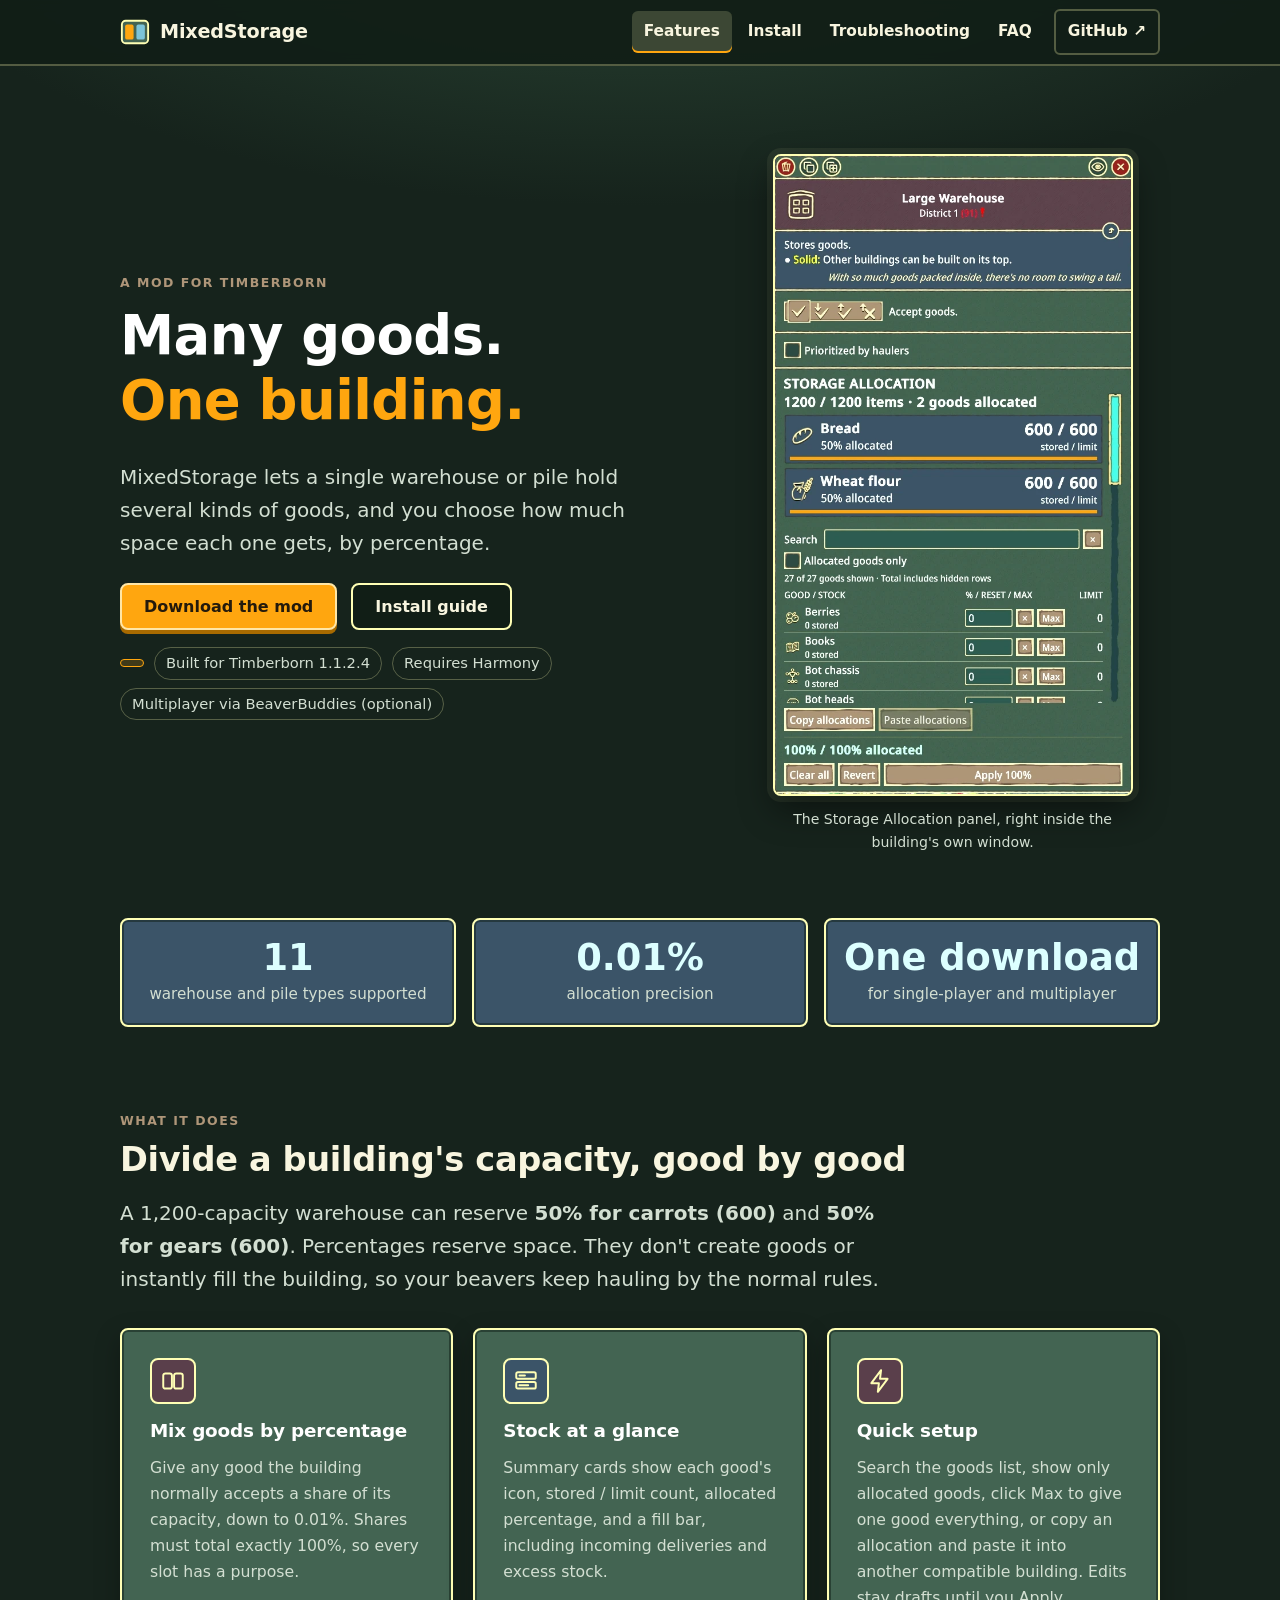
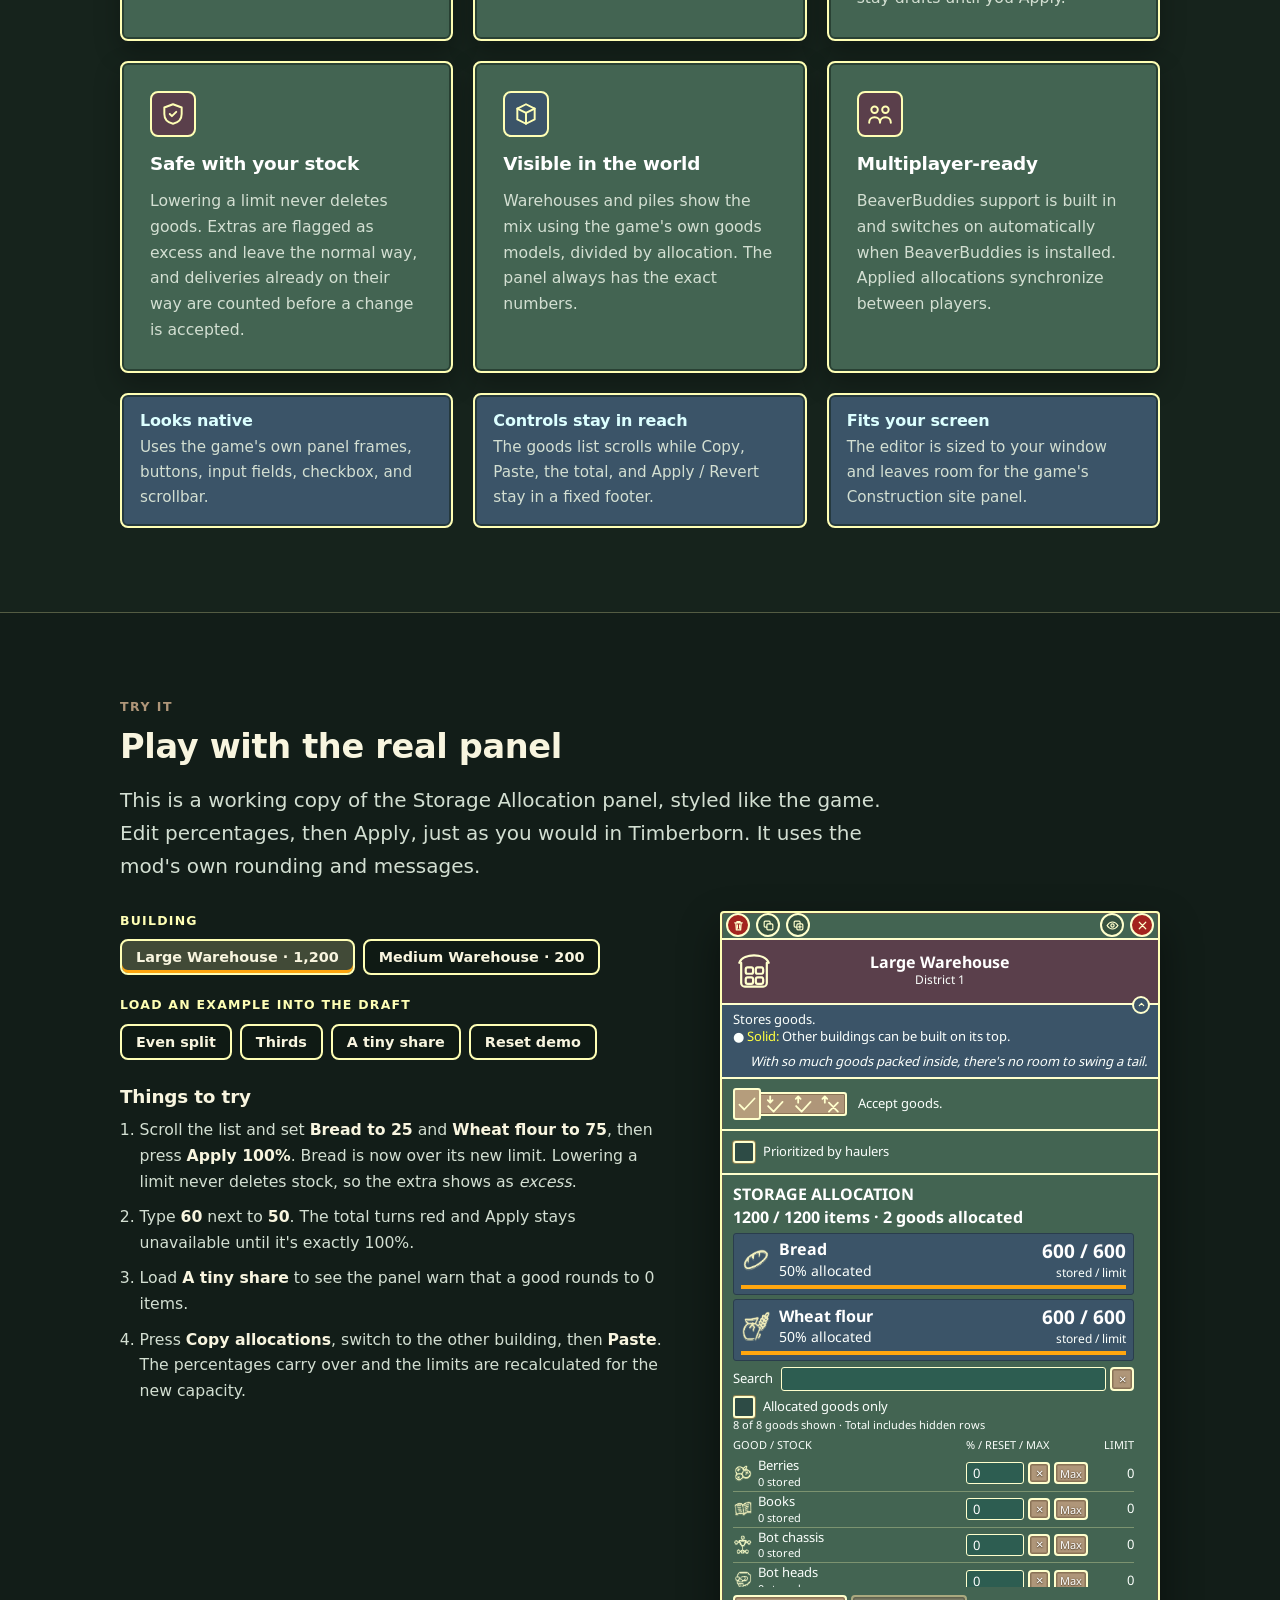
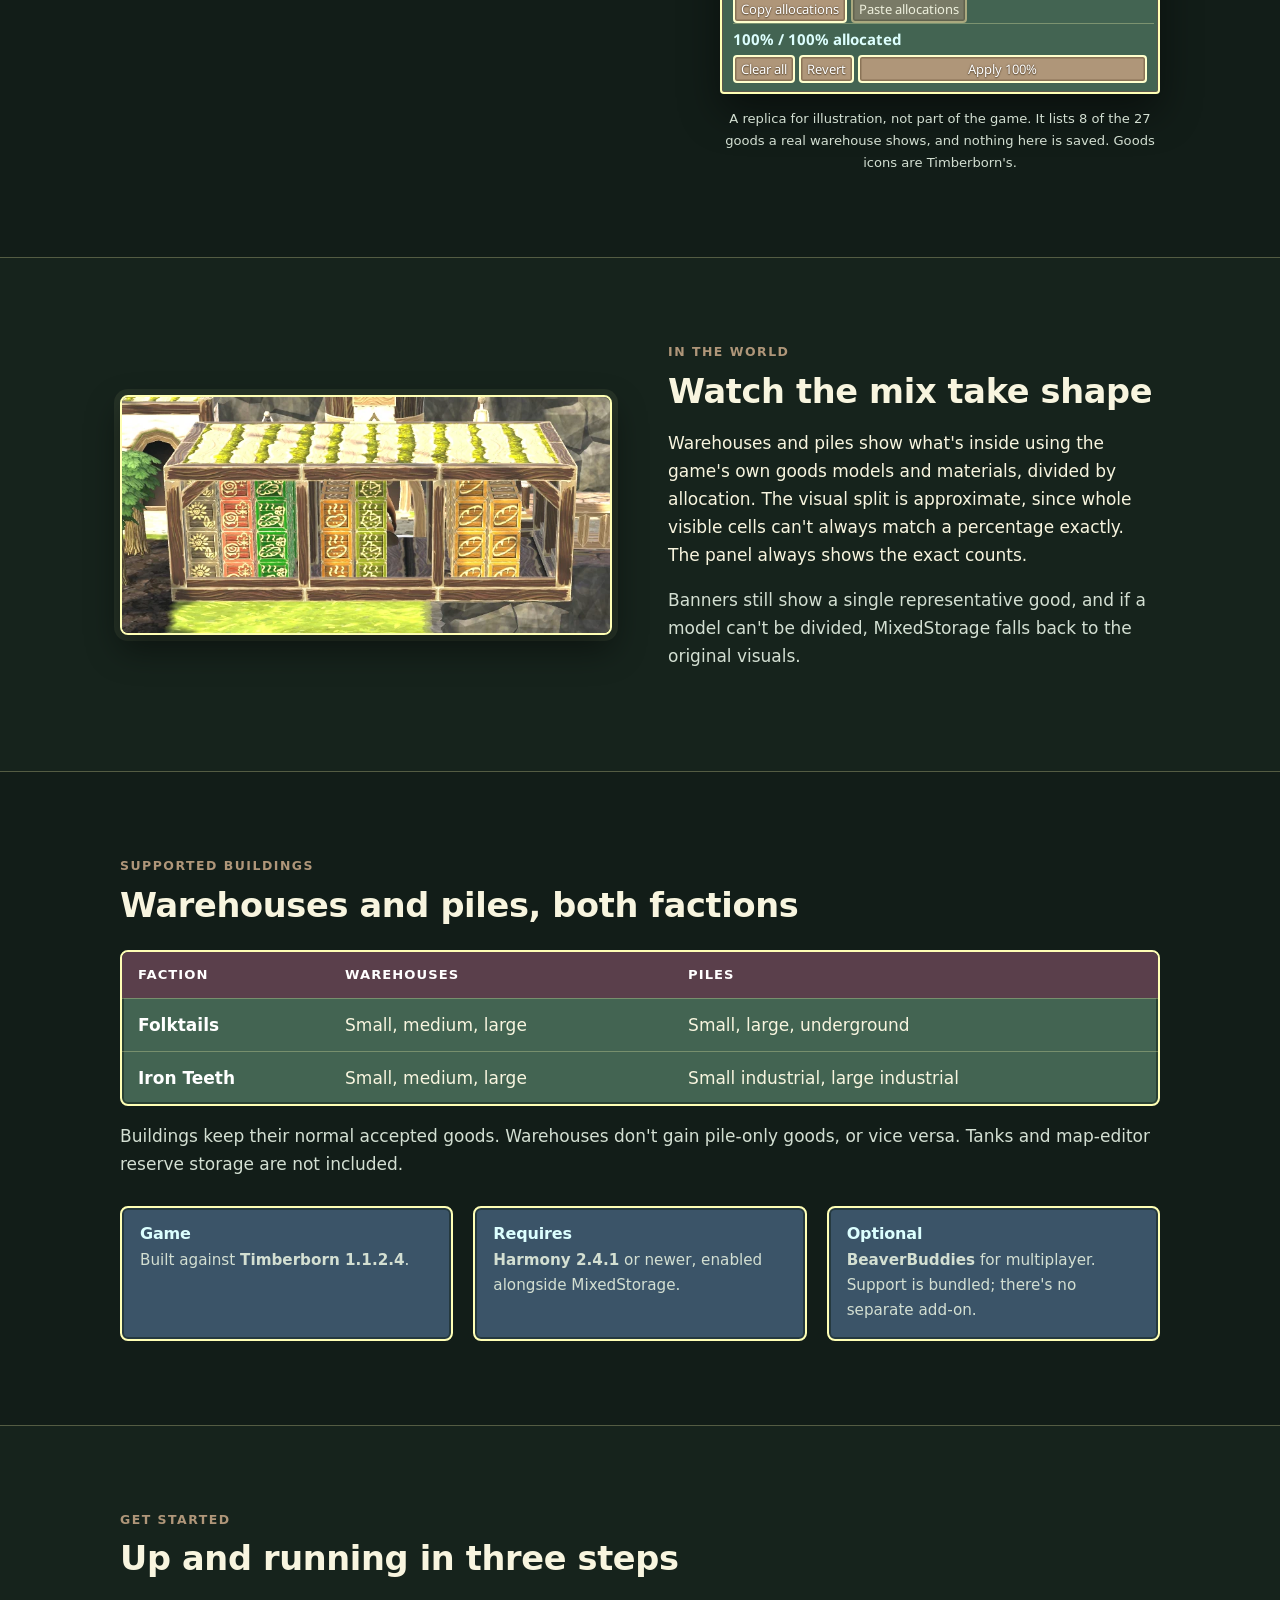
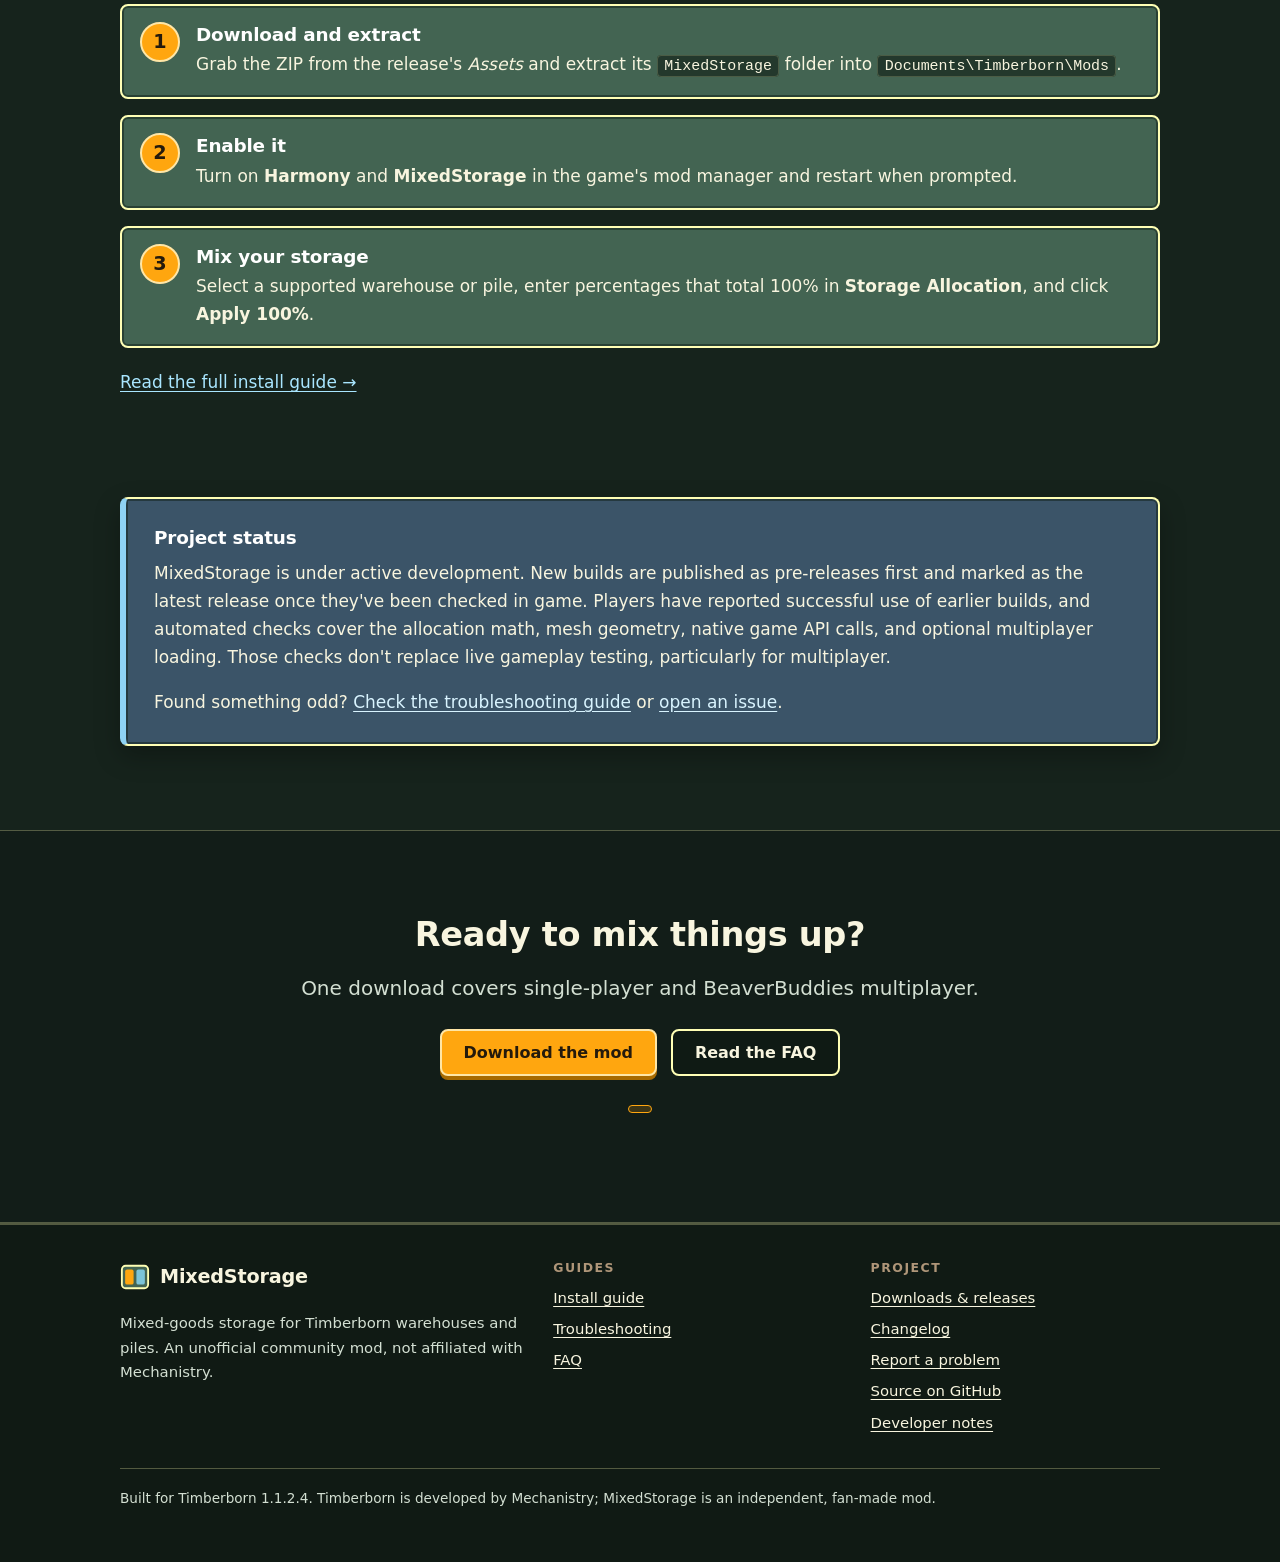
==== index.html @ 8c2f44da "Deploy website from main@26883a1" ====
<!doctype html>
<html lang="en">
<head>
<meta charset="utf-8">
<meta name="viewport" content="width=device-width, initial-scale=1">
<title>MixedStorage: mixed-goods storage for Timberborn</title>
<meta name="description" content="Store several kinds of goods in one Timberborn warehouse or pile and choose how much space each gets, by percentage. Install guide, troubleshooting, and FAQ.">
<link rel="canonical" href="https://timbermods.github.io/MixedStorage/">
<meta name="theme-color" content="#16231c">
<meta property="og:type" content="website">
<meta property="og:site_name" content="MixedStorage">
<meta property="og:title" content="MixedStorage: mixed-goods storage for Timberborn">
<meta property="og:description" content="Store several kinds of goods in one Timberborn warehouse or pile and choose how much space each gets, by percentage. Install guide, troubleshooting, and FAQ.">
<meta property="og:url" content="https://timbermods.github.io/MixedStorage/">
<meta property="og:image" content="https://timbermods.github.io/MixedStorage/assets/og.png">
<meta name="twitter:card" content="summary_large_image">
<link rel="icon" href="assets/favicon.svg" type="image/svg+xml">
<link rel="stylesheet" href="assets/style.css">
<link rel="stylesheet" href="assets/game-panel.css">
</head>
<body>
<a class="skip" href="#main">Skip to content</a>
<header class="site-header">
  <div class="wrap bar">
    <a class="brand" href="./"><svg viewBox="0 0 32 32" aria-hidden="true"><rect x="2" y="4" width="28" height="24" rx="4" fill="#436452" stroke="#ffffb5" stroke-width="2"/><rect x="5.5" y="8" width="9" height="16" rx="2" fill="#ffa60f"/><rect x="17.5" y="8" width="9" height="16" rx="2" fill="#7cc4d9"/></svg><span>MixedStorage</span></a>
    <button class="nav-toggle" type="button" aria-expanded="false" aria-controls="site-nav">Menu</button>
    <nav id="site-nav" class="nav" aria-label="Main">
        <a href="./" aria-current="page">Features</a>
        <a href="install.html">Install</a>
        <a href="troubleshooting.html">Troubleshooting</a>
        <a href="faq.html">FAQ</a>
        <a class="nav__gh" href="https://github.com/timbermods/MixedStorage" rel="noopener">GitHub &#8599;</a>
    </nav>
  </div>
</header>
<main id="main">

<svg width="0" height="0" style="position:absolute" aria-hidden="true" focusable="false">
  <symbol id="i-split" viewBox="0 0 24 24"><rect x="3" y="5" width="8" height="14" rx="2"/><rect x="13" y="5" width="8" height="14" rx="2"/></symbol>
  <symbol id="i-stack" viewBox="0 0 24 24"><rect x="3" y="4" width="18" height="6" rx="1.5"/><rect x="3" y="13" width="18" height="6" rx="1.5"/><path d="M6 7h5M6 16h8"/></symbol>
  <symbol id="i-bolt" viewBox="0 0 24 24"><path d="M13 2 4 14h7l-1 8 9-12h-7z"/></symbol>
  <symbol id="i-shield" viewBox="0 0 24 24"><path d="M12 3 4 6v6c0 5 3.5 8 8 9 4.5-1 8-4 8-9V6z"/><path d="m9 12 2 2 4-4"/></symbol>
  <symbol id="i-cube" viewBox="0 0 24 24"><path d="M12 3 4 7v10l8 4 8-4V7z"/><path d="m4 7 8 4 8-4M12 11v10"/></symbol>
  <symbol id="i-people" viewBox="0 0 24 24"><circle cx="7" cy="8" r="3"/><circle cx="17" cy="8" r="3"/><path d="M2 20c0-3 2-5 5-5s5 2 5 5M12 20c0-3 2-5 5-5s5 2 5 5"/></symbol>
  <symbol id="ig-trash" viewBox="0 0 24 24"><path d="M5 7h14M9 7V5h6v2M7 7l1 13h8l1-13M10 11v6M14 11v6"/></symbol>
  <symbol id="ig-copy" viewBox="0 0 24 24"><rect x="9" y="9" width="11" height="11" rx="2"/><path d="M15 9V6a2 2 0 0 0-2-2H6a2 2 0 0 0-2 2v7a2 2 0 0 0 2 2h3"/></symbol>
  <symbol id="ig-copyplus" viewBox="0 0 24 24"><rect x="9" y="9" width="11" height="11" rx="2"/><path d="M15 9V6a2 2 0 0 0-2-2H6a2 2 0 0 0-2 2v7a2 2 0 0 0 2 2h3M14.5 12v5M12 14.5h5"/></symbol>
  <symbol id="ig-eye" viewBox="0 0 24 24"><path d="M2 12s4-6.5 10-6.5S22 12 22 12s-4 6.5-10 6.5S2 12 2 12z"/><circle cx="12" cy="12" r="3"/></symbol>
  <symbol id="ig-x" viewBox="0 0 24 24"><path d="M6 6l12 12M18 6 6 18"/></symbol>
  <symbol id="ig-up" viewBox="0 0 24 24"><path d="M6 15l6-6 6 6"/></symbol>
  <symbol id="ig-building" viewBox="0 0 48 48"><path d="M10 15v22a4 4 0 0 0 4 4h20a4 4 0 0 0 4-4V15"/><path d="M8 15c2-6 10-8 16-8s14 2 16 8"/><rect x="15" y="20" width="8" height="7" rx="2"/><rect x="26" y="20" width="8" height="7" rx="2"/><rect x="15" y="31" width="8" height="7" rx="2"/><rect x="26" y="31" width="8" height="7" rx="2"/></symbol>
  <symbol id="ig-acc1" viewBox="0 0 32 28"><path d="M5 15l7 7L27 6"/></symbol>
  <symbol id="ig-acc2" viewBox="0 0 32 28"><path d="M9 3v9M5.5 8.5 9 12l3.5-3.5M6 17l8 8 13-14"/></symbol>
  <symbol id="ig-acc3" viewBox="0 0 32 28"><path d="M9 12V3M5.5 6.5 9 3l3.5 3.5M6 17l8 8 13-14"/></symbol>
  <symbol id="ig-acc4" viewBox="0 0 32 28"><path d="M7 12V3M3.5 6.5 7 3l3.5 3.5M13 12l13 13M26 12 13 25"/></symbol>
</svg>
<section class="hero">
  <div class="wrap hero__grid">
    <div>
      <p class="eyebrow">A mod for Timberborn</p>
      <h1>Many goods. <em>One building.</em></h1>
      <p class="lead">MixedStorage lets a single warehouse or pile hold several kinds of goods, and you choose how much space each one gets, by percentage.</p>
      <div class="btn-row">
        <a class="btn btn--primary" data-download href="https://github.com/timbermods/MixedStorage/releases"><span data-download-label>Download the mod</span></a>
        <a class="btn" href="install.html">Install guide</a>
      </div>
      <p class="hero__meta"><span class="pill" data-release-kind hidden></span><span>Built for Timberborn 1.1.2.4</span><span class="dot">Requires Harmony</span><span class="dot">Multiplayer via BeaverBuddies (optional)</span></p>
    </div>
    <figure class="frame">
      <img src="assets/panel.webp" width="622" height="1114" fetchpriority="high"
           alt="The Storage Allocation panel on a large warehouse: summary cards for Bread and Wheat flour at 50 percent each, a search box right beside its label, per-good percentage boxes with Max buttons, and Copy, Paste, Clear, Revert and Apply controls.">
      <figcaption>The Storage Allocation panel, right inside the building's own window.</figcaption>
    </figure>
  </div>
</section>

<section class="wrap" aria-label="At a glance">
  <div class="stats">
    <div class="panel panel--blue panel--flat stat"><b>11</b><span>warehouse and pile types supported</span></div>
    <div class="panel panel--blue panel--flat stat"><b>0.01%</b><span>allocation precision</span></div>
    <div class="panel panel--blue panel--flat stat"><b>One download</b><span>for single-player and multiplayer</span></div>
  </div>
</section>

<section class="section" id="features">
  <div class="wrap">
    <p class="eyebrow">What it does</p>
    <h2>Divide a building's capacity, good by good</h2>
    <p class="lead">A 1,200-capacity warehouse can reserve <strong>50% for carrots (600)</strong> and <strong>50% for gears (600)</strong>. Percentages reserve space. They don't create goods or instantly fill the building, so your beavers keep hauling by the normal rules.</p>
    <div class="grid-3" style="margin-top:32px">
      <article class="panel card"><div class="icon"><svg aria-hidden="true"><use href="#i-split"/></svg></div><h3>Mix goods by percentage</h3><p>Give any good the building normally accepts a share of its capacity, down to 0.01%. Shares must total exactly 100%, so every slot has a purpose.</p></article>
      <article class="panel card"><div class="icon"><svg aria-hidden="true"><use href="#i-stack"/></svg></div><h3>Stock at a glance</h3><p>Summary cards show each good's icon, stored / limit count, allocated percentage, and a fill bar, including incoming deliveries and excess stock.</p></article>
      <article class="panel card"><div class="icon"><svg aria-hidden="true"><use href="#i-bolt"/></svg></div><h3>Quick setup</h3><p>Search the goods list, show only allocated goods, click Max to give one good everything, or copy an allocation and paste it into another compatible building. Edits stay drafts until you Apply.</p></article>
      <article class="panel card"><div class="icon"><svg aria-hidden="true"><use href="#i-shield"/></svg></div><h3>Safe with your stock</h3><p>Lowering a limit never deletes goods. Extras are flagged as excess and leave the normal way, and deliveries already on their way are counted before a change is accepted.</p></article>
      <article class="panel card"><div class="icon"><svg aria-hidden="true"><use href="#i-cube"/></svg></div><h3>Visible in the world</h3><p>Warehouses and piles show the mix using the game's own goods models, divided by allocation. The panel always has the exact numbers.</p></article>
      <article class="panel card"><div class="icon"><svg aria-hidden="true"><use href="#i-people"/></svg></div><h3>Multiplayer-ready</h3><p>BeaverBuddies support is built in and switches on automatically when BeaverBuddies is installed. Applied allocations synchronize between players.</p></article>
    </div>
    <div class="grid-3" style="margin-top:20px">
      <div class="panel panel--blue panel--flat mini"><h3>Looks native</h3><p>Uses the game's own panel frames, buttons, input fields, checkbox, and scrollbar.</p></div>
      <div class="panel panel--blue panel--flat mini"><h3>Controls stay in reach</h3><p>The goods list scrolls while Copy, Paste, the total, and Apply / Revert stay in a fixed footer.</p></div>
      <div class="panel panel--blue panel--flat mini"><h3>Fits your screen</h3><p>The editor is sized to your window and leaves room for the game's Construction site panel.</p></div>
    </div>
  </div>
</section>

<section class="section section--tint" id="try-it">
  <div class="wrap">
    <p class="eyebrow">Try it</p>
    <h2>Play with the real panel</h2>
    <p class="lead">This is a working copy of the Storage Allocation panel, styled like the game. Edit percentages, then Apply, just as you would in Timberborn. It uses the mod's own rounding and messages.</p>
    <noscript><p class="muted">The interactive panel needs JavaScript. The screenshot at the top of this page shows what it looks like.</p></noscript>
    <div class="ig-stage" data-demo-stage>
      <div class="ig-side">
        <div class="ig-controls">
          <div>
            <span class="ctl-label" id="bld-label">Building</span>
            <div class="ctl-group" role="group" aria-labelledby="bld-label">
              <button class="btn btn--small" type="button" data-building="large" aria-pressed="true">Large Warehouse &middot; 1,200</button>
              <button class="btn btn--small" type="button" data-building="medium" aria-pressed="false">Medium Warehouse &middot; 200</button>
            </div>
          </div>
          <div>
            <span class="ctl-label" id="ex-label">Load an example into the draft</span>
            <div class="ctl-group" role="group" aria-labelledby="ex-label">
              <button class="btn btn--small" type="button" data-preset="even">Even split</button>
              <button class="btn btn--small" type="button" data-preset="thirds">Thirds</button>
              <button class="btn btn--small" type="button" data-preset="tiny">A tiny share</button>
              <button class="btn btn--small" type="button" data-reset>Reset demo</button>
            </div>
          </div>
        </div>
        <h3>Things to try</h3>
        <ol class="ig-tips">
          <li>Scroll the list and set <strong>Bread to 25</strong> and <strong>Wheat flour to 75</strong>, then press <strong>Apply 100%</strong>. Bread is now over its new limit. Lowering a limit never deletes stock, so the extra shows as <em>excess</em>.</li>
          <li>Type <strong>60</strong> next to <strong>50</strong>. The total turns red and Apply stays unavailable until it's exactly 100%.</li>
          <li>Load <strong>A tiny share</strong> to see the panel warn that a good rounds to 0 items.</li>
          <li>Press <strong>Copy allocations</strong>, switch to the other building, then <strong>Paste</strong>. The percentages carry over and the limits are recalculated for the new capacity.</li>
        </ol>
      </div>

      <div class="ig-col">
        <div class="ig" data-demo role="group" aria-label="Interactive Storage Allocation panel">
          <div class="ig-deco" aria-hidden="true">
            <div class="ig-bar">
              <div><span class="ig-circle ig-circle--red"><svg><use href="#ig-trash"/></svg></span><span class="ig-circle"><svg><use href="#ig-copy"/></svg></span><span class="ig-circle"><svg><use href="#ig-copyplus"/></svg></span></div>
              <div><span class="ig-circle"><svg><use href="#ig-eye"/></svg></span><span class="ig-circle ig-circle--red"><svg><use href="#ig-x"/></svg></span></div>
            </div>
            <div class="ig-sec ig-header">
              <svg><use href="#ig-building"/></svg>
              <div><h3 data-title>Large Warehouse</h3><p>District 1</p></div>
              <span></span>
            </div>
            <div class="ig-sec ig-desc">
              <span class="ig-collapse"><svg><use href="#ig-up"/></svg></span>
              <p>Stores goods.</p>
              <p>&#9679; <span class="solid">Solid:</span> Other buildings can be built on its top.</p>
              <em data-quote>With so much goods packed inside, there's no room to swing a tail.</em>
            </div>
            <div class="ig-sec ig-accept">
              <span class="ig-seg"><span class="on"><svg><use href="#ig-acc1"/></svg></span><span><svg><use href="#ig-acc2"/></svg></span><span><svg><use href="#ig-acc3"/></svg></span><span><svg><use href="#ig-acc4"/></svg></span></span>
              <span>Accept goods.</span>
            </div>
            <div class="ig-sec ig-prio"><span class="ig-check"><span class="box"></span>Prioritized by haulers</span></div>
          </div>

          <section class="ig-sec ig-alloc" aria-label="Storage Allocation">
            <h3 class="ig-title">Storage Allocation</h3>
            <div class="ig-scroll" data-scroll tabindex="0" role="region" aria-label="Storage allocation settings, scrollable">
              <p class="ig-summary" data-summary></p>
              <div class="ig-cards" data-cards></div>
              <div class="ig-search">
                <label for="ig-search">Search</label>
                <input id="ig-search" class="ig-input" type="text" autocomplete="off" spellcheck="false" data-search title="Search the goods allowed in this storage building.">
                <button class="ig-btn" type="button" data-clear-search title="Clear search" aria-label="Clear search">&times;</button>
              </div>
              <label class="ig-check ig-only"><input type="checkbox" data-only><span class="box"></span>Allocated goods only</label>
              <p class="ig-count" data-count></p>
              <div class="ig-head" data-head><span>Good / stock</span><span>% / reset / max</span><span>Limit</span></div>
              <div class="ig-rows" data-rows></div>
              <p class="ig-round" data-round></p>
              <p class="ig-msg" data-msg aria-live="polite"></p>
            </div>
            <div class="ig-foot">
              <div class="ig-clip">
                <button class="ig-btn" type="button" data-copy title="Copy this valid 100% draft. Stock, hauling mode and hauler priority are not copied.">Copy allocations</button>
                <button class="ig-btn" type="button" data-paste title="Paste copied percentages into this draft, then Apply. All allocated goods must be accepted here.">Paste allocations</button>
              </div>
              <p class="ig-total" data-total aria-live="polite"></p>
              <div class="ig-actions">
                <button class="ig-btn" type="button" data-clear>Clear all</button>
                <button class="ig-btn" type="button" data-revert>Revert</button>
                <button class="ig-btn ig-apply" type="button" data-apply>Apply 100%</button>
              </div>
            </div>
          </section>
        </div>
        <p class="ig-fine">A replica for illustration, not part of the game. It lists 8 of the 27 goods a real warehouse shows, and nothing here is saved. Goods icons are Timberborn's.</p>
      </div>
    </div>
  </div>
</section>

<section class="section" id="in-the-world">
  <div class="wrap grid-2" style="align-items:center;gap:clamp(24px,5vw,56px)">
    <figure class="frame">
      <img src="assets/world.webp" width="752" height="364" loading="lazy"
           alt="A warehouse whose bays show stacked crates of several different goods side by side.">
    </figure>
    <div>
      <p class="eyebrow">In the world</p>
      <h2>Watch the mix take shape</h2>
      <p>Warehouses and piles show what's inside using the game's own goods models and materials, divided by allocation. The visual split is approximate, since whole visible cells can't always match a percentage exactly. The panel always shows the exact counts.</p>
      <p class="muted">Banners still show a single representative good, and if a model can't be divided, MixedStorage falls back to the original visuals.</p>
    </div>
  </div>
</section>

<section class="section section--tint" id="buildings">
  <div class="wrap">
    <p class="eyebrow">Supported buildings</p>
    <h2>Warehouses and piles, both factions</h2>
    <div class="table-wrap" style="margin-top:24px">
      <table class="data">
        <thead><tr><th scope="col">Faction</th><th scope="col">Warehouses</th><th scope="col">Piles</th></tr></thead>
        <tbody>
          <tr><td>Folktails</td><td>Small, medium, large</td><td>Small, large, underground</td></tr>
          <tr><td>Iron Teeth</td><td>Small, medium, large</td><td>Small industrial, large industrial</td></tr>
        </tbody>
      </table>
    </div>
    <p class="muted" style="margin-top:16px">Buildings keep their normal accepted goods. Warehouses don't gain pile-only goods, or vice versa. Tanks and map-editor reserve storage are not included.</p>
    <div class="grid-3" style="margin-top:28px">
      <div class="panel panel--blue panel--flat mini"><h3>Game</h3><p>Built against <strong>Timberborn 1.1.2.4</strong>.</p></div>
      <div class="panel panel--blue panel--flat mini"><h3>Requires</h3><p><strong>Harmony 2.4.1</strong> or newer, enabled alongside MixedStorage.</p></div>
      <div class="panel panel--blue panel--flat mini"><h3>Optional</h3><p><strong>BeaverBuddies</strong> for multiplayer. Support is bundled; there's no separate add-on.</p></div>
    </div>
  </div>
</section>

<section class="section" id="get-started">
  <div class="wrap">
    <p class="eyebrow">Get started</p>
    <h2>Up and running in three steps</h2>
    <ol class="steps" style="margin-top:24px">
      <li><h3>Download and extract</h3><p>Grab the ZIP from the release's <em>Assets</em> and extract its <code>MixedStorage</code> folder into <code>Documents\Timberborn\Mods</code>.</p></li>
      <li><h3>Enable it</h3><p>Turn on <strong>Harmony</strong> and <strong>MixedStorage</strong> in the game's mod manager and restart when prompted.</p></li>
      <li><h3>Mix your storage</h3><p>Select a supported warehouse or pile, enter percentages that total 100% in <strong>Storage Allocation</strong>, and click <strong>Apply 100%</strong>.</p></li>
    </ol>
    <p style="margin-top:20px"><a href="install.html">Read the full install guide &rarr;</a></p>
  </div>
</section>

<section class="section" style="padding-top:0">
  <div class="wrap">
    <div class="panel panel--blue note note--info">
      <h3>Project status</h3>
      <p>MixedStorage is under active development. New builds are published as pre-releases first and marked as the latest release once they've been checked in game. Players have reported successful use of earlier builds, and automated checks cover the allocation math, mesh geometry, native game API calls, and optional multiplayer loading. Those checks don't replace live gameplay testing, particularly for multiplayer.</p>
      <p>Found something odd? <a href="troubleshooting.html">Check the troubleshooting guide</a> or <a href="https://github.com/timbermods/MixedStorage/issues" rel="noopener">open an issue</a>.</p>
    </div>
  </div>
</section>

<section class="section section--tint cta">
  <div class="wrap">
    <h2>Ready to mix things up?</h2>
    <p class="lead">One download covers single-player and BeaverBuddies multiplayer.</p>
    <div class="btn-row">
      <a class="btn btn--primary" data-download href="https://github.com/timbermods/MixedStorage/releases"><span data-download-label>Download the mod</span></a>
      <a class="btn" href="faq.html">Read the FAQ</a>
    </div>
    <p class="muted"><span class="pill" data-release-kind hidden></span></p>
  </div>
</section>

</main>
<footer class="site-footer">
  <div class="wrap">
    <div class="footer__grid">
      <div>
        <a class="brand" href="./"><svg viewBox="0 0 32 32" aria-hidden="true"><rect x="2" y="4" width="28" height="24" rx="4" fill="#436452" stroke="#ffffb5" stroke-width="2"/><rect x="5.5" y="8" width="9" height="16" rx="2" fill="#ffa60f"/><rect x="17.5" y="8" width="9" height="16" rx="2" fill="#7cc4d9"/></svg><span>MixedStorage</span></a>
        <p style="margin-top:12px;max-width:44ch">Mixed-goods storage for Timberborn warehouses and piles. An unofficial community mod, not affiliated with Mechanistry.</p>
      </div>
      <div>
        <h2>Guides</h2>
        <ul>
          <li><a href="install.html">Install guide</a></li>
          <li><a href="troubleshooting.html">Troubleshooting</a></li>
          <li><a href="faq.html">FAQ</a></li>
        </ul>
      </div>
      <div>
        <h2>Project</h2>
        <ul>
          <li><a href="https://github.com/timbermods/MixedStorage/releases" data-release-link rel="noopener">Downloads &amp; releases</a></li>
          <li><a href="https://github.com/timbermods/MixedStorage/blob/main/CHANGELOG.md" rel="noopener">Changelog</a></li>
          <li><a href="https://github.com/timbermods/MixedStorage/issues" rel="noopener">Report a problem</a></li>
          <li><a href="https://github.com/timbermods/MixedStorage" rel="noopener">Source on GitHub</a></li>
          <li><a href="https://github.com/timbermods/MixedStorage/blob/main/docs/DEVELOPMENT.md" rel="noopener">Developer notes</a></li>
        </ul>
      </div>
    </div>
    <p class="footer__fine">Built for Timberborn 1.1.2.4. Timberborn is developed by Mechanistry; MixedStorage is an independent, fan-made mod.</p>
  </div>
</footer>
<script src="assets/site.js" defer></script>
<script src="assets/split.js" defer></script>
<script src="assets/demo.js" defer></script>
</body>
</html>
---- assets/style.css ----
/* MixedStorage site. Palette sampled from Timberborn's in-game panels. */
:root {
  color-scheme: dark;
  --bg: #16231c;
  --bg-2: #1d2f24;
  --panel: #436452;
  --panel-d: #34503f;
  --blue: #3b5468;
  --maroon: #5a3f4b;
  --tan: #af9679;
  --edge: #ffffb5;
  --ink: #f8f5df;
  --muted: #d3dfd2;
  --link: #a9e6ff;
  --orange: #ffa60f;
  --orange-hover: #ffbb3d;
  --ink-dark: #241a0c;
  --aqua: #dcffff;
  --warn: #ffd0c2;
  --line: rgba(255, 255, 181, .28);
  --radius: 8px;
  --wrap: 1080px;
  --font: "Segoe UI Variable Text", "Segoe UI", system-ui, -apple-system, "Helvetica Neue", Roboto, Arial, sans-serif;
  --mono: ui-monospace, "Cascadia Mono", Consolas, Menlo, monospace;
}

*, *::before, *::after { box-sizing: border-box; }
html { scroll-behavior: smooth; scroll-padding-top: 88px; -webkit-text-size-adjust: 100%; }
body {
  margin: 0;
  background: var(--bg) radial-gradient(1100px 480px at 50% -140px, #2d4a38 0, transparent 72%) no-repeat;
  color: var(--ink);
  font: 400 17px/1.65 var(--font);
  min-height: 100vh;
  display: flex;
  flex-direction: column;
}
main { flex: 1 0 auto; }
img { max-width: 100%; height: auto; display: block; }
a { color: var(--link); text-underline-offset: 3px; }
a:hover { color: #fff; }
:focus-visible { outline: 3px solid var(--orange); outline-offset: 3px; border-radius: 4px; }
h1, h2, h3 { line-height: 1.2; margin: 0 0 .5em; font-weight: 800; letter-spacing: -.01em; }
h1 { font-size: clamp(2.1rem, 5.2vw, 3.4rem); }
h2 { font-size: clamp(1.55rem, 3.4vw, 2.1rem); }
h3 { font-size: 1.15rem; }
p { margin: 0 0 1em; }
code, kbd { font-family: var(--mono); font-size: .88em; background: rgba(10, 20, 14, .55); padding: .12em .42em; border-radius: 4px; border: 1px solid rgba(255, 255, 181, .18); overflow-wrap: anywhere; }
ul, ol { padding-left: 1.3em; margin: 0 0 1em; }
li { margin-bottom: .35em; }
strong { font-weight: 700; }
.sr-only { position: absolute; width: 1px; height: 1px; overflow: hidden; clip: rect(0 0 0 0); white-space: nowrap; }
.skip { position: absolute; left: 12px; top: -60px; background: var(--orange); color: var(--ink-dark); padding: 10px 16px; border-radius: 6px; font-weight: 700; z-index: 100; }
.skip:focus { top: 12px; }

.wrap { width: 100%; max-width: var(--wrap); margin-inline: auto; padding-inline: 20px; }
.section { padding-block: clamp(44px, 7vw, 84px); }
.section--tint { background: rgba(0, 0, 0, .16); border-block: 1px solid var(--line); }
.eyebrow { text-transform: uppercase; letter-spacing: .12em; font-size: .78rem; font-weight: 800; color: var(--tan); margin: 0 0 .7em; }
.lead { font-size: clamp(1.05rem, 2vw, 1.25rem); color: var(--muted); max-width: 62ch; }
.muted { color: var(--muted); }
.center { text-align: center; }
.center .lead { margin-inline: auto; }

/* Header */
.site-header { position: sticky; top: 0; z-index: 50; background: rgba(18, 30, 23, .94); backdrop-filter: blur(6px); border-bottom: 2px solid var(--line); }
.bar { display: flex; align-items: center; justify-content: space-between; gap: 16px; min-height: 64px; }
.brand { display: inline-flex; align-items: center; gap: 10px; color: var(--ink); font-weight: 800; font-size: 1.2rem; text-decoration: none; letter-spacing: -.01em; }
.brand:hover { color: #fff; }
.brand svg { width: 30px; height: 30px; flex: none; }
.nav { display: flex; align-items: center; gap: 4px; }
.nav a { color: var(--ink); text-decoration: none; padding: 8px 12px; border-radius: 6px; font-weight: 600; font-size: .96rem; }
.nav a:hover { background: rgba(255, 255, 181, .12); color: #fff; }
.nav a[aria-current="page"] { background: rgba(255, 255, 181, .18); box-shadow: inset 0 -2px 0 var(--orange); }
.nav .nav__gh { border: 2px solid var(--line); margin-left: 6px; }
.nav-toggle { display: none; background: transparent; color: var(--ink); border: 2px solid var(--line); border-radius: 6px; padding: 7px 14px; font: 700 .95rem var(--font); cursor: pointer; }

/* Buttons */
.btn { display: inline-flex; align-items: center; justify-content: center; gap: 8px; padding: 12px 22px; border-radius: 8px; border: 2px solid var(--edge); background: rgba(10, 20, 14, .35); color: var(--ink); font: 700 1rem var(--font); text-decoration: none; cursor: pointer; transition: background .15s, transform .15s; }
.btn:hover { background: rgba(255, 255, 181, .16); color: #fff; }
.btn:active { transform: translateY(1px); }
.btn--primary { background: var(--orange); border-color: #ffe6a6; color: var(--ink-dark); box-shadow: 0 4px 0 #a86a00; }
.btn--primary:hover { background: var(--orange-hover); color: var(--ink-dark); }
.btn--primary:active { box-shadow: 0 2px 0 #a86a00; transform: translateY(2px); }
.btn--small { padding: 8px 14px; font-size: .9rem; }
.btn-row { display: flex; flex-wrap: wrap; gap: 14px; margin: 1.4em 0 1em; }
.pill { display: inline-block; padding: 3px 11px; border-radius: 999px; background: rgba(255, 166, 15, .18); border: 1px solid var(--orange); color: #ffd58a; font-size: .8rem; font-weight: 700; letter-spacing: .02em; }

/* Panels (echoing the game's framed panels) */
.panel { background: var(--panel); border: 2px solid var(--edge); border-radius: var(--radius); box-shadow: inset 0 0 0 2px rgba(16, 30, 22, .5), 0 10px 26px rgba(0, 0, 0, .28); padding: clamp(18px, 3vw, 28px); }
.panel--blue { background: var(--blue); }
.panel--maroon { background: var(--maroon); }
.panel--flat { box-shadow: inset 0 0 0 2px rgba(16, 30, 22, .5); }
.panel > :last-child { margin-bottom: 0; }
.panel h2, .panel h3 { color: #fff; }
.panel a { color: #d9f4ff; }
.panel a:hover { color: #fff; }
.note { border-left: 6px solid var(--orange); }
.note--info { border-left-color: #8fd3f5; }
.note--warn { border-left-color: #ff9c7a; }

/* Hero */
.hero { padding-block: clamp(40px, 7vw, 88px) clamp(36px, 5vw, 64px); }
.hero__grid { display: grid; grid-template-columns: 1.15fr .85fr; gap: clamp(28px, 5vw, 64px); align-items: center; }
.hero h1 { color: #fff; }
.hero h1 em { font-style: normal; color: var(--orange); display: block; }
.hero__meta { color: var(--muted); font-size: .92rem; display: flex; flex-wrap: wrap; gap: 8px 10px; align-items: center; }
.hero__meta > span:not(.pill) { padding: 3px 11px; border: 1px solid var(--line); border-radius: 999px; }
.frame { margin: 0; }
.frame img { border: 2px solid var(--edge); border-radius: var(--radius); box-shadow: 0 14px 34px rgba(0, 0, 0, .45), 0 0 0 6px rgba(255, 255, 181, .07); background: var(--panel); }
.frame figcaption { color: var(--muted); font-size: .88rem; text-align: center; margin-top: 12px; }
.hero .frame { max-width: 360px; justify-self: center; }

/* Highlights strip */
.stats { display: grid; grid-template-columns: repeat(3, 1fr); gap: 16px; }
.stat { text-align: center; padding: 18px 14px; }
.stat b { display: block; font-size: clamp(1.7rem, 3.4vw, 2.3rem); color: var(--aqua); line-height: 1.1; font-weight: 800; }
.stat span { color: var(--muted); font-size: .95rem; }

/* Feature cards */
.grid-3 { display: grid; grid-template-columns: repeat(3, 1fr); gap: 20px; }
.grid-2 { display: grid; grid-template-columns: repeat(2, 1fr); gap: 20px; }
.card { display: flex; flex-direction: column; gap: 4px; }
.card h3 { margin-top: 12px; }
.card p { color: var(--muted); font-size: .98rem; }
.icon { width: 46px; height: 46px; border-radius: 8px; background: var(--maroon); border: 2px solid var(--edge); display: grid; place-items: center; }
.icon svg { width: 26px; height: 26px; fill: none; stroke: var(--edge); stroke-width: 1.8; stroke-linecap: round; stroke-linejoin: round; }
.card:nth-child(3n+2) .icon { background: var(--blue); }
.mini { padding: 16px 18px; }
.mini h3 { font-size: 1rem; margin-bottom: .3em; color: var(--aqua); }
.mini p { margin: 0; color: var(--muted); font-size: .95rem; }

/* Steps */
.steps { list-style: none; padding: 0; margin: 0; counter-reset: step; display: grid; gap: 16px; }
.steps > li { counter-increment: step; position: relative; padding: 18px 20px 18px 74px; margin: 0; background: var(--panel); border: 2px solid var(--edge); border-radius: var(--radius); box-shadow: inset 0 0 0 2px rgba(16, 30, 22, .5); }
.steps > li::before { content: counter(step); position: absolute; left: 18px; top: 16px; width: 40px; height: 40px; border-radius: 50%; background: var(--orange); color: var(--ink-dark); font-weight: 800; font-size: 1.2rem; display: grid; place-items: center; border: 2px solid #ffe6a6; }
.steps h3 { margin: 0 0 .25em; color: #fff; }
.steps p:last-child, .steps ul:last-child { margin-bottom: 0; }
.steps a { color: #d9f4ff; }

/* Tables */
.table-wrap { overflow-x: auto; border: 2px solid var(--edge); border-radius: var(--radius); box-shadow: inset 0 0 0 2px rgba(16, 30, 22, .5); background: var(--panel); }
table.data { width: 100%; border-collapse: collapse; min-width: 480px; }
table.data th, table.data td { padding: 12px 16px; text-align: left; vertical-align: top; border-bottom: 1px solid var(--line); }
table.data thead th { background: var(--maroon); color: #fff; font-size: .82rem; letter-spacing: .08em; text-transform: uppercase; }
table.data tbody tr:last-child td { border-bottom: 0; }
table.data td:first-child { font-weight: 700; color: #fff; white-space: nowrap; }
table.data.wrapfirst td:first-child { white-space: normal; }

/* Code / folder tree */
pre { margin: 0 0 1em; padding: 16px 18px; background: rgba(9, 17, 12, .75); border: 1px solid rgba(255, 255, 181, .3); border-radius: 8px; overflow-x: auto; font: 400 .9rem/1.6 var(--mono); color: #eaf3e6; }
pre.pre-wrap { white-space: pre-wrap; overflow-wrap: anywhere; }
pre code { background: none; border: 0; padding: 0; font-size: inherit; }
.path { display: inline-block; }

/* Doc pages */
.page-head { padding-block: clamp(36px, 6vw, 68px) 8px; }
.page-head h1 { color: #fff; font-size: clamp(2rem, 4.6vw, 3rem); }
.toc { display: flex; flex-wrap: wrap; gap: 10px; list-style: none; padding: 0; margin: 22px 0 0; }
.toc a { display: inline-block; padding: 6px 14px; border-radius: 999px; border: 2px solid var(--line); text-decoration: none; color: var(--ink); font-weight: 600; font-size: .92rem; }
.toc a:hover { border-color: var(--edge); background: rgba(255, 255, 181, .1); color: #fff; }
.doc { padding-block: 28px 72px; }
.doc section { margin-top: clamp(36px, 6vw, 60px); }
.doc section > h2 { display: flex; align-items: center; gap: 12px; }
.doc section > h2::before { content: ""; width: 10px; height: 28px; border-radius: 3px; background: var(--orange); flex: none; }
.doc .prose { max-width: 74ch; }
.doc .prose > .panel, .doc section > .panel + .panel { margin-top: 18px; }

/* Accordions */
.qa { background: var(--panel); border: 2px solid var(--edge); border-radius: var(--radius); box-shadow: inset 0 0 0 2px rgba(16, 30, 22, .5); margin-bottom: 12px; }
.qa > summary { cursor: pointer; padding: 15px 52px 15px 18px; font-weight: 700; font-size: 1.05rem; color: #fff; list-style: none; position: relative; }
.qa > summary::-webkit-details-marker { display: none; }
.qa > summary::after { content: ""; position: absolute; right: 20px; top: 50%; width: 10px; height: 10px; border-right: 3px solid var(--edge); border-bottom: 3px solid var(--edge); transform: translateY(-70%) rotate(45deg); transition: transform .2s; }
.qa[open] > summary::after { transform: translateY(-30%) rotate(-135deg); }
.qa > summary:hover { background: rgba(255, 255, 181, .08); }
.qa__body { padding: 4px 20px 18px; border-top: 1px solid var(--line); }
.qa__body > :first-child { margin-top: 14px; }
.qa__body > :last-child { margin-bottom: 0; }
.qa__body h4 { margin: 1em 0 .3em; font-size: .78rem; letter-spacing: .1em; text-transform: uppercase; color: var(--edge); }
.qa__body a { color: #d9f4ff; }
.group-title { margin: 44px 0 14px; font-size: 1.35rem; color: #fff; }
.group-title:first-child { margin-top: 0; }
.tools { display: flex; gap: 10px; margin-bottom: 18px; flex-wrap: wrap; }

/* CTA + footer */
.cta { text-align: center; }
.cta .lead { margin-inline: auto; }
.cta .btn-row { justify-content: center; }
.site-footer { flex: none; background: #101a14; border-top: 2px solid var(--line); padding-block: 36px 40px; color: var(--muted); font-size: .93rem; }
.footer__grid { display: grid; grid-template-columns: 1.4fr 1fr 1fr; gap: 28px; }
.site-footer h2 { font-size: .78rem; letter-spacing: .12em; text-transform: uppercase; color: var(--tan); margin-bottom: .8em; }
.site-footer ul { list-style: none; padding: 0; margin: 0; }
.site-footer li { margin-bottom: .45em; }
.site-footer a { color: var(--ink); }
.site-footer a:hover { color: #fff; }
.footer__fine { margin-top: 26px; padding-top: 18px; border-top: 1px solid var(--line); font-size: .85rem; }

/* Responsive */
@media (max-width: 860px) {
  .hero__grid { grid-template-columns: 1fr; }
  .hero .frame { max-width: 320px; order: 2; }
  .grid-3 { grid-template-columns: 1fr 1fr; }
  .footer__grid { grid-template-columns: 1fr 1fr; }
  .footer__grid > :first-child { grid-column: 1 / -1; }
}
@media (max-width: 720px) {
  .nav-toggle { display: inline-block; }
  .nav { display: none; position: absolute; left: 0; right: 0; top: 100%; flex-direction: column; align-items: stretch; background: #121e17; border-bottom: 2px solid var(--line); padding: 10px 16px 16px; gap: 2px; }
  .nav.is-open { display: flex; }
  .nav a { padding: 12px 14px; }
  .nav .nav__gh { margin-left: 0; margin-top: 6px; text-align: center; }
  .site-header { position: sticky; }
}
@media (max-width: 600px) {
  body { font-size: 16px; }
  .wrap { padding-inline: 16px; }
  .grid-3, .grid-2, .stats { grid-template-columns: 1fr; }
  .footer__grid { grid-template-columns: 1fr; }
  .steps > li { padding: 16px 16px 16px 66px; }
  .steps > li::before { left: 14px; }
  .btn-row .btn { flex: 1 1 100%; }
  .qa > summary { padding-right: 46px; }
}
@media (prefers-reduced-motion: reduce) {
  html { scroll-behavior: auto; }
  *, *::before, *::after { transition: none !important; }
}
---- assets/game-panel.css ----
/*
 * Replica of Timberborn's entity window with the MixedStorage "Storage Allocation" panel.
 * 1 CSS px = 1 UI unit (the game window is 440 units wide). Sizes follow the mod's StorageView;
 * colors were sampled from in-game screenshots. Noto Sans is licensed under the SIL OFL (see fonts/OFL.txt).
 */
@font-face { font-family: "Noto Sans"; font-style: normal; font-weight: 400; font-display: swap; src: url(fonts/noto-sans-latin-400.woff2) format("woff2"); }
@font-face { font-family: "Noto Sans"; font-style: normal; font-weight: 700; font-display: swap; src: url(fonts/noto-sans-latin-700.woff2) format("woff2"); }

.ig-stage { display: grid; grid-template-columns: minmax(0, 1fr) minmax(0, 440px); gap: clamp(24px, 4vw, 56px); align-items: start; margin-top: 28px; }
.ig-side h3 { margin-top: 0; }
.ig-controls { display: grid; gap: 20px; margin-bottom: 26px; }
.ctl-label { display: block; font-size: .78rem; font-weight: 800; letter-spacing: .1em; text-transform: uppercase; color: var(--edge); margin-bottom: 8px; }
.ctl-group { display: flex; flex-wrap: wrap; gap: 8px; }
.btn[aria-pressed="true"] { background: rgba(255, 255, 181, .2); box-shadow: inset 0 -3px 0 var(--orange); }
.ig-tips { margin: 0; padding-left: 1.25em; color: var(--muted); font-size: .98rem; }
.ig-tips li { margin-bottom: .6em; }
.ig-tips strong { color: var(--ink); }
.ig-fine { margin: 14px 0 0; text-align: center; font-size: .82rem; color: var(--muted); }

/* ---- the window ---- */
.ig {
  --ig-bg: #436452; --ig-cream: #ffffcd; --ig-frame: #ffffb5; --ig-dark: #5c574c;
  --ig-blue: #3b5468; --ig-maroon: #5a3f4b; --ig-input: #2d5d51; --ig-tan: #af9679; --ig-tan-line: #8a7357;
  --ig-orange: #ffa60f; --ig-aqua: #dcfefd; --ig-bad: #ffcbbb; --ig-text: #fbfffc;
  width: 100%; max-width: 440px; margin-inline: auto;
  background: var(--ig-bg); color: var(--ig-text);
  border: 2px solid var(--ig-frame); box-shadow: inset 0 0 0 1px var(--ig-dark), 0 18px 40px rgba(0, 0, 0, .45);
  border-radius: 4px;
  font: 400 13px/1.362 "Noto Sans", "Segoe UI", system-ui, sans-serif;
  -webkit-font-smoothing: antialiased;
  text-align: left;
}
.ig *, .ig *::before, .ig *::after { box-sizing: border-box; }
.ig [hidden] { display: none !important; }
.ig p { margin: 0; }
.ig-sec { border-top: 2px solid var(--ig-cream); }
.ig-deco { pointer-events: none; user-select: none; cursor: default; }

/* top button bar */
.ig-bar { display: flex; justify-content: space-between; padding: .5px 4px; }
.ig-bar div { display: flex; gap: 6px; }
.ig-circle { width: 24px; height: 24px; border-radius: 50%; border: 2px solid var(--ig-cream); background: #35513f; display: grid; place-items: center; }
.ig-circle svg { width: 13px; height: 13px; fill: none; stroke: var(--ig-cream); stroke-width: 2.2; stroke-linecap: round; stroke-linejoin: round; }
.ig-circle--red { background: #a3241f; }

/* header + description */
.ig-header { display: grid; grid-template-columns: 56px 1fr 56px; align-items: center; background: var(--ig-maroon); padding: 9px 10px 10px; }
.ig-header svg { width: 44px; height: 44px; fill: none; stroke: var(--ig-cream); stroke-width: 2.4; stroke-linecap: round; stroke-linejoin: round; }
.ig-header h3 { margin: 0; font-size: 16px; text-align: center; color: #fff; letter-spacing: 0; }
.ig-header p { text-align: center; font-size: 12px; }
.ig-desc { position: relative; background: var(--ig-blue); padding: 6px 11px; }
.ig-desc .solid { color: #ffff40; }
.ig-desc em { display: block; text-align: right; margin-top: 7px; }
.ig-collapse { position: absolute; right: 8px; top: -9px; width: 18px; height: 18px; border-radius: 50%; border: 2px solid var(--ig-cream); background: var(--ig-blue); display: grid; place-items: center; }
.ig-collapse svg { width: 9px; height: 9px; fill: none; stroke: var(--ig-cream); stroke-width: 3; stroke-linecap: round; stroke-linejoin: round; }

/* accept goods + prioritized */
.ig-accept { display: flex; align-items: center; gap: 11px; padding: 13px 11px; }
.ig-seg { display: flex; background: var(--ig-tan); border: 2px solid var(--ig-cream); border-radius: 3px; height: 24px; box-shadow: inset 0 0 0 1px var(--ig-tan-line); }
.ig-seg span { width: 28px; display: grid; place-items: center; }
.ig-seg span.on { position: relative; z-index: 1; height: 32px; margin: -6px 0 -6px -2px; background: #b59d7c; border: 2px solid var(--ig-cream); border-radius: 3px; }
.ig-seg svg { width: 22px; height: 20px; fill: none; stroke: var(--ig-cream); stroke-width: 2.6; stroke-linecap: round; stroke-linejoin: round; }
.ig-prio { padding: 10px 11px; }

/* checkbox (also used for "Allocated goods only") */
.ig-check { position: relative; display: flex; align-items: center; gap: 8px; cursor: pointer; font-size: 13px; }
.ig-check input { position: absolute; opacity: 0; width: 22px; height: 22px; margin: 0; cursor: pointer; }
.ig-check .box { flex: none; width: 22px; height: 22px; background: #2d4b45; border: 2px solid var(--ig-cream); border-radius: 3px; box-shadow: 0 0 0 1px #8a7f4f; position: relative; }
.ig-check input:checked + .box::after { content: ""; position: absolute; left: 5px; top: 0; width: 6px; height: 12px; border: solid var(--ig-cream); border-width: 0 3px 3px 0; transform: rotate(40deg); }
.ig-check input:focus-visible + .box { outline: 3px solid var(--ig-orange); outline-offset: 2px; }

/* the mod's panel */
.ig-alloc { padding: 10px 4px 9px 11px; }
.ig-title { margin: 0 0 3px; font-size: 16px; font-weight: 700; text-transform: uppercase; color: #fff; letter-spacing: 0; }
.ig-scroll { max-height: 380px; overflow-y: auto; overflow-x: hidden; padding-right: 4px; scrollbar-gutter: stable; }
.ig-scroll:focus-visible { outline: 3px solid var(--ig-orange); outline-offset: 2px; }
.ig-scroll::-webkit-scrollbar { width: 16px; }
.ig-scroll::-webkit-scrollbar-track { background: linear-gradient(90deg, transparent 4px, #214545 4px, #214545 12px, transparent 12px); border-radius: 6px; }
.ig-scroll::-webkit-scrollbar-thumb { background: #47f7e8; border: 2px solid #f5e8a0; border-radius: 4px; min-height: 44px; box-shadow: inset 0 0 0 1px #2b6a63; }
.ig-scroll::-webkit-scrollbar-thumb:hover { background: #7bfff2; }
@-moz-document url-prefix() { .ig-scroll { scrollbar-color: #47f7e8 #214545; scrollbar-width: auto; } }
.ig-summary { font-size: 16px; font-weight: 700; color: #fff; }

/* summary cards */
.ig-cards { margin: 4px 0 4px; }
.ig-empty { font-size: 15px; padding: 6px 0; }
.ig-card { background: var(--ig-blue); border: 1px solid #2a3d4d; border-radius: 3px; padding: 5px 7px; margin-bottom: 4px; }
.ig-card__line { display: flex; align-items: center; }
.ig-card__icon { flex: none; width: 30px; height: 30px; margin-right: 8px; display: grid; place-items: center; }
.ig-card__icon img { display: block; image-rendering: auto; }
.ig-card__main { flex: 1 1 0; min-width: 0; }
.ig-card__main b { display: block; font-size: 16px; font-weight: 700; color: #fff; overflow-wrap: anywhere; }
.ig-card__main span { display: block; font-size: 14px; }
.ig-card__count { flex: none; margin-left: 8px; text-align: right; }
.ig-card__count b { display: block; font-size: 19px; font-weight: 700; color: #fff; }
.ig-card__count span { display: block; font-size: 12px; }
.ig-card__note { font-size: 13px; }
.ig-card.is-excess .ig-card__count b, .ig-card.is-excess .ig-card__note { color: var(--ig-bad); }
.ig-bar-track { height: 4px; margin-top: 4px; background: #2b4658; }
.ig-bar-track i { display: block; height: 4px; background: var(--ig-orange); transition: width .25s ease; }
.ig-card.is-excess .ig-bar-track i { background: #ff5a2a; }

/* search row, filters and list */
.ig-search { display: flex; align-items: center; margin-top: 6px; }
.ig-search label { flex: none; margin-right: 8px; font-size: 13px; }
.ig-search .ig-input { flex: 1 1 0; min-width: 0; height: 24px; font-size: 13px; }
.ig-search .ig-btn { width: 24px; min-width: 24px; min-height: 24px; margin-left: 4px; padding: 0; }
.ig-only { margin-top: 5px; }
.ig-count { margin-top: 3px; font-size: 11px; }
.ig-head { display: flex; align-items: center; margin-top: 5px; font-size: 11px; text-transform: uppercase; }
.ig-head span:first-child { flex: 1 1 0; min-width: 0; }
.ig-head span:nth-child(2) { width: 122px; flex: none; }
.ig-head span:nth-child(3) { width: 40px; margin-left: 6px; flex: none; text-align: right; }
.ig-rows { margin-top: 3px; }
.ig-row { display: flex; align-items: center; padding: 1px 0; border-bottom: 1px solid rgba(255, 255, 181, .3); }
.ig-row__icon { flex: none; width: 20px; height: 20px; margin-right: 5px; display: grid; place-items: center; }
.ig-row__icon img { display: block; }
.ig-row__main { flex: 1 1 0; min-width: 0; margin-right: 0; }
.ig-row__main b { display: block; font-size: 13px; font-weight: 400; overflow-wrap: anywhere; }
.ig-row__main span { display: block; font-size: 11px; }
.ig-row__main span.is-excess { color: var(--ig-bad); }
.ig-row .ig-input { width: 58px; min-width: 58px; flex: none; margin-right: 4px; }
.ig-row .ig-btn { min-height: 22px; height: 22px; padding: 0; flex: none; }
.ig-row .ig-reset { width: 22px; min-width: 22px; margin-right: 4px; }
.ig-row .ig-max { width: 34px; min-width: 34px; font-size: 11px; }
.ig-row__limit { width: 40px; margin-left: 6px; flex: none; text-align: right; }
.ig-round { margin-top: 5px; font-size: 11px; }
.ig-round.is-bad { color: var(--ig-bad); }
.ig-msg { margin-top: 4px; min-height: 1.3em; font-size: 12px; }
.ig-msg.is-good { color: var(--ig-aqua); }
.ig-msg.is-bad { color: var(--ig-bad); }
.ig-nomatch { padding: 8px 0; font-size: 13px; }

/* inputs + buttons */
.ig-input { display: block; width: 100%; height: 22px; padding: 0 6px; background: var(--ig-input); color: #fff; border: 1.5px solid var(--ig-cream); border-radius: 3px; font: 400 13px/1 "Noto Sans", "Segoe UI", system-ui, sans-serif; }
.ig-input:focus-visible { outline: 3px solid var(--ig-orange); outline-offset: 1px; }
.ig-input[aria-invalid="true"] { background: #802419; }
.ig-btn { display: inline-flex; align-items: center; justify-content: center; min-height: 28px; padding: 0 6px; background: var(--ig-tan); color: #fff; border: 2px solid var(--ig-cream); border-radius: 4px; box-shadow: inset 0 0 0 1.5px var(--ig-tan-line); font: 400 13px/1 "Noto Sans", "Segoe UI", system-ui, sans-serif; text-shadow: 0 0 2px rgba(50, 35, 15, .65), 0 1px 1px rgba(50, 35, 15, .5); white-space: nowrap; cursor: pointer; }
.ig-btn:hover:not(:disabled) { background: #bea589; }
.ig-btn:active:not(:disabled) { background: #9c8467; }
.ig-btn:focus-visible { outline: 3px solid var(--ig-orange); outline-offset: 2px; }
.ig-btn:disabled { background: #797a66; border-color: #aaa97f; box-shadow: inset 0 0 0 1.5px #62634f; color: #eef0dd; text-shadow: none; cursor: default; }

/* fixed footer */
.ig-foot { margin-top: 8px; }
.ig-clip { display: flex; gap: 4px; margin-top: 2px; }
.ig-total { margin-top: 9px; padding-top: 5px; border-top: 1px solid rgba(255, 255, 181, .3); font-size: 15px; font-weight: 700; color: var(--ig-aqua); }
.ig-total.is-bad { color: var(--ig-bad); }
.ig-actions { display: flex; gap: 4px; margin-top: 6px; padding-right: 7px; }
.ig-actions .ig-apply { flex: 1 1 0; margin-right: 0; }
.ig-clip .ig-btn { margin-right: 0; }

@media (max-width: 900px) {
  .ig-stage { grid-template-columns: minmax(0, 1fr); }
}
@media (max-width: 420px) {
  .ig-head span:nth-child(2) { width: 100px; }
  .ig-card__main b { font-size: 15px; }
}
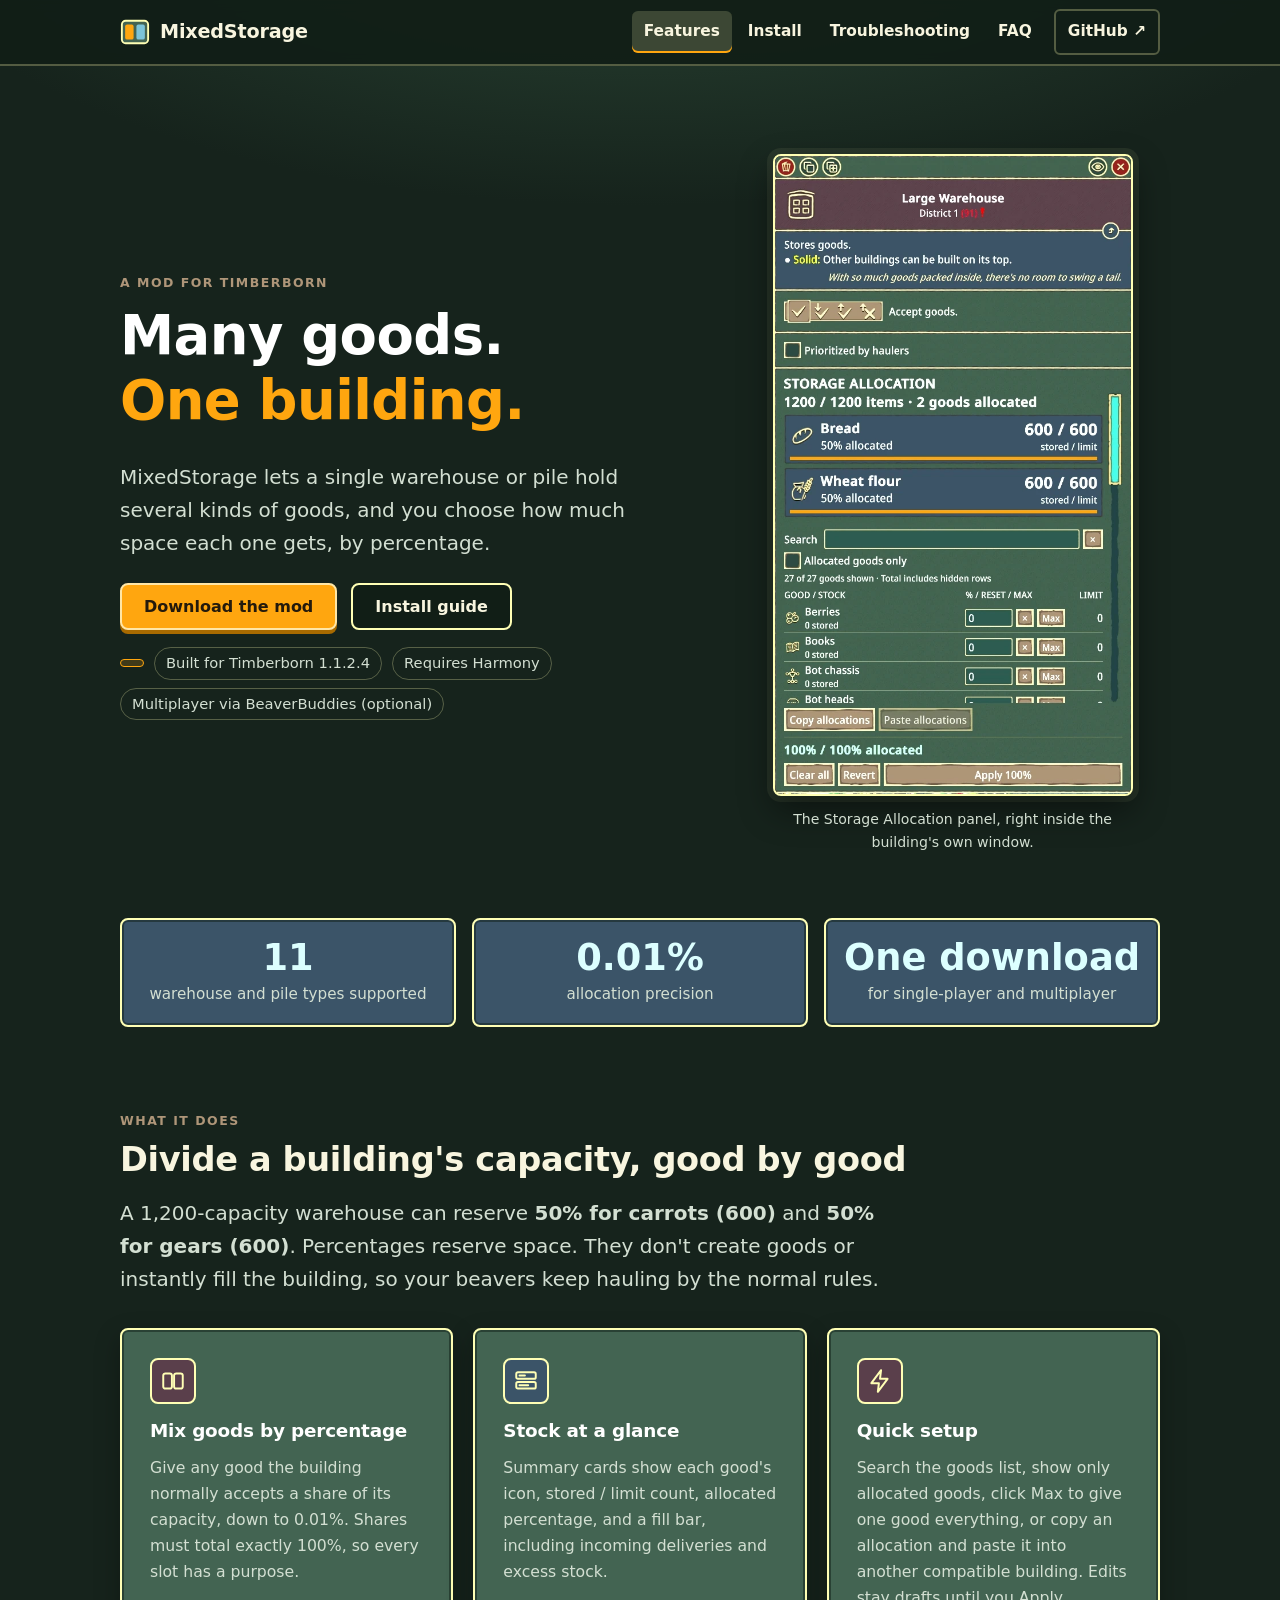
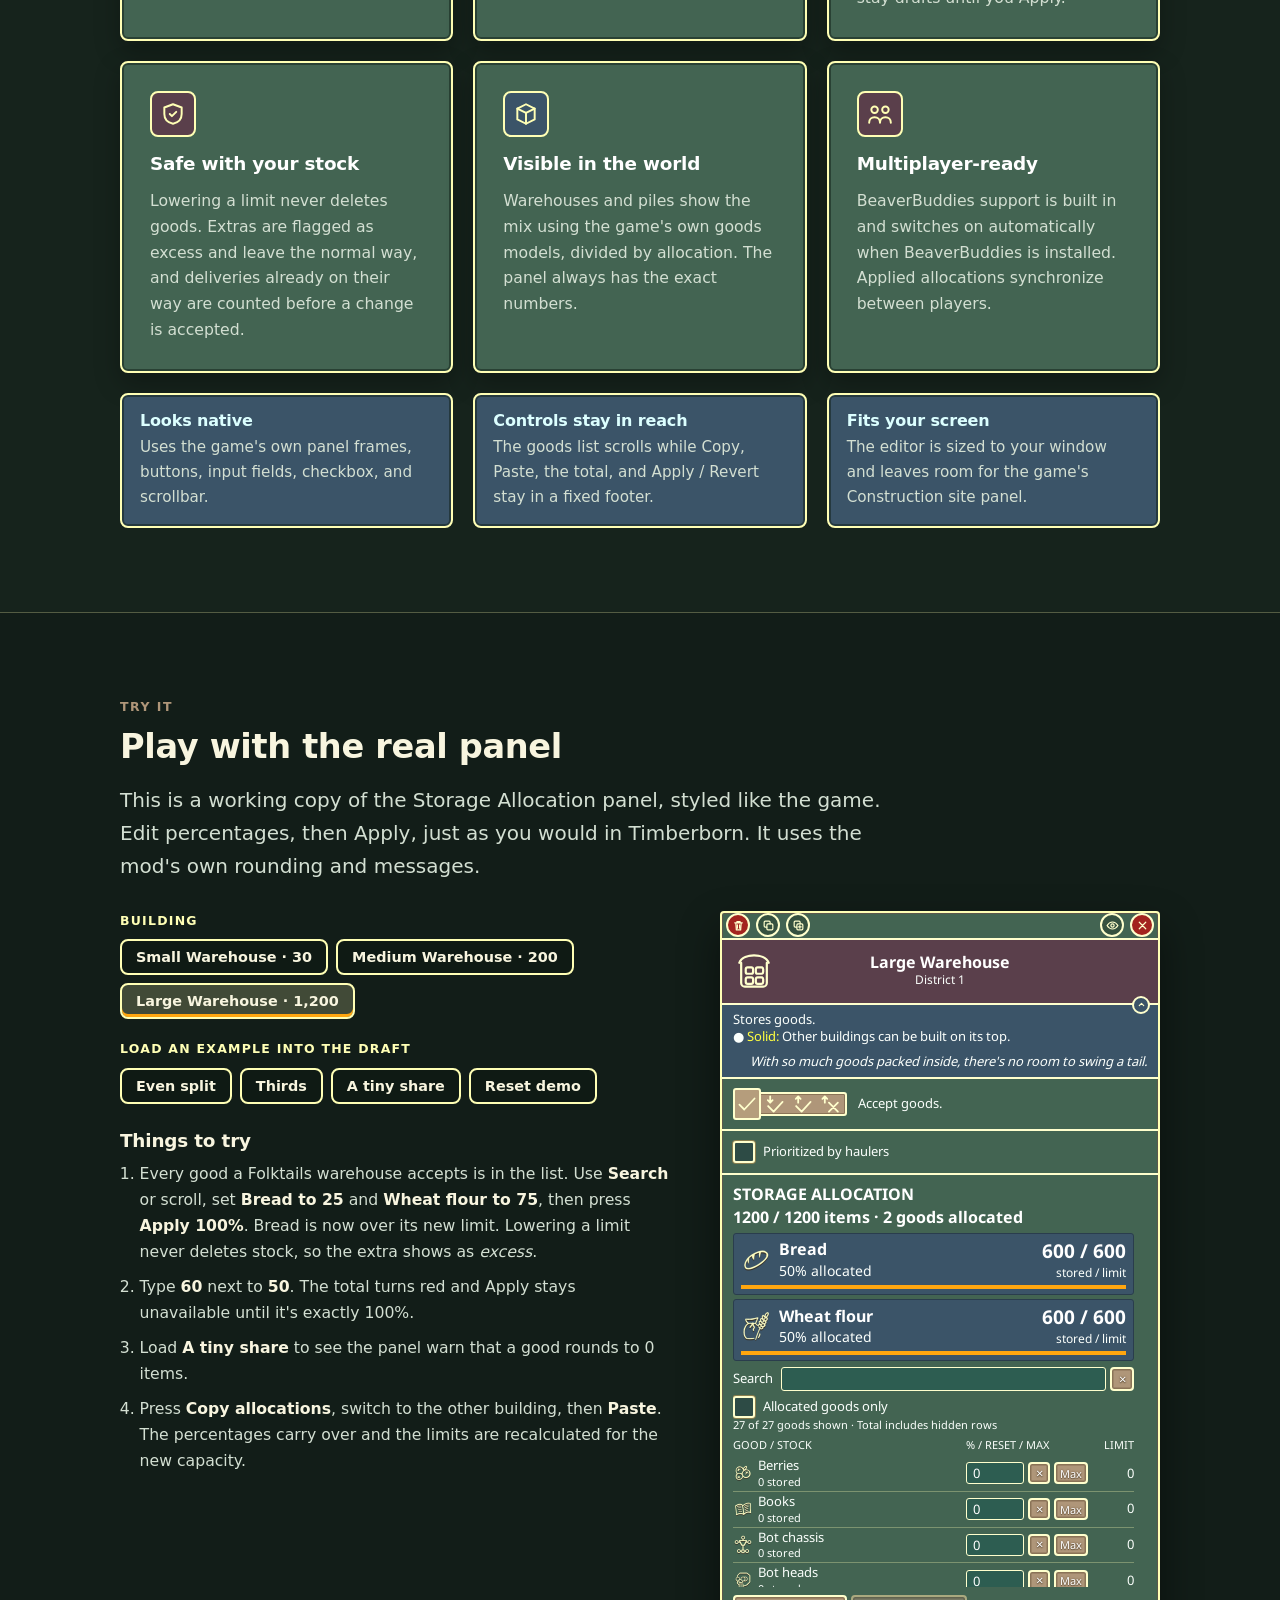
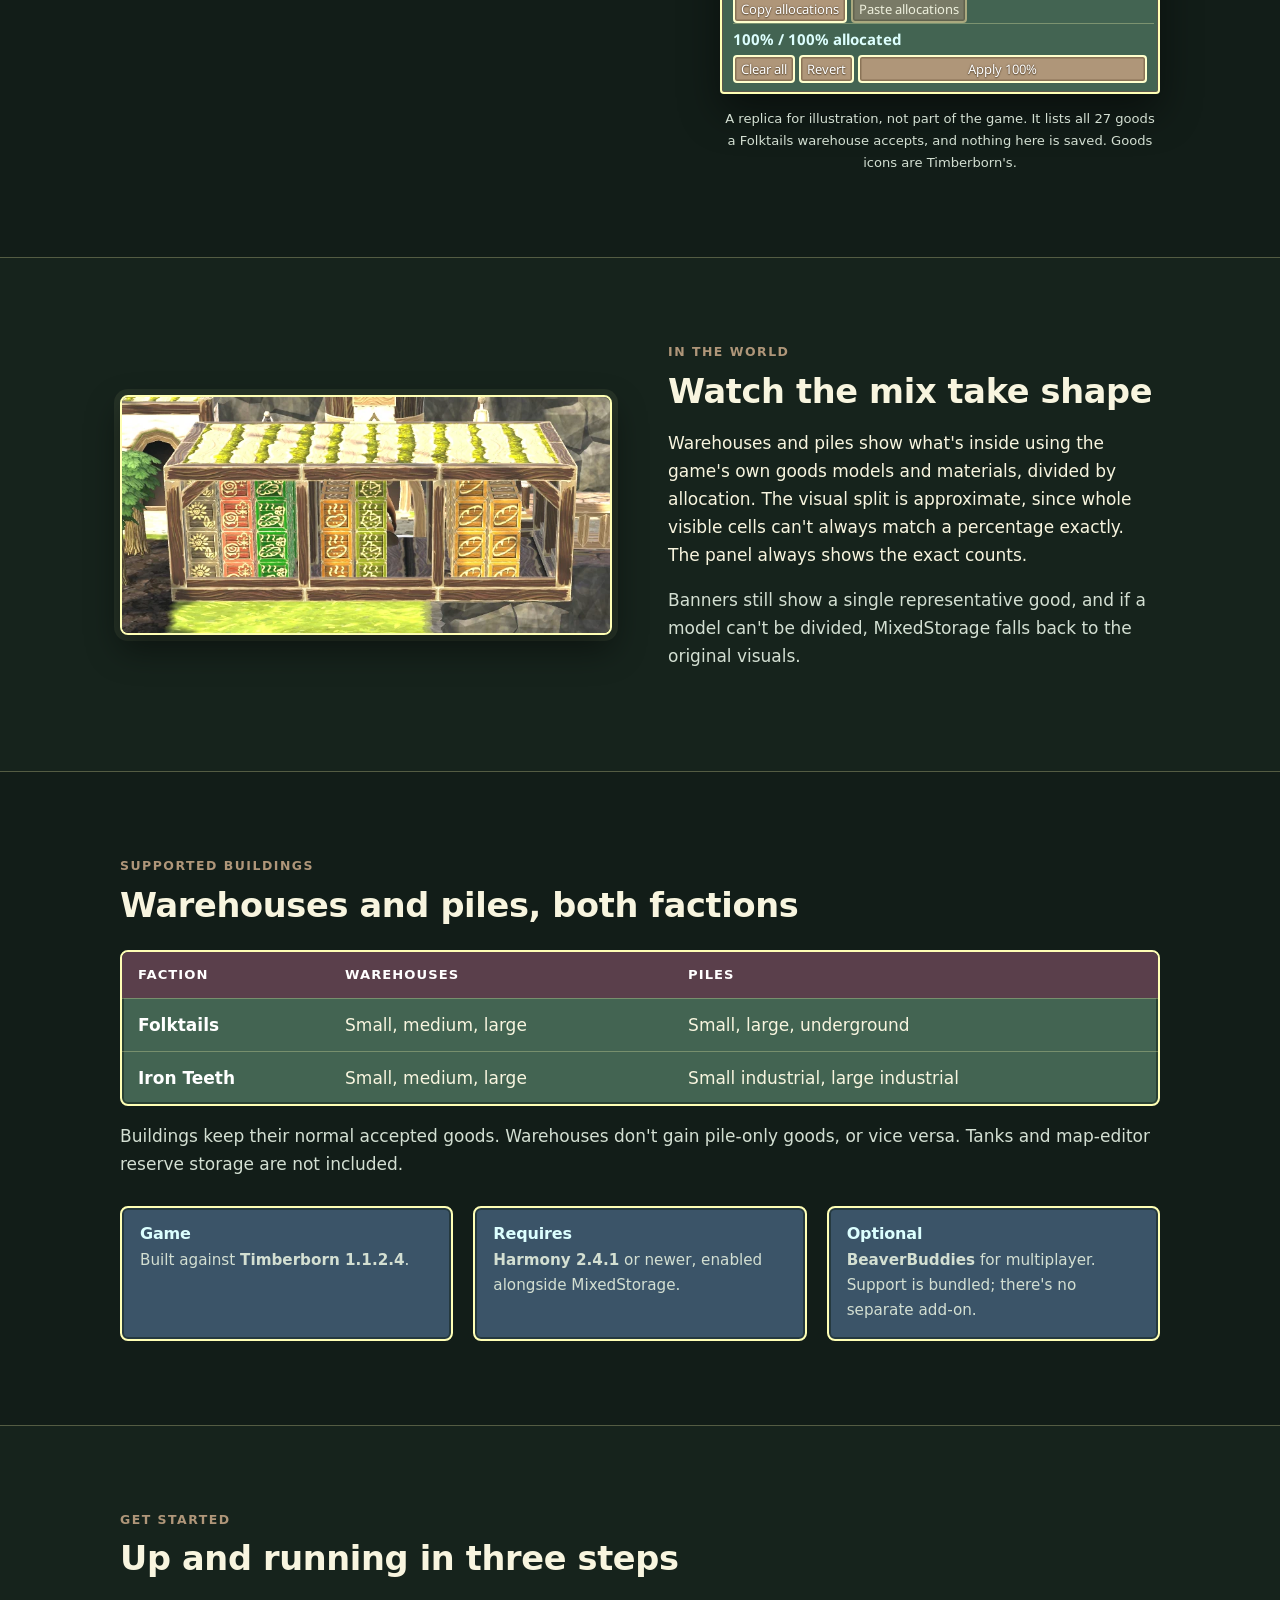
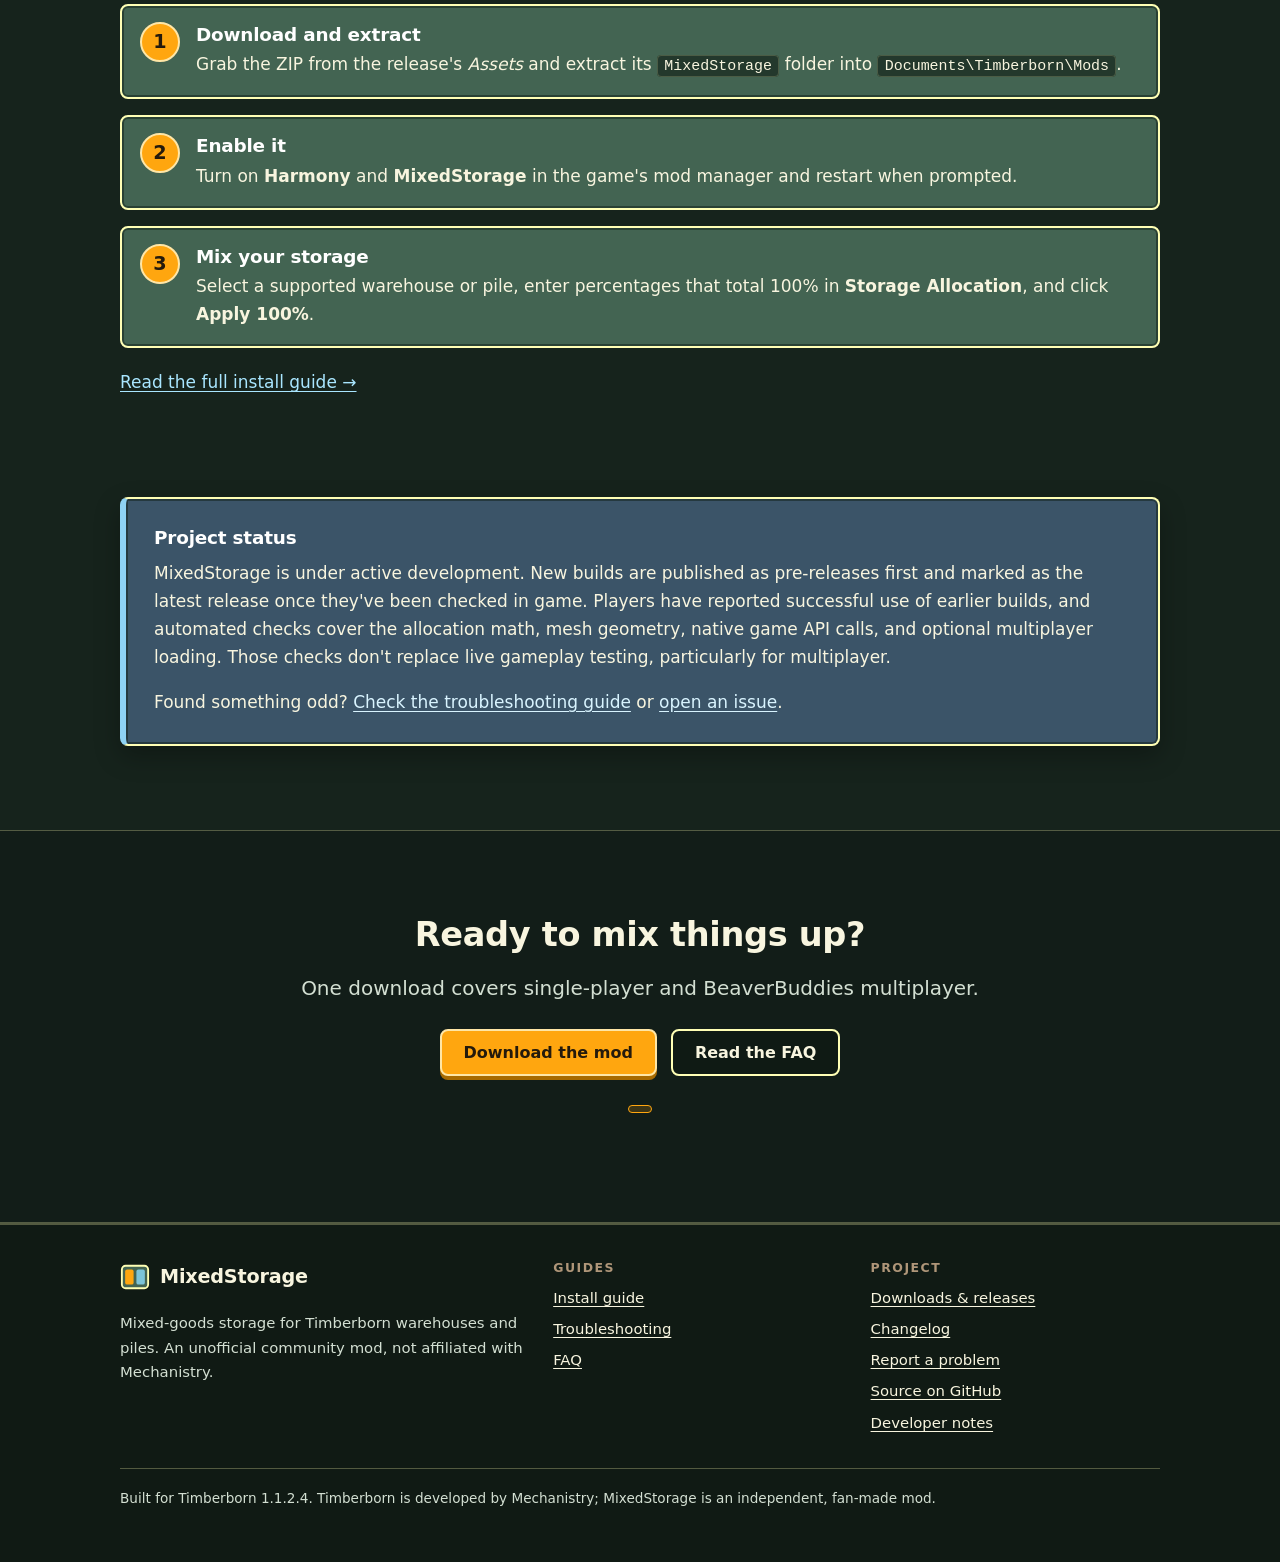
==== commit 4473ca24: "Deploy website from main@ed55760" ====
--- a/index.html
+++ b/index.html
@@ -115,8 +115,9 @@
           <div>
             <span class="ctl-label" id="bld-label">Building</span>
             <div class="ctl-group" role="group" aria-labelledby="bld-label">
+              <button class="btn btn--small" type="button" data-building="small" aria-pressed="false">Small Warehouse &middot; 30</button>
+              <button class="btn btn--small" type="button" data-building="medium" aria-pressed="false">Medium Warehouse &middot; 200</button>
               <button class="btn btn--small" type="button" data-building="large" aria-pressed="true">Large Warehouse &middot; 1,200</button>
-              <button class="btn btn--small" type="button" data-building="medium" aria-pressed="false">Medium Warehouse &middot; 200</button>
             </div>
           </div>
           <div>
@@ -131,7 +132,7 @@
         </div>
         <h3>Things to try</h3>
         <ol class="ig-tips">
-          <li>Scroll the list and set <strong>Bread to 25</strong> and <strong>Wheat flour to 75</strong>, then press <strong>Apply 100%</strong>. Bread is now over its new limit. Lowering a limit never deletes stock, so the extra shows as <em>excess</em>.</li>
+          <li>Every good a Folktails warehouse accepts is in the list. Use <strong>Search</strong> or scroll, set <strong>Bread to 25</strong> and <strong>Wheat flour to 75</strong>, then press <strong>Apply 100%</strong>. Bread is now over its new limit. Lowering a limit never deletes stock, so the extra shows as <em>excess</em>.</li>
           <li>Type <strong>60</strong> next to <strong>50</strong>. The total turns red and Apply stays unavailable until it's exactly 100%.</li>
           <li>Load <strong>A tiny share</strong> to see the panel warn that a good rounds to 0 items.</li>
           <li>Press <strong>Copy allocations</strong>, switch to the other building, then <strong>Paste</strong>. The percentages carry over and the limits are recalculated for the new capacity.</li>
@@ -194,7 +195,7 @@
             </div>
           </section>
         </div>
-        <p class="ig-fine">A replica for illustration, not part of the game. It lists 8 of the 27 goods a real warehouse shows, and nothing here is saved. Goods icons are Timberborn's.</p>
+        <p class="ig-fine">A replica for illustration, not part of the game. It lists all 27 goods a Folktails warehouse accepts, and nothing here is saved. Goods icons are Timberborn's.</p>
       </div>
     </div>
   </div>
@@ -304,6 +305,7 @@
 </footer>
 <script src="assets/site.js" defer></script>
 <script src="assets/split.js" defer></script>
+<script src="assets/goods.js" defer></script>
 <script src="assets/demo.js" defer></script>
 </body>
 </html>
--- a/assets/game-panel.css
+++ b/assets/game-panel.css
@@ -87,7 +87,7 @@
 .ig-card { background: var(--ig-blue); border: 1px solid #2a3d4d; border-radius: 3px; padding: 5px 7px; margin-bottom: 4px; }
 .ig-card__line { display: flex; align-items: center; }
 .ig-card__icon { flex: none; width: 30px; height: 30px; margin-right: 8px; display: grid; place-items: center; }
-.ig-card__icon img { display: block; image-rendering: auto; }
+.ig-card__icon img { display: block; width: 30px; height: 30px; }
 .ig-card__main { flex: 1 1 0; min-width: 0; }
 .ig-card__main b { display: block; font-size: 16px; font-weight: 700; color: #fff; overflow-wrap: anywhere; }
 .ig-card__main span { display: block; font-size: 14px; }
@@ -114,7 +114,7 @@
 .ig-rows { margin-top: 3px; }
 .ig-row { display: flex; align-items: center; padding: 1px 0; border-bottom: 1px solid rgba(255, 255, 181, .3); }
 .ig-row__icon { flex: none; width: 20px; height: 20px; margin-right: 5px; display: grid; place-items: center; }
-.ig-row__icon img { display: block; }
+.ig-row__icon img { display: block; width: 20px; height: 20px; }
 .ig-row__main { flex: 1 1 0; min-width: 0; margin-right: 0; }
 .ig-row__main b { display: block; font-size: 13px; font-weight: 400; overflow-wrap: anywhere; }
 .ig-row__main span { display: block; font-size: 11px; }
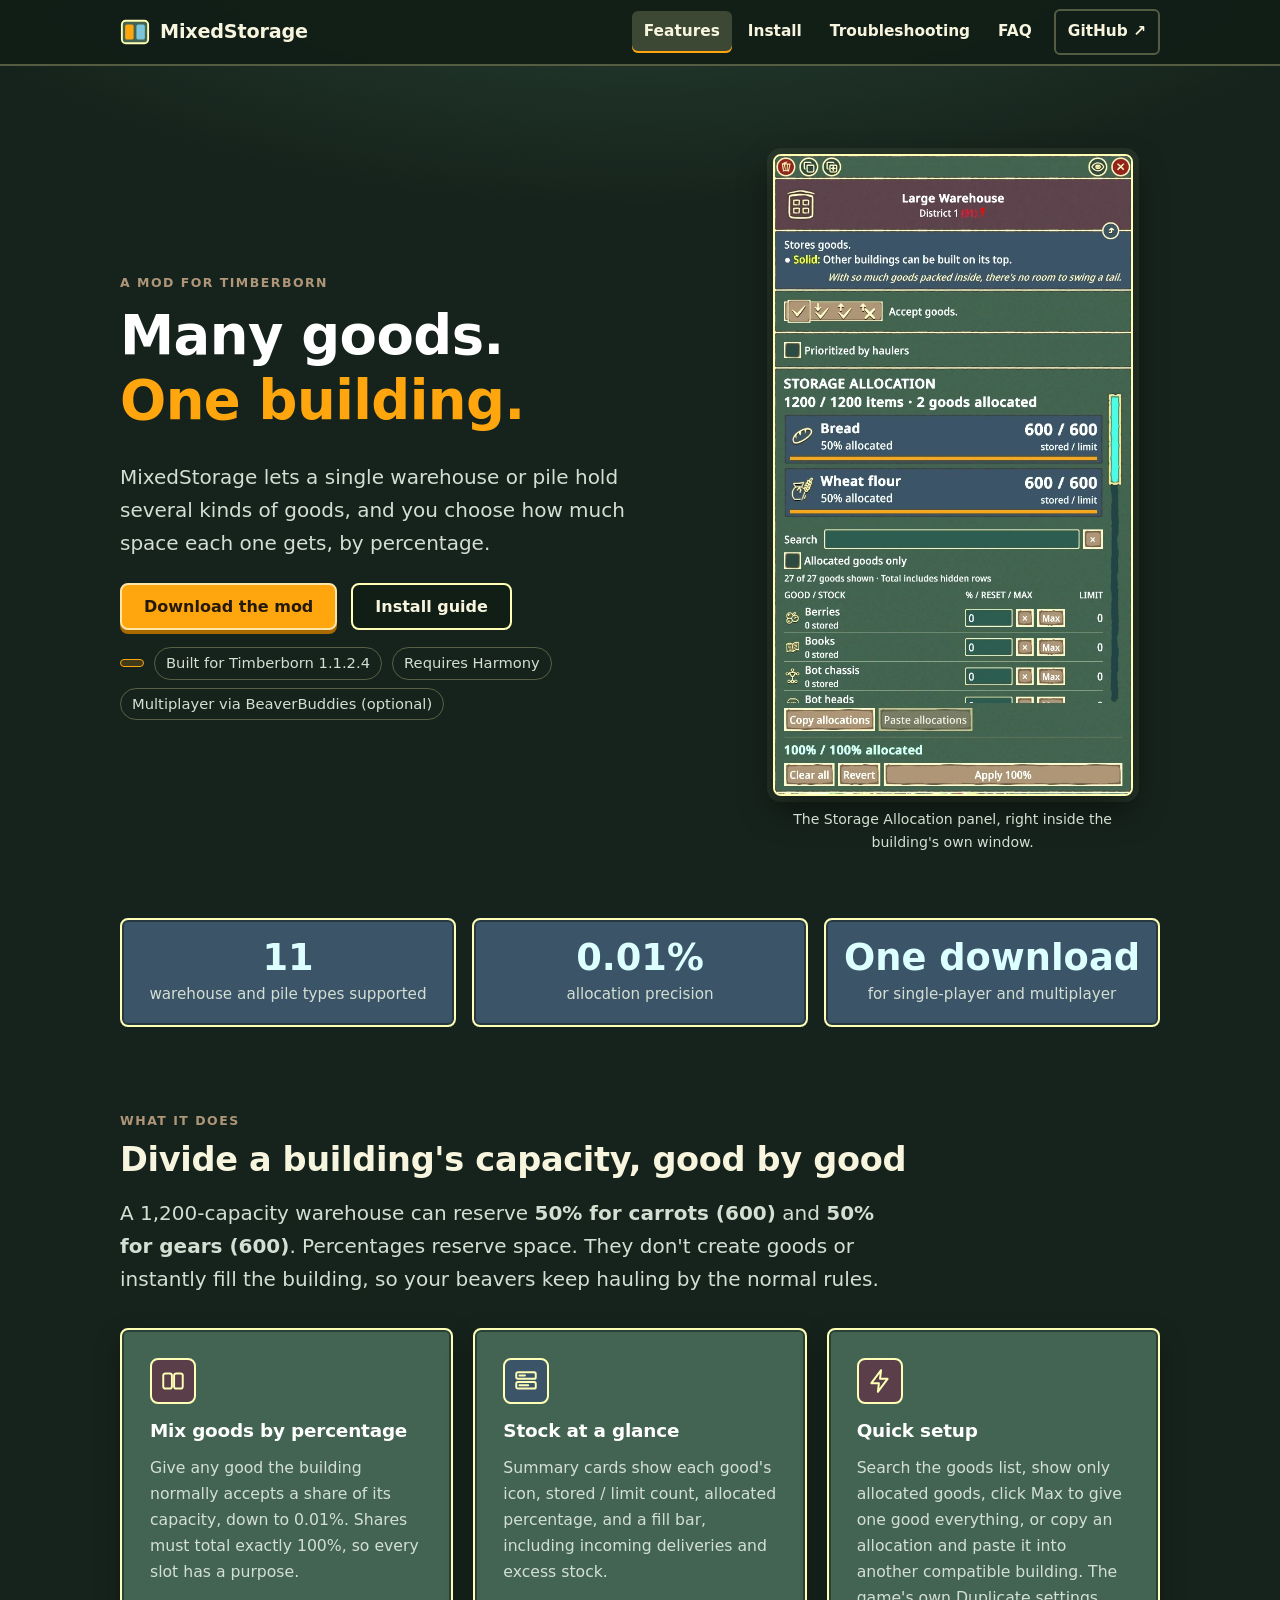
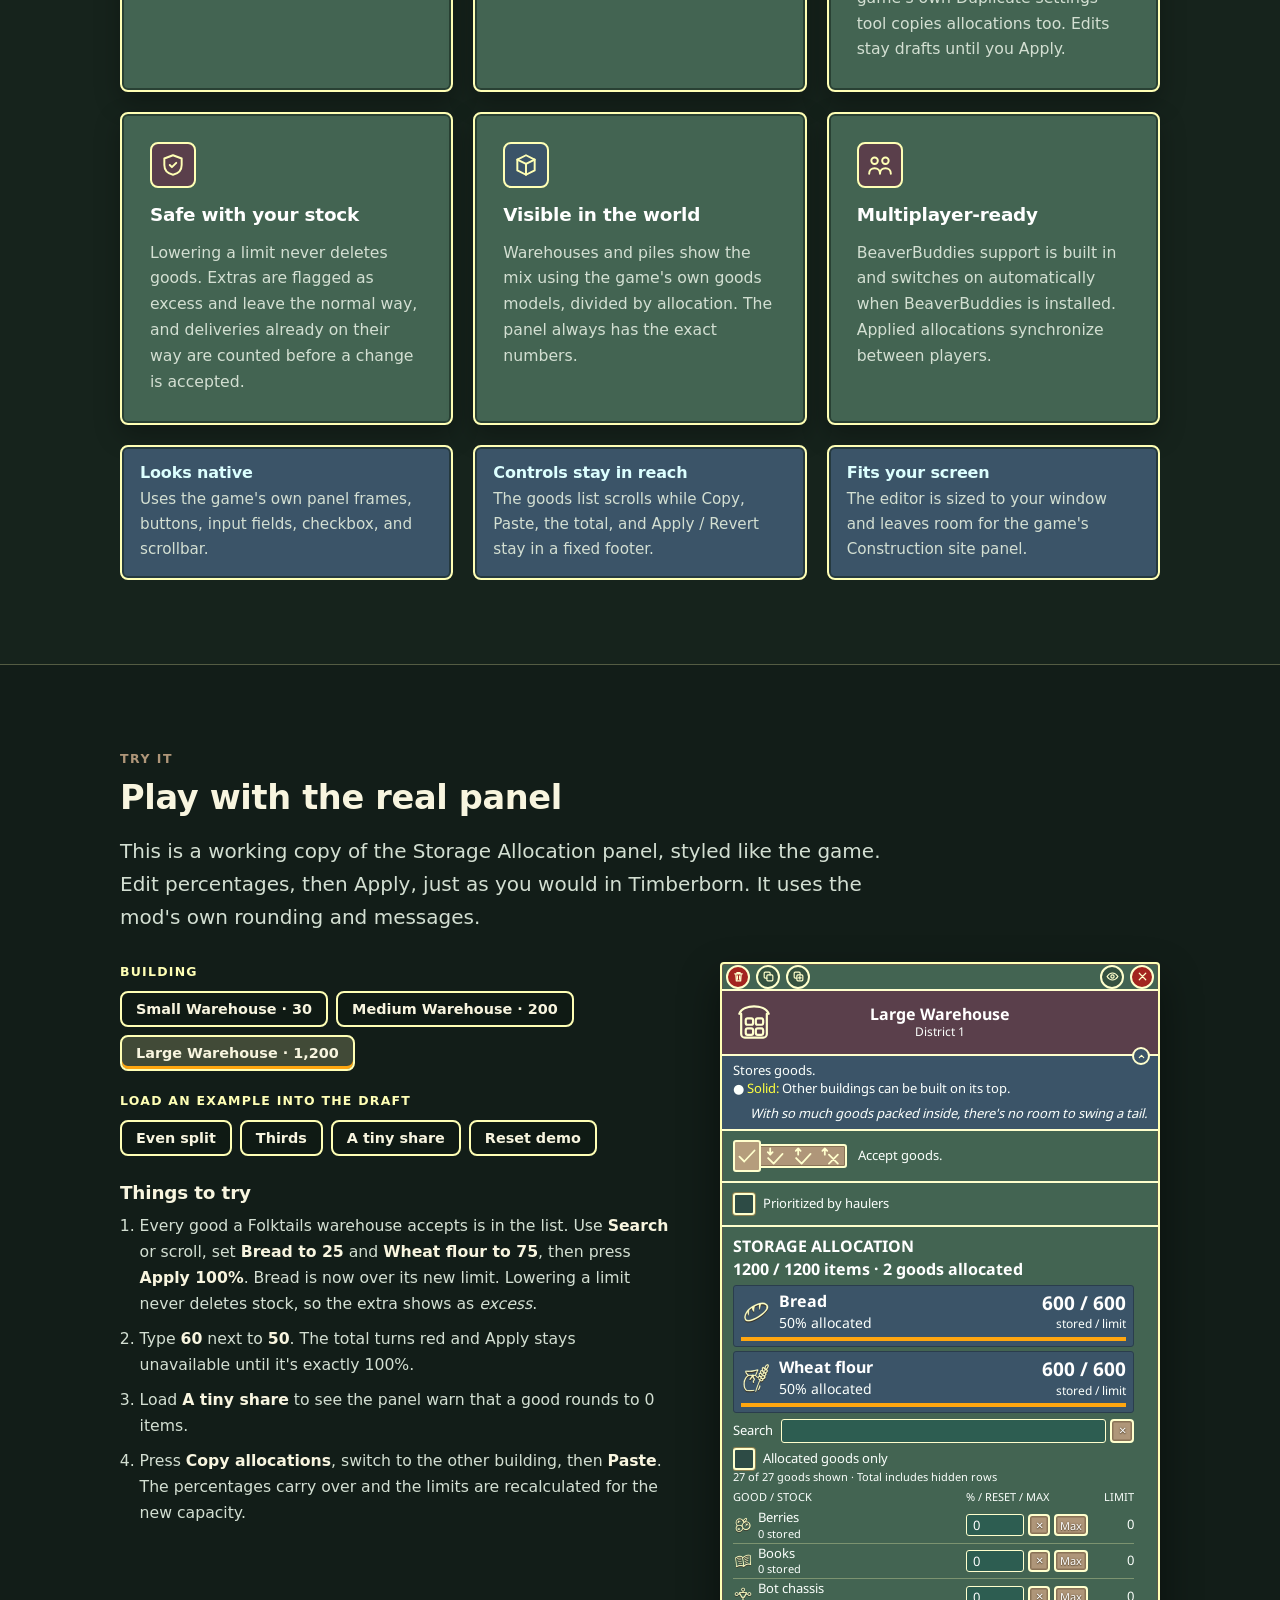
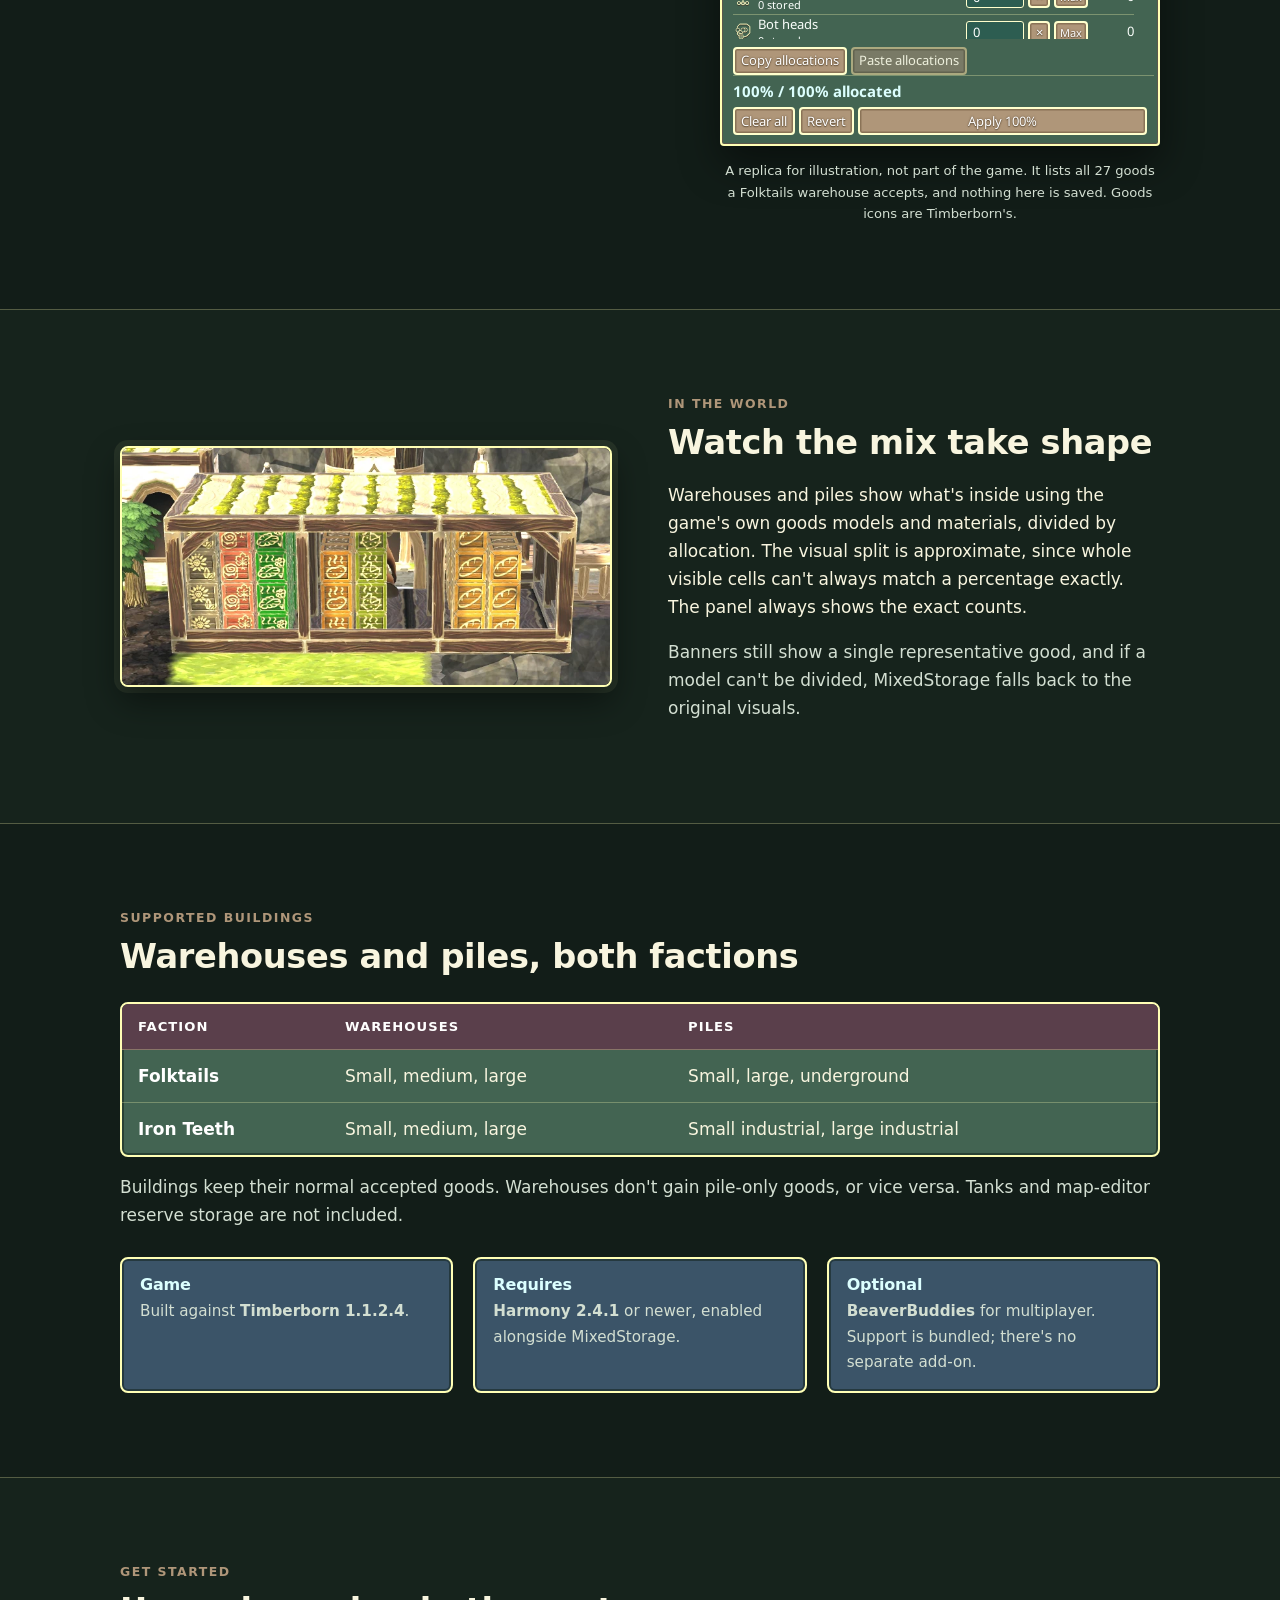
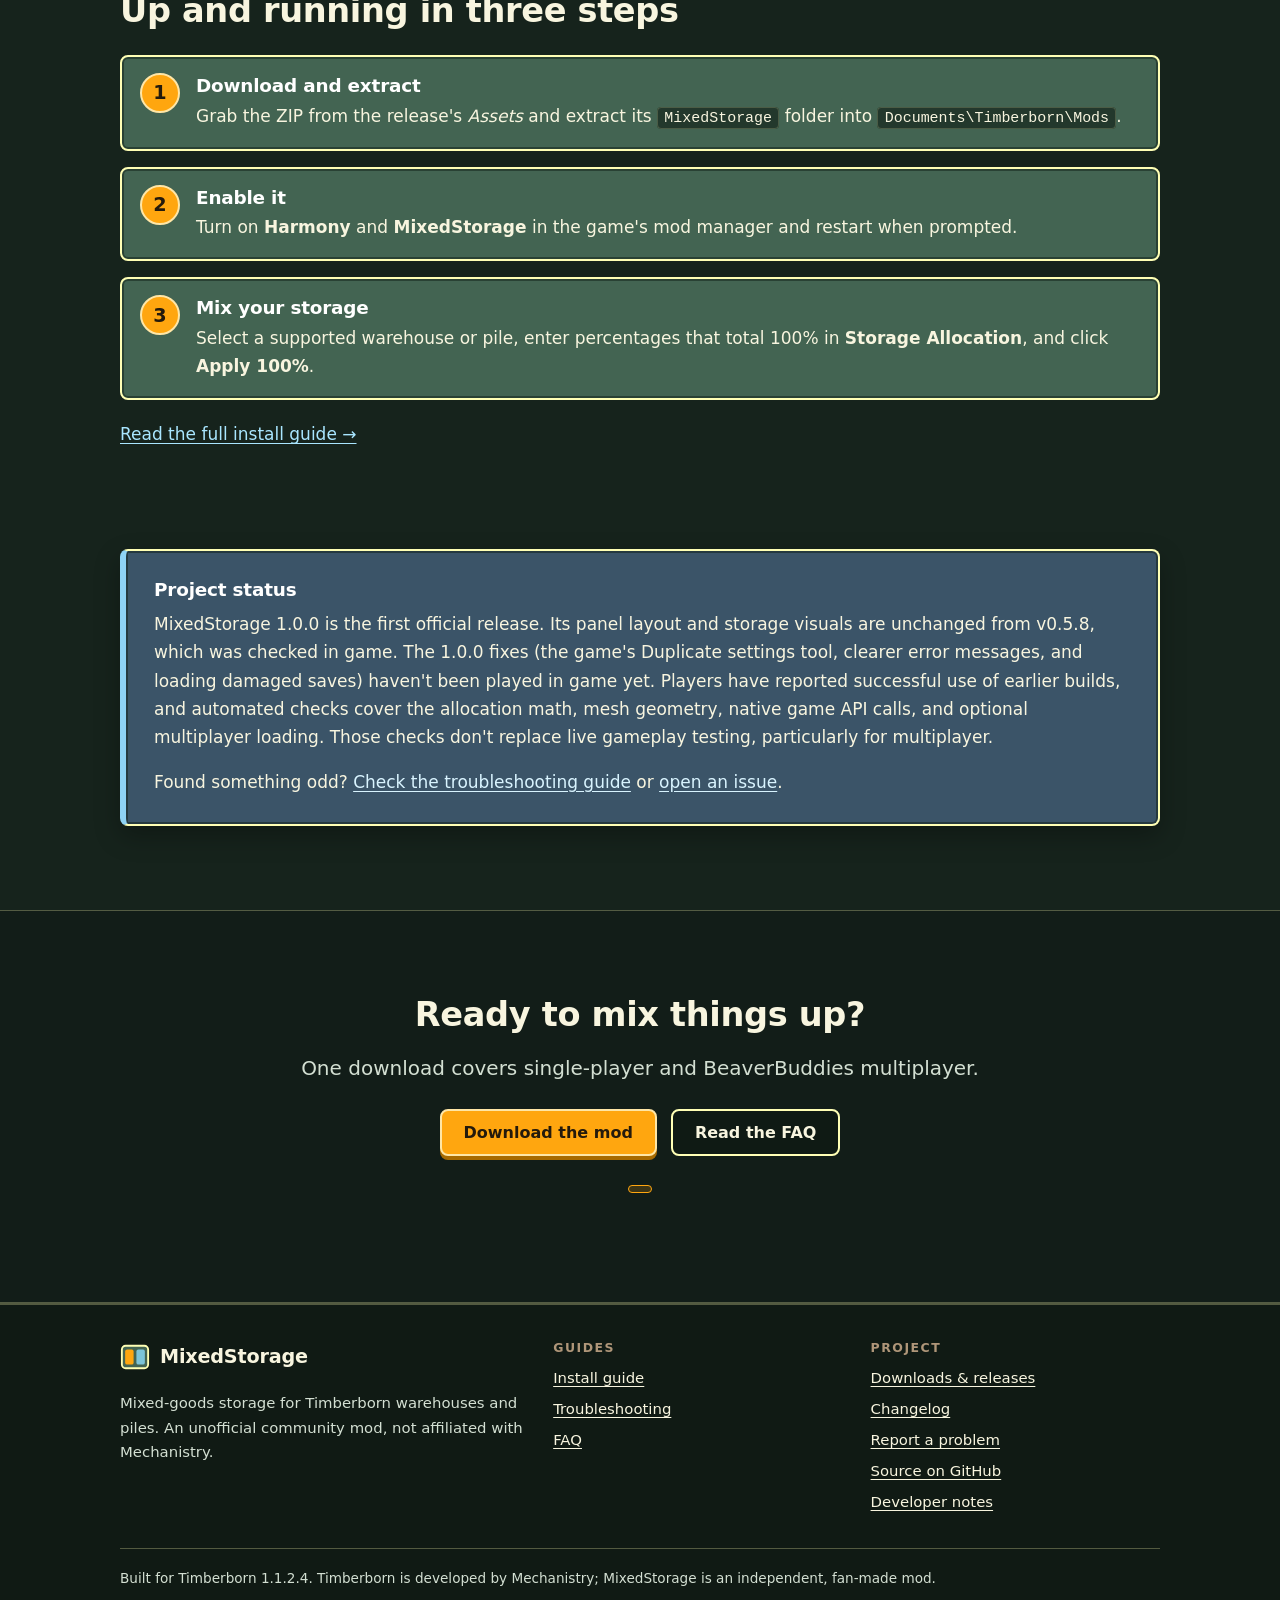
==== commit 07af20f9: "Deploy website from main@7060b90" ====
--- a/index.html
+++ b/index.html
@@ -90,7 +90,7 @@
     <div class="grid-3" style="margin-top:32px">
       <article class="panel card"><div class="icon"><svg aria-hidden="true"><use href="#i-split"/></svg></div><h3>Mix goods by percentage</h3><p>Give any good the building normally accepts a share of its capacity, down to 0.01%. Shares must total exactly 100%, so every slot has a purpose.</p></article>
       <article class="panel card"><div class="icon"><svg aria-hidden="true"><use href="#i-stack"/></svg></div><h3>Stock at a glance</h3><p>Summary cards show each good's icon, stored / limit count, allocated percentage, and a fill bar, including incoming deliveries and excess stock.</p></article>
-      <article class="panel card"><div class="icon"><svg aria-hidden="true"><use href="#i-bolt"/></svg></div><h3>Quick setup</h3><p>Search the goods list, show only allocated goods, click Max to give one good everything, or copy an allocation and paste it into another compatible building. Edits stay drafts until you Apply.</p></article>
+      <article class="panel card"><div class="icon"><svg aria-hidden="true"><use href="#i-bolt"/></svg></div><h3>Quick setup</h3><p>Search the goods list, show only allocated goods, click Max to give one good everything, or copy an allocation and paste it into another compatible building. The game's own Duplicate settings tool copies allocations too. Edits stay drafts until you Apply.</p></article>
       <article class="panel card"><div class="icon"><svg aria-hidden="true"><use href="#i-shield"/></svg></div><h3>Safe with your stock</h3><p>Lowering a limit never deletes goods. Extras are flagged as excess and leave the normal way, and deliveries already on their way are counted before a change is accepted.</p></article>
       <article class="panel card"><div class="icon"><svg aria-hidden="true"><use href="#i-cube"/></svg></div><h3>Visible in the world</h3><p>Warehouses and piles show the mix using the game's own goods models, divided by allocation. The panel always has the exact numbers.</p></article>
       <article class="panel card"><div class="icon"><svg aria-hidden="true"><use href="#i-people"/></svg></div><h3>Multiplayer-ready</h3><p>BeaverBuddies support is built in and switches on automatically when BeaverBuddies is installed. Applied allocations synchronize between players.</p></article>
@@ -255,7 +255,7 @@
   <div class="wrap">
     <div class="panel panel--blue note note--info">
       <h3>Project status</h3>
-      <p>MixedStorage is under active development. New builds are published as pre-releases first and marked as the latest release once they've been checked in game. Players have reported successful use of earlier builds, and automated checks cover the allocation math, mesh geometry, native game API calls, and optional multiplayer loading. Those checks don't replace live gameplay testing, particularly for multiplayer.</p>
+      <p>MixedStorage 1.0.0 is the first official release. Its panel layout and storage visuals are unchanged from v0.5.8, which was checked in game. The 1.0.0 fixes (the game's Duplicate settings tool, clearer error messages, and loading damaged saves) haven't been played in game yet. Players have reported successful use of earlier builds, and automated checks cover the allocation math, mesh geometry, native game API calls, and optional multiplayer loading. Those checks don't replace live gameplay testing, particularly for multiplayer.</p>
       <p>Found something odd? <a href="troubleshooting.html">Check the troubleshooting guide</a> or <a href="https://github.com/timbermods/MixedStorage/issues" rel="noopener">open an issue</a>.</p>
     </div>
   </div>
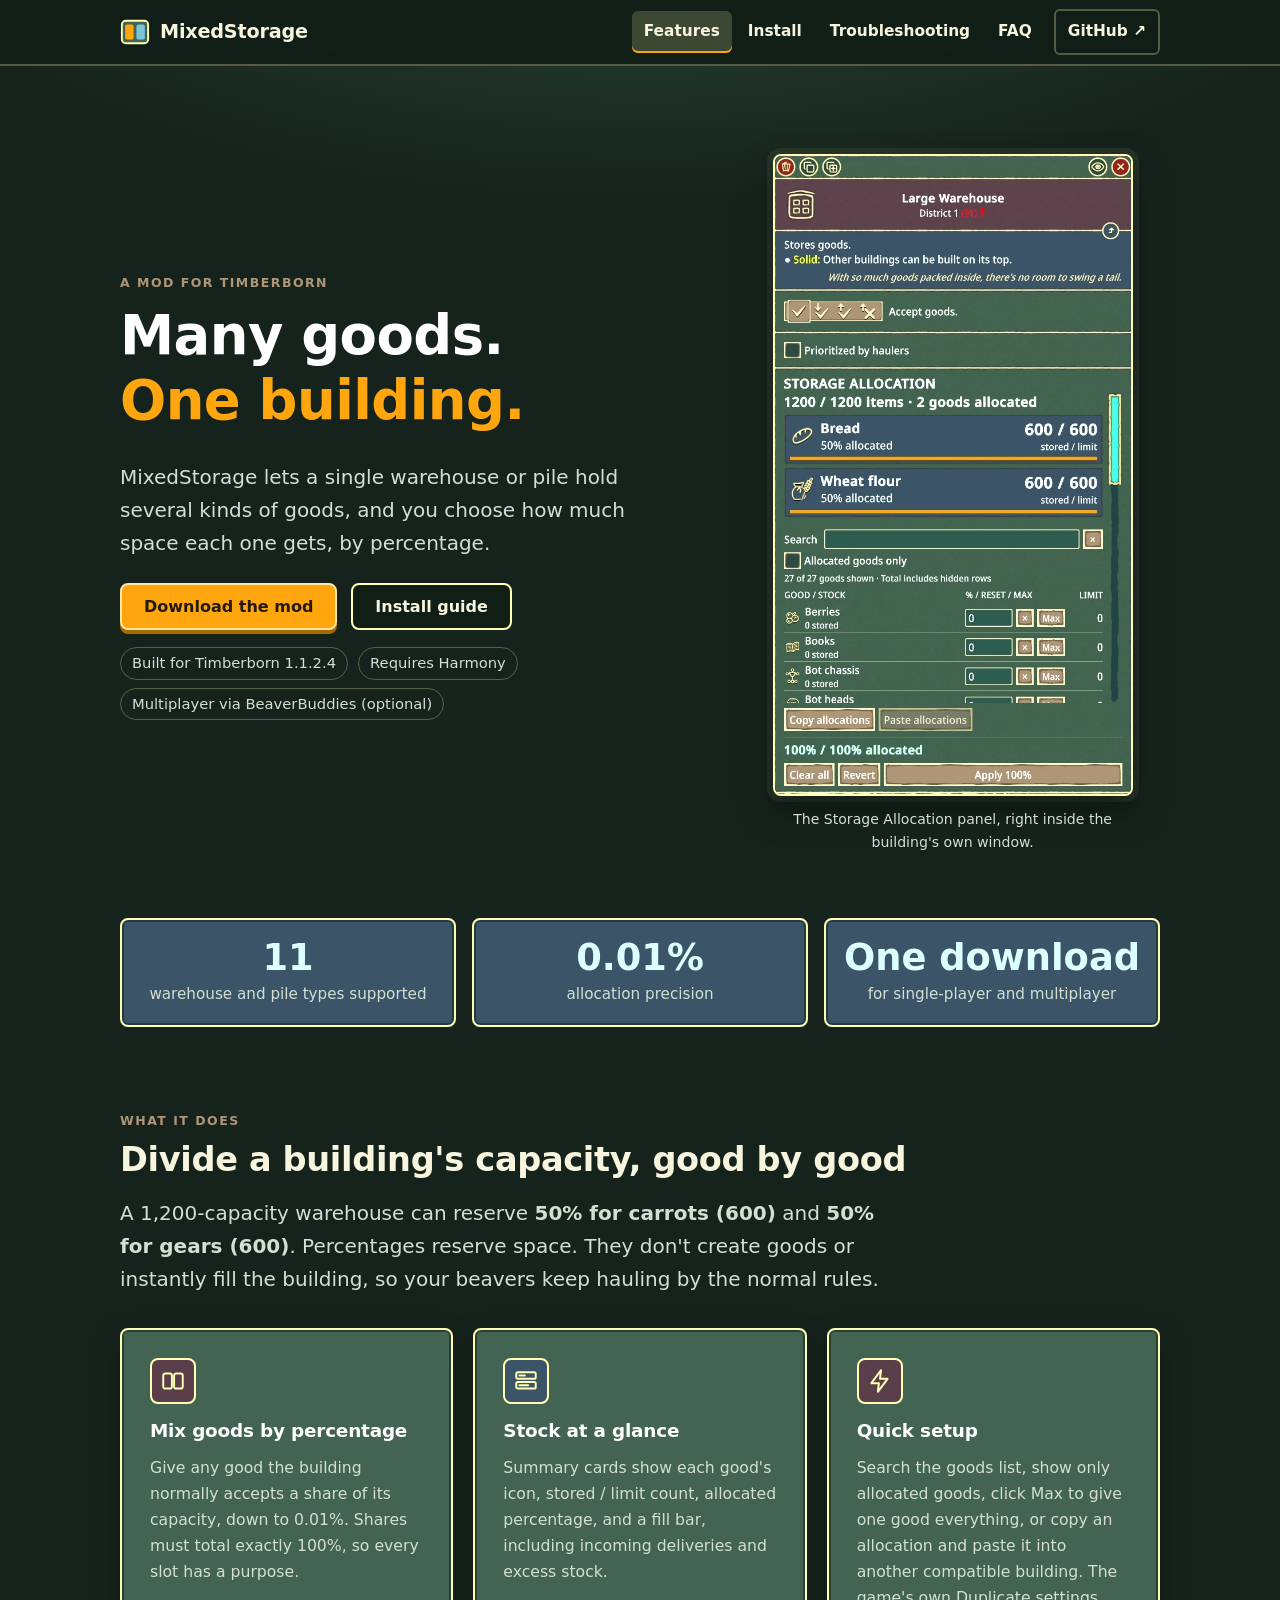
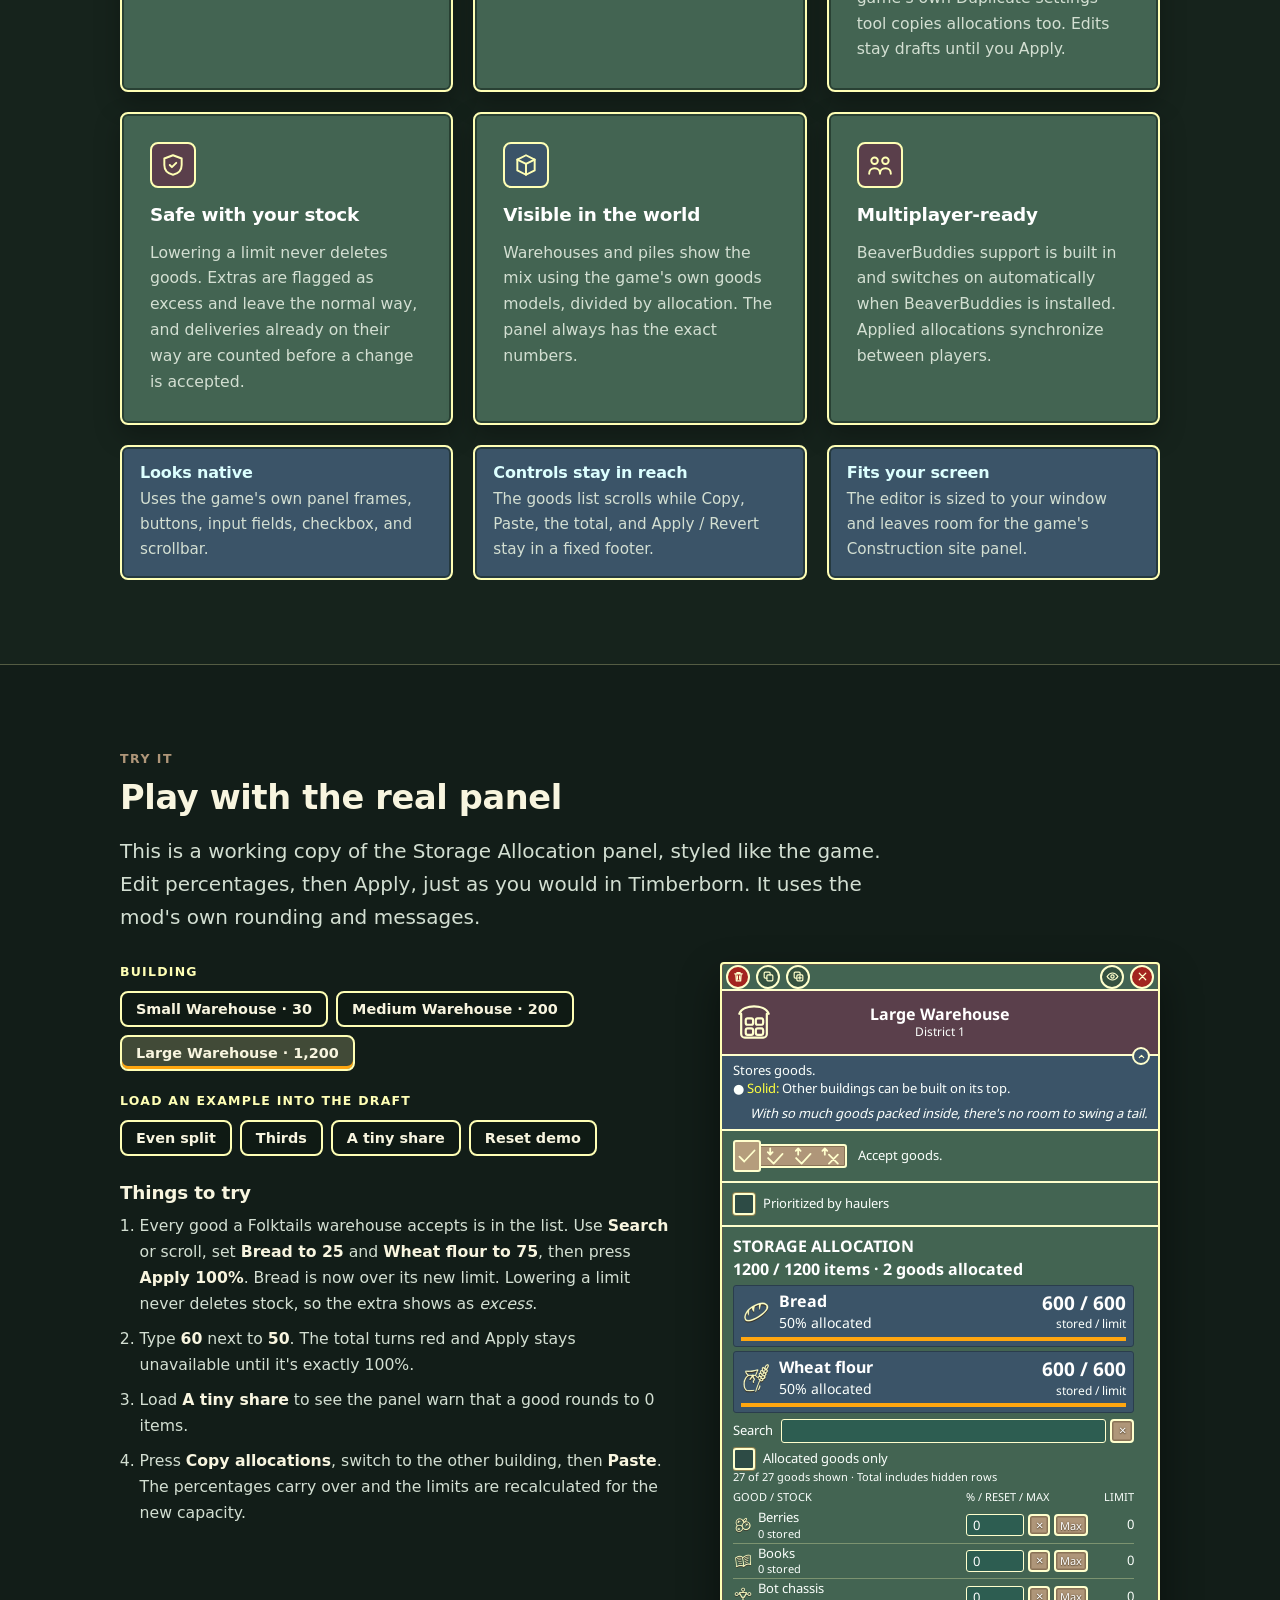
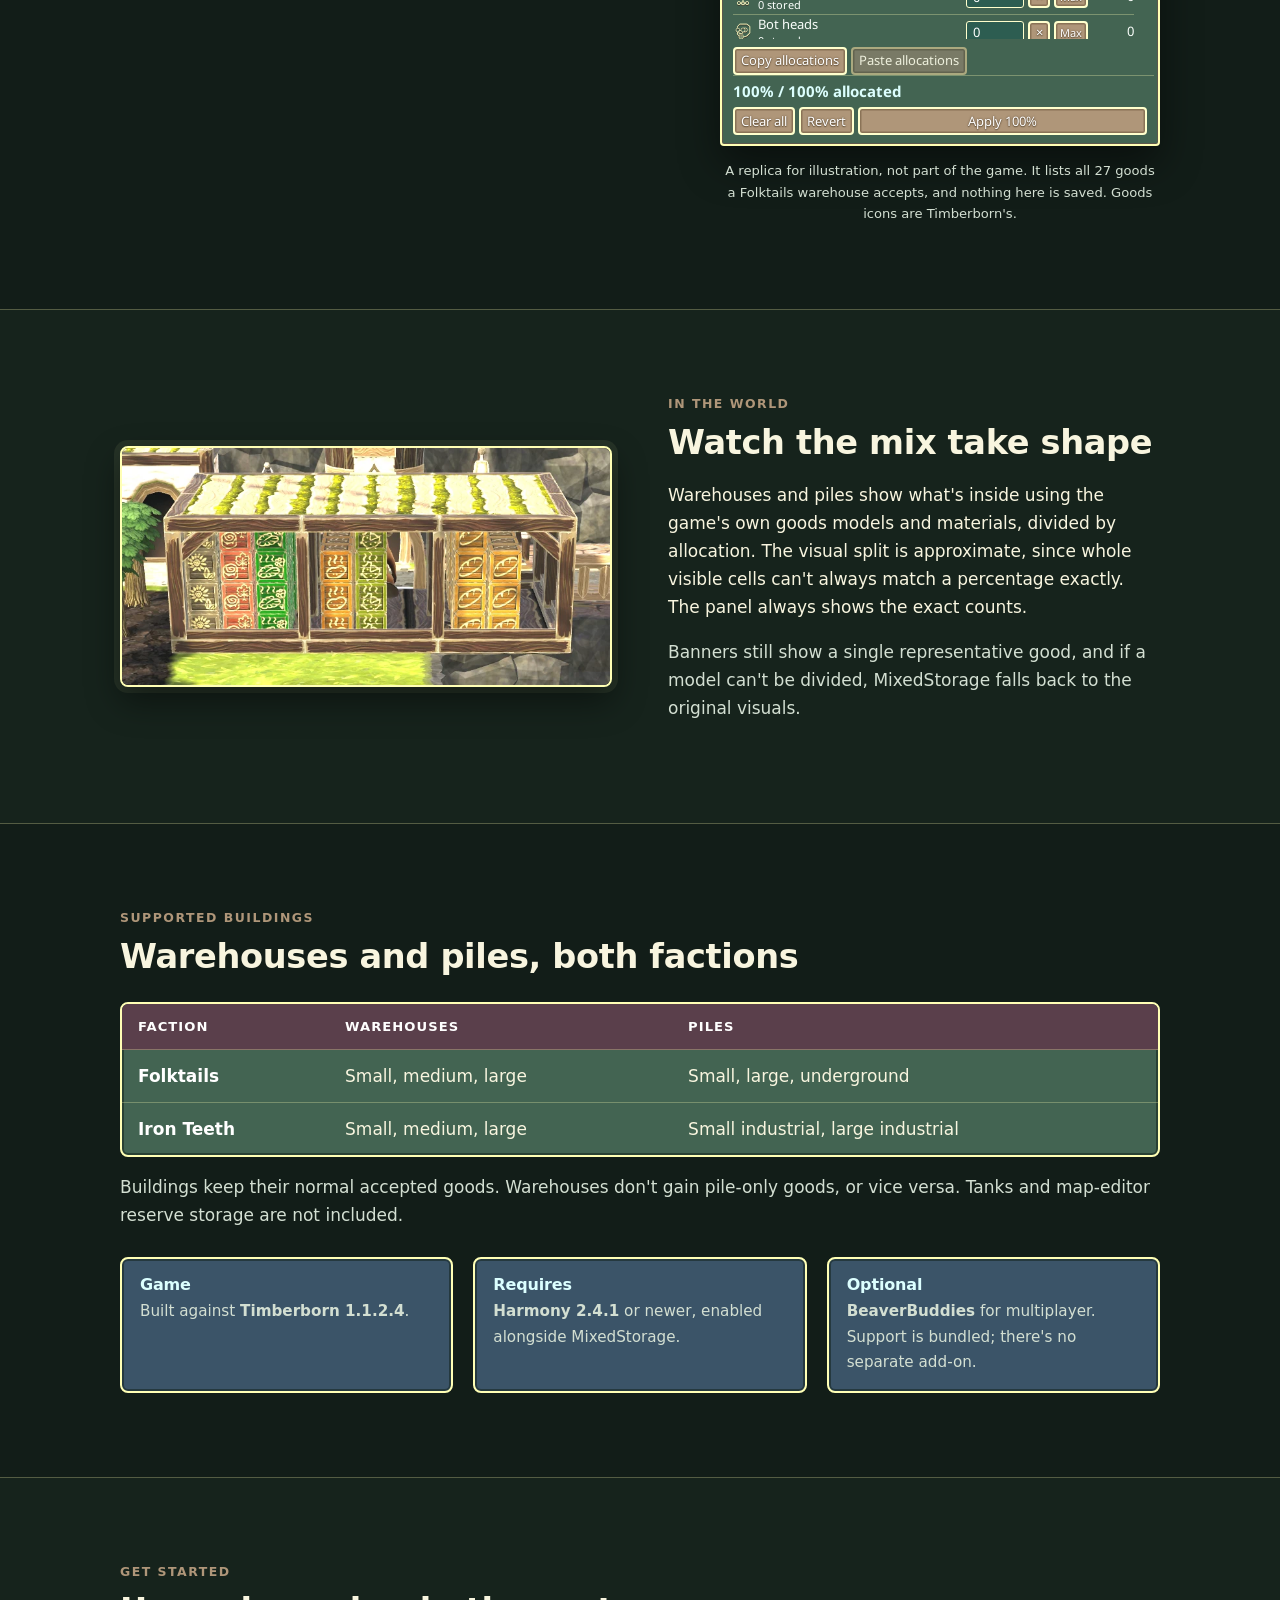
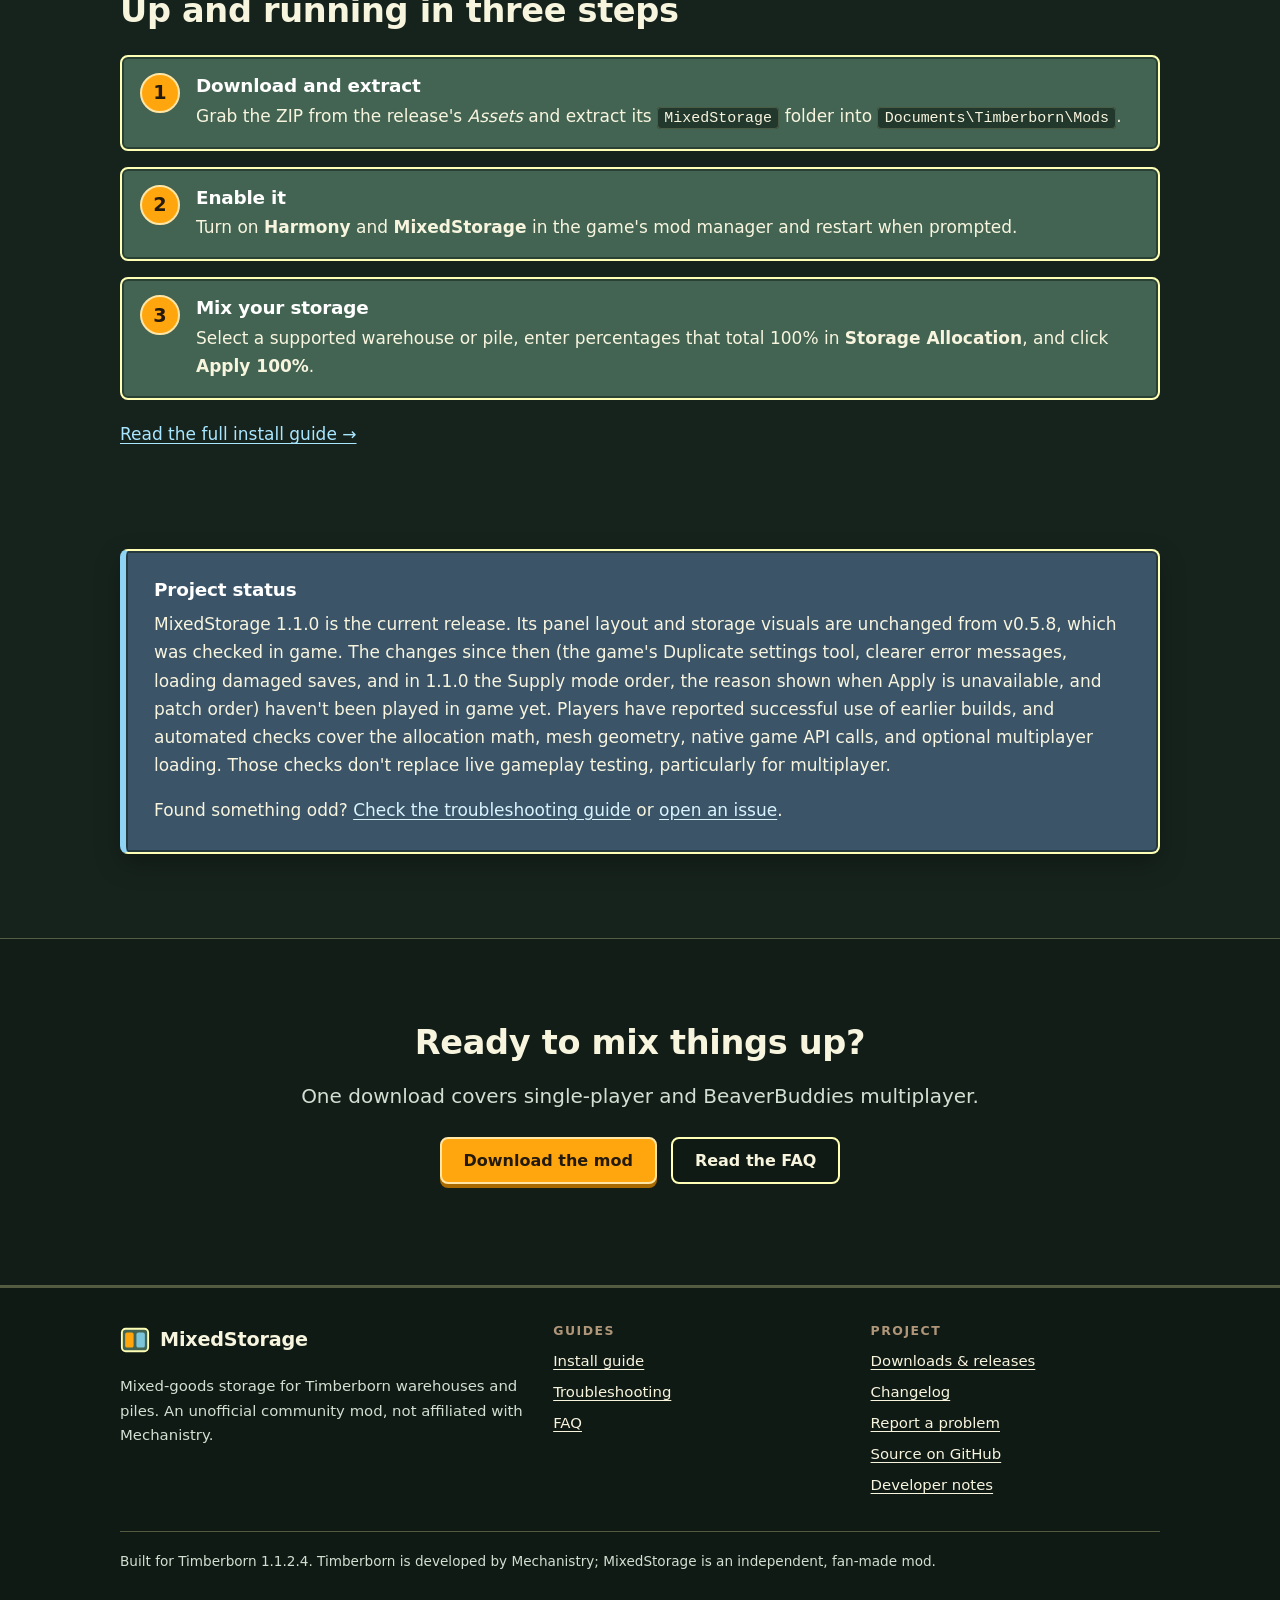
==== commit 741b89da: "Deploy website from main@e53947f" ====
--- a/index.html
+++ b/index.html
@@ -61,10 +61,10 @@
       <h1>Many goods. <em>One building.</em></h1>
       <p class="lead">MixedStorage lets a single warehouse or pile hold several kinds of goods, and you choose how much space each one gets, by percentage.</p>
       <div class="btn-row">
-        <a class="btn btn--primary" data-download href="https://github.com/timbermods/MixedStorage/releases"><span data-download-label>Download the mod</span></a>
+        <a class="btn btn--primary" data-release-href="download" href="https://github.com/timbermods/MixedStorage/releases/latest"><span>Download <span data-release="tag">the mod</span></span></a>
         <a class="btn" href="install.html">Install guide</a>
       </div>
-      <p class="hero__meta"><span class="pill" data-release-kind hidden></span><span>Built for Timberborn 1.1.2.4</span><span class="dot">Requires Harmony</span><span class="dot">Multiplayer via BeaverBuddies (optional)</span></p>
+      <p class="hero__meta"><span class="pill" data-release-show="stable" hidden>Latest release</span><span class="pill" data-release-show="prerelease" hidden>Pre-release</span><span>Built for Timberborn 1.1.2.4</span><span class="dot">Requires Harmony</span><span class="dot">Multiplayer via BeaverBuddies (optional)</span></p>
     </div>
     <figure class="frame">
       <img src="assets/panel.webp" width="622" height="1114" fetchpriority="high"
@@ -255,7 +255,7 @@
   <div class="wrap">
     <div class="panel panel--blue note note--info">
       <h3>Project status</h3>
-      <p>MixedStorage 1.0.0 is the first official release. Its panel layout and storage visuals are unchanged from v0.5.8, which was checked in game. The 1.0.0 fixes (the game's Duplicate settings tool, clearer error messages, and loading damaged saves) haven't been played in game yet. Players have reported successful use of earlier builds, and automated checks cover the allocation math, mesh geometry, native game API calls, and optional multiplayer loading. Those checks don't replace live gameplay testing, particularly for multiplayer.</p>
+      <p>MixedStorage 1.1.0 is the current release. Its panel layout and storage visuals are unchanged from v0.5.8, which was checked in game. The changes since then (the game's Duplicate settings tool, clearer error messages, loading damaged saves, and in 1.1.0 the Supply mode order, the reason shown when Apply is unavailable, and patch order) haven't been played in game yet. Players have reported successful use of earlier builds, and automated checks cover the allocation math, mesh geometry, native game API calls, and optional multiplayer loading. Those checks don't replace live gameplay testing, particularly for multiplayer.</p>
       <p>Found something odd? <a href="troubleshooting.html">Check the troubleshooting guide</a> or <a href="https://github.com/timbermods/MixedStorage/issues" rel="noopener">open an issue</a>.</p>
     </div>
   </div>
@@ -266,10 +266,10 @@
     <h2>Ready to mix things up?</h2>
     <p class="lead">One download covers single-player and BeaverBuddies multiplayer.</p>
     <div class="btn-row">
-      <a class="btn btn--primary" data-download href="https://github.com/timbermods/MixedStorage/releases"><span data-download-label>Download the mod</span></a>
+      <a class="btn btn--primary" data-release-href="download" href="https://github.com/timbermods/MixedStorage/releases/latest"><span>Download <span data-release="tag">the mod</span></span></a>
       <a class="btn" href="faq.html">Read the FAQ</a>
     </div>
-    <p class="muted"><span class="pill" data-release-kind hidden></span></p>
+    <p class="muted"><span class="pill" data-release-show="stable" hidden>Latest release</span><span class="pill" data-release-show="prerelease" hidden>Pre-release</span></p>
   </div>
 </section>
 
@@ -292,7 +292,7 @@
       <div>
         <h2>Project</h2>
         <ul>
-          <li><a href="https://github.com/timbermods/MixedStorage/releases" data-release-link rel="noopener">Downloads &amp; releases</a></li>
+          <li><a href="https://github.com/timbermods/MixedStorage/releases" data-release-href="notes" rel="noopener">Downloads &amp; releases</a></li>
           <li><a href="https://github.com/timbermods/MixedStorage/blob/main/CHANGELOG.md" rel="noopener">Changelog</a></li>
           <li><a href="https://github.com/timbermods/MixedStorage/issues" rel="noopener">Report a problem</a></li>
           <li><a href="https://github.com/timbermods/MixedStorage" rel="noopener">Source on GitHub</a></li>
@@ -304,6 +304,7 @@
   </div>
 </footer>
 <script src="assets/site.js" defer></script>
+<script src="assets/release.js" defer data-repo="timbermods/MixedStorage" data-asset="^MixedStorage-v[\d.]+\.zip$"></script>
 <script src="assets/split.js" defer></script>
 <script src="assets/goods.js" defer></script>
 <script src="assets/demo.js" defer></script>
--- a/assets/style.css
+++ b/assets/style.css
@@ -85,6 +85,8 @@
 .btn--small { padding: 8px 14px; font-size: .9rem; }
 .btn-row { display: flex; flex-wrap: wrap; gap: 14px; margin: 1.4em 0 1em; }
 .pill { display: inline-block; padding: 3px 11px; border-radius: 999px; background: rgba(255, 166, 15, .18); border: 1px solid var(--orange); color: #ffd58a; font-size: .8rem; font-weight: 700; letter-spacing: .02em; }
+/* A display rule on a class also shows elements marked hidden, so hide those again (release.js shows one release label). */
+.pill[hidden] { display: none; }
 
 /* Panels (echoing the game's framed panels) */
 .panel { background: var(--panel); border: 2px solid var(--edge); border-radius: var(--radius); box-shadow: inset 0 0 0 2px rgba(16, 30, 22, .5), 0 10px 26px rgba(0, 0, 0, .28); padding: clamp(18px, 3vw, 28px); }
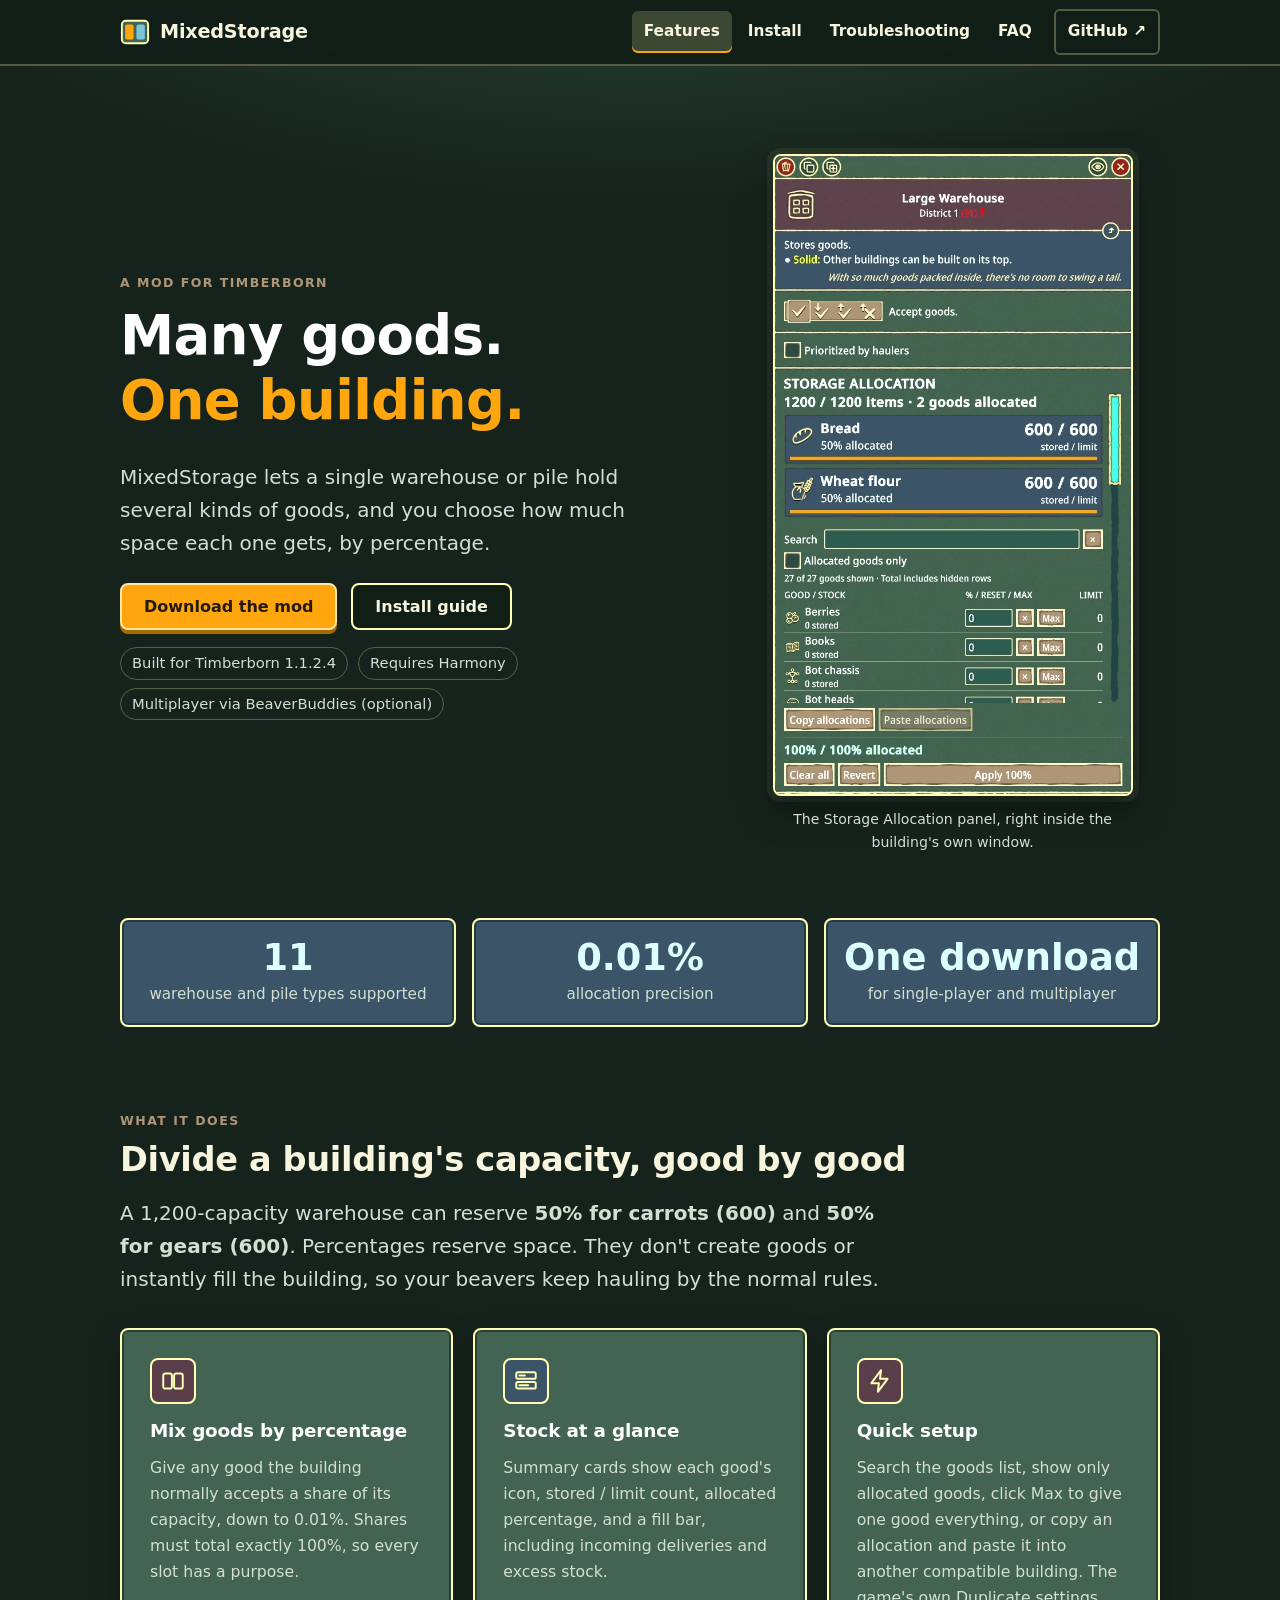
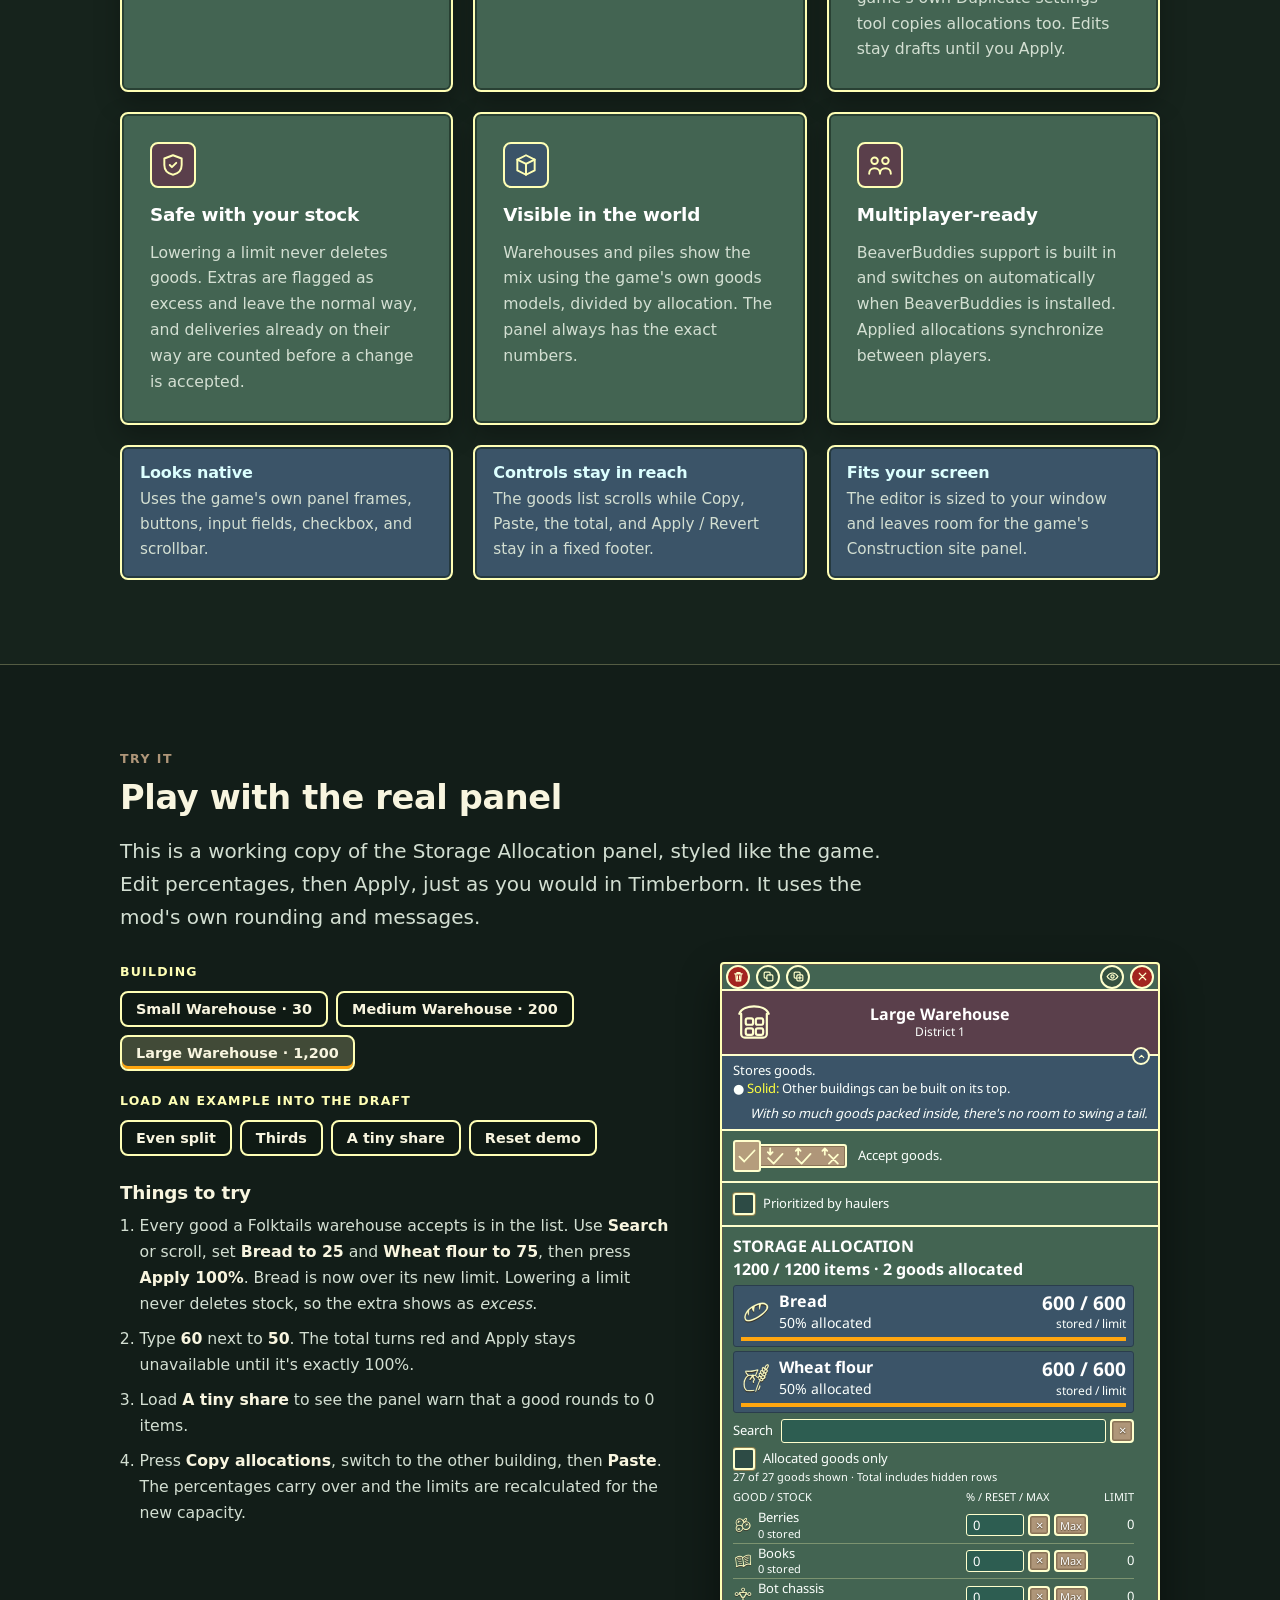
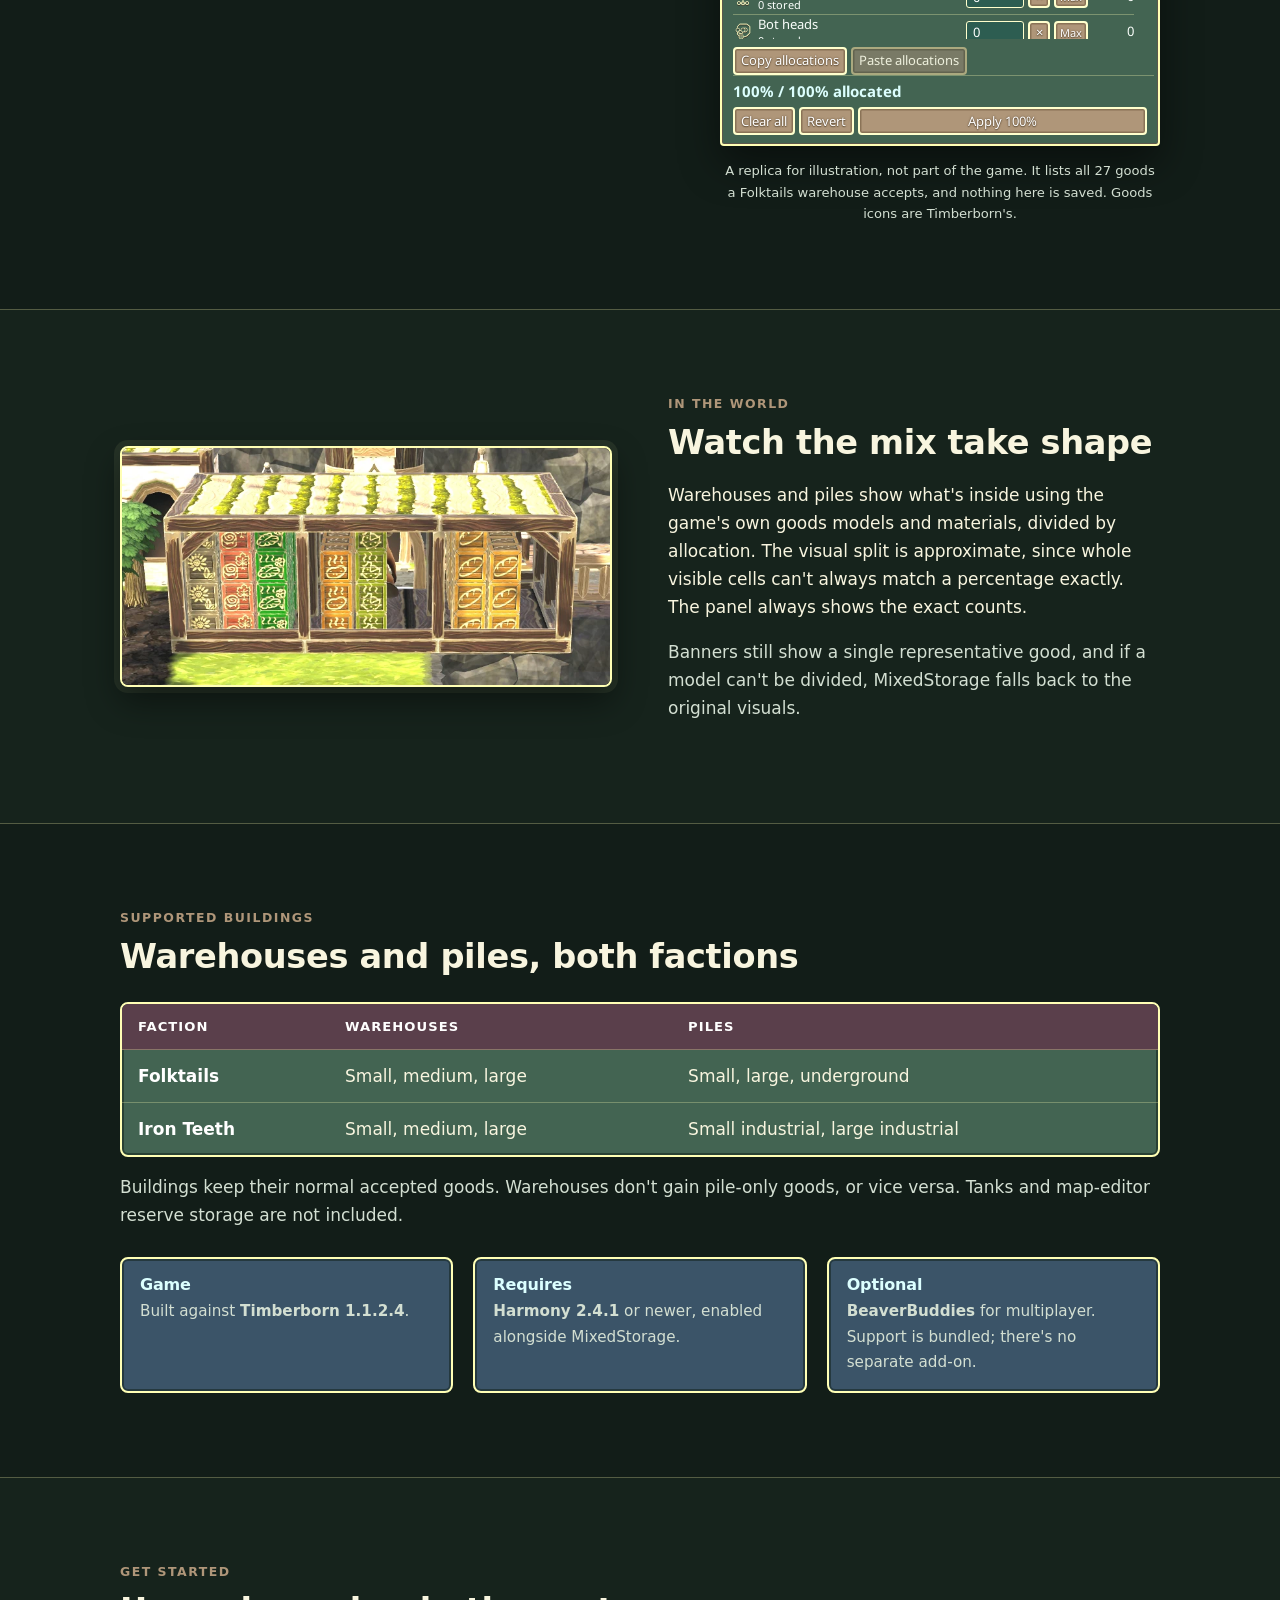
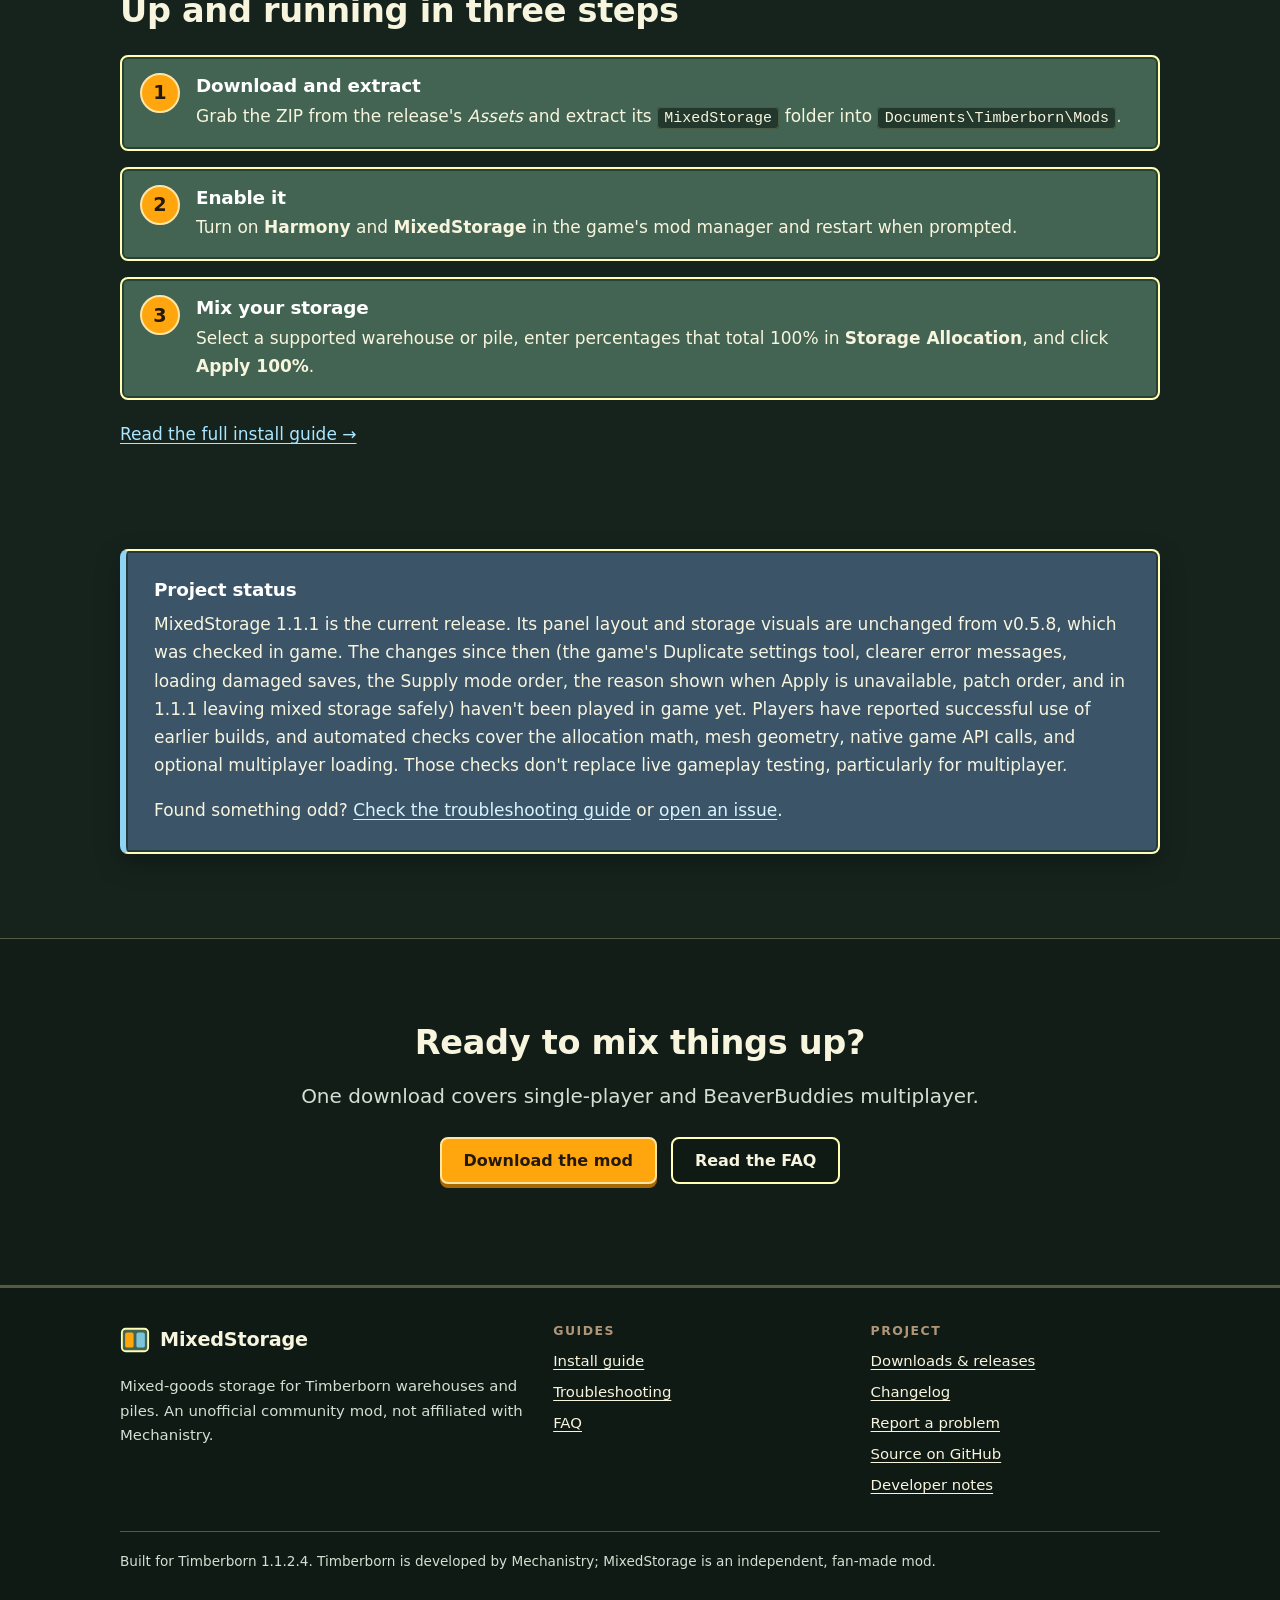
==== commit 75e84fa1: "Deploy website from main@ec7be78" ====
--- a/index.html
+++ b/index.html
@@ -255,7 +255,7 @@
   <div class="wrap">
     <div class="panel panel--blue note note--info">
       <h3>Project status</h3>
-      <p>MixedStorage 1.1.0 is the current release. Its panel layout and storage visuals are unchanged from v0.5.8, which was checked in game. The changes since then (the game's Duplicate settings tool, clearer error messages, loading damaged saves, and in 1.1.0 the Supply mode order, the reason shown when Apply is unavailable, and patch order) haven't been played in game yet. Players have reported successful use of earlier builds, and automated checks cover the allocation math, mesh geometry, native game API calls, and optional multiplayer loading. Those checks don't replace live gameplay testing, particularly for multiplayer.</p>
+      <p>MixedStorage 1.1.1 is the current release. Its panel layout and storage visuals are unchanged from v0.5.8, which was checked in game. The changes since then (the game's Duplicate settings tool, clearer error messages, loading damaged saves, the Supply mode order, the reason shown when Apply is unavailable, patch order, and in 1.1.1 leaving mixed storage safely) haven't been played in game yet. Players have reported successful use of earlier builds, and automated checks cover the allocation math, mesh geometry, native game API calls, and optional multiplayer loading. Those checks don't replace live gameplay testing, particularly for multiplayer.</p>
       <p>Found something odd? <a href="troubleshooting.html">Check the troubleshooting guide</a> or <a href="https://github.com/timbermods/MixedStorage/issues" rel="noopener">open an issue</a>.</p>
     </div>
   </div>
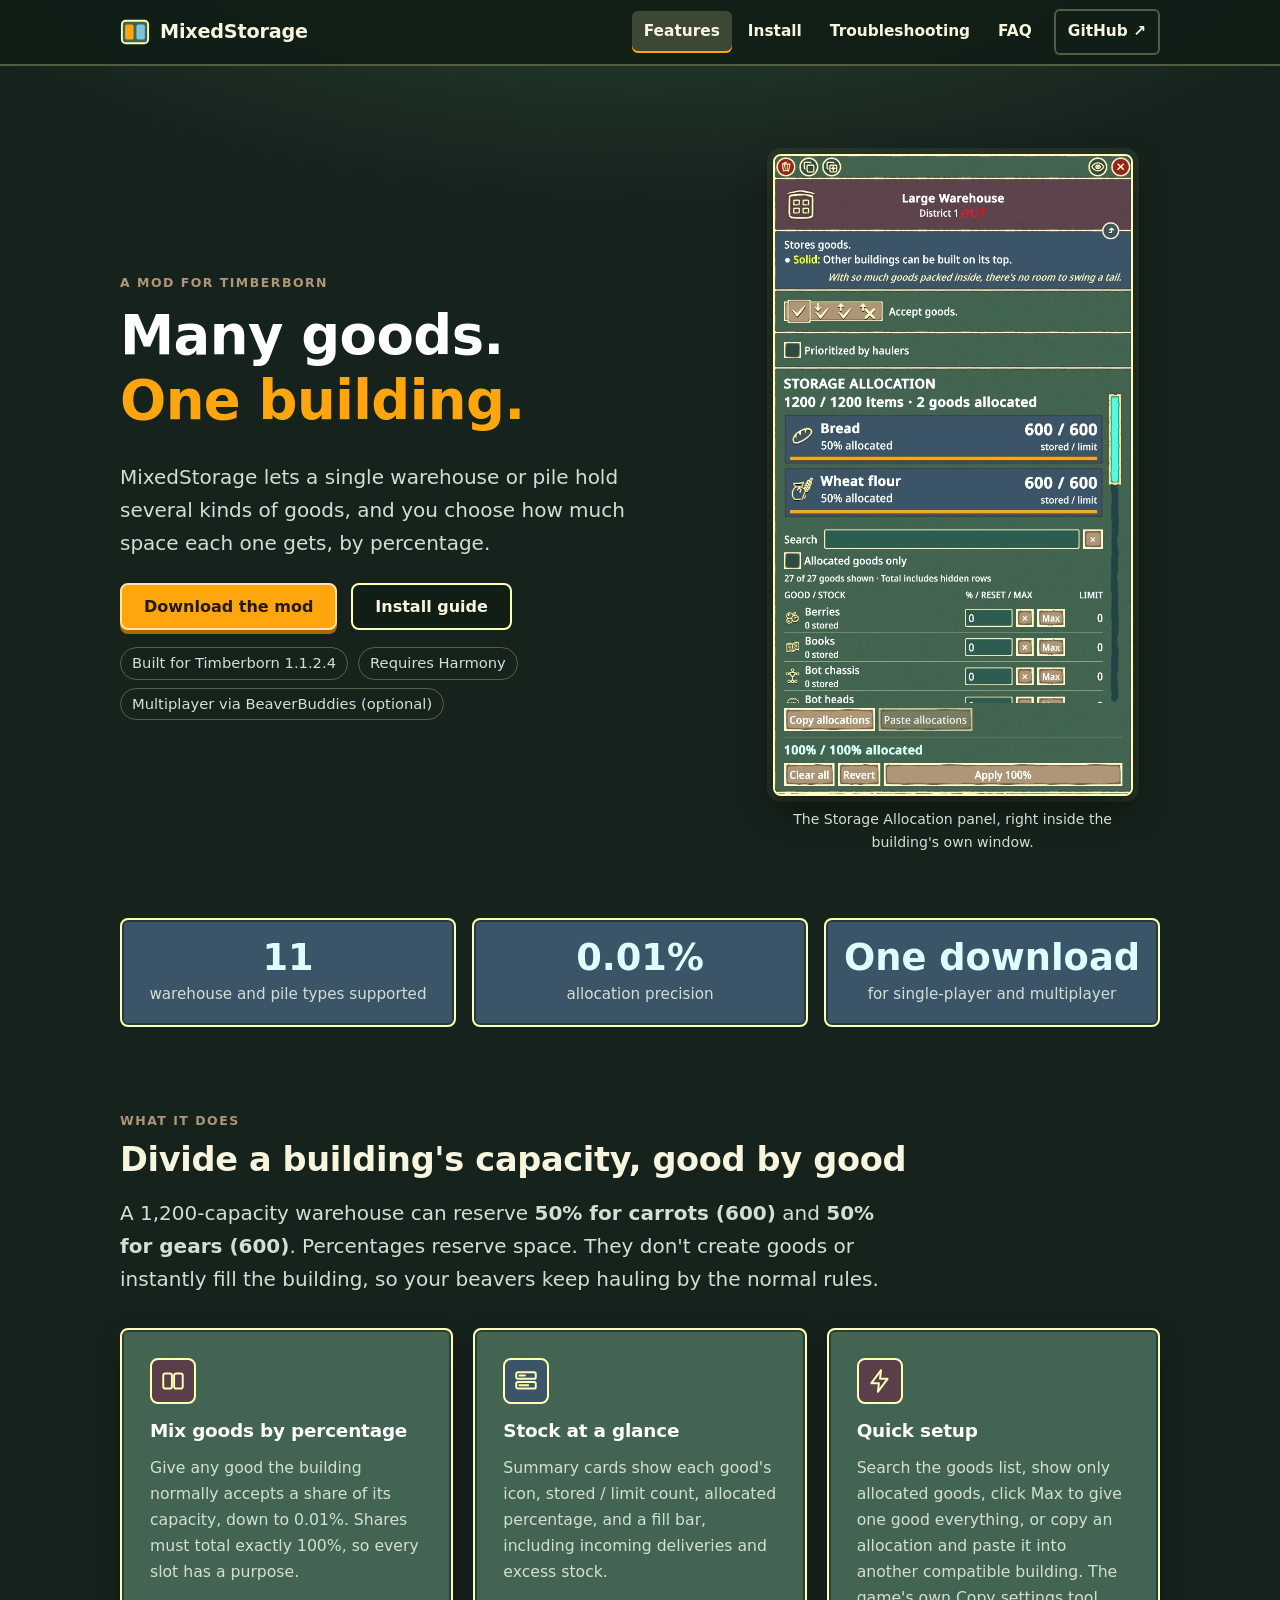
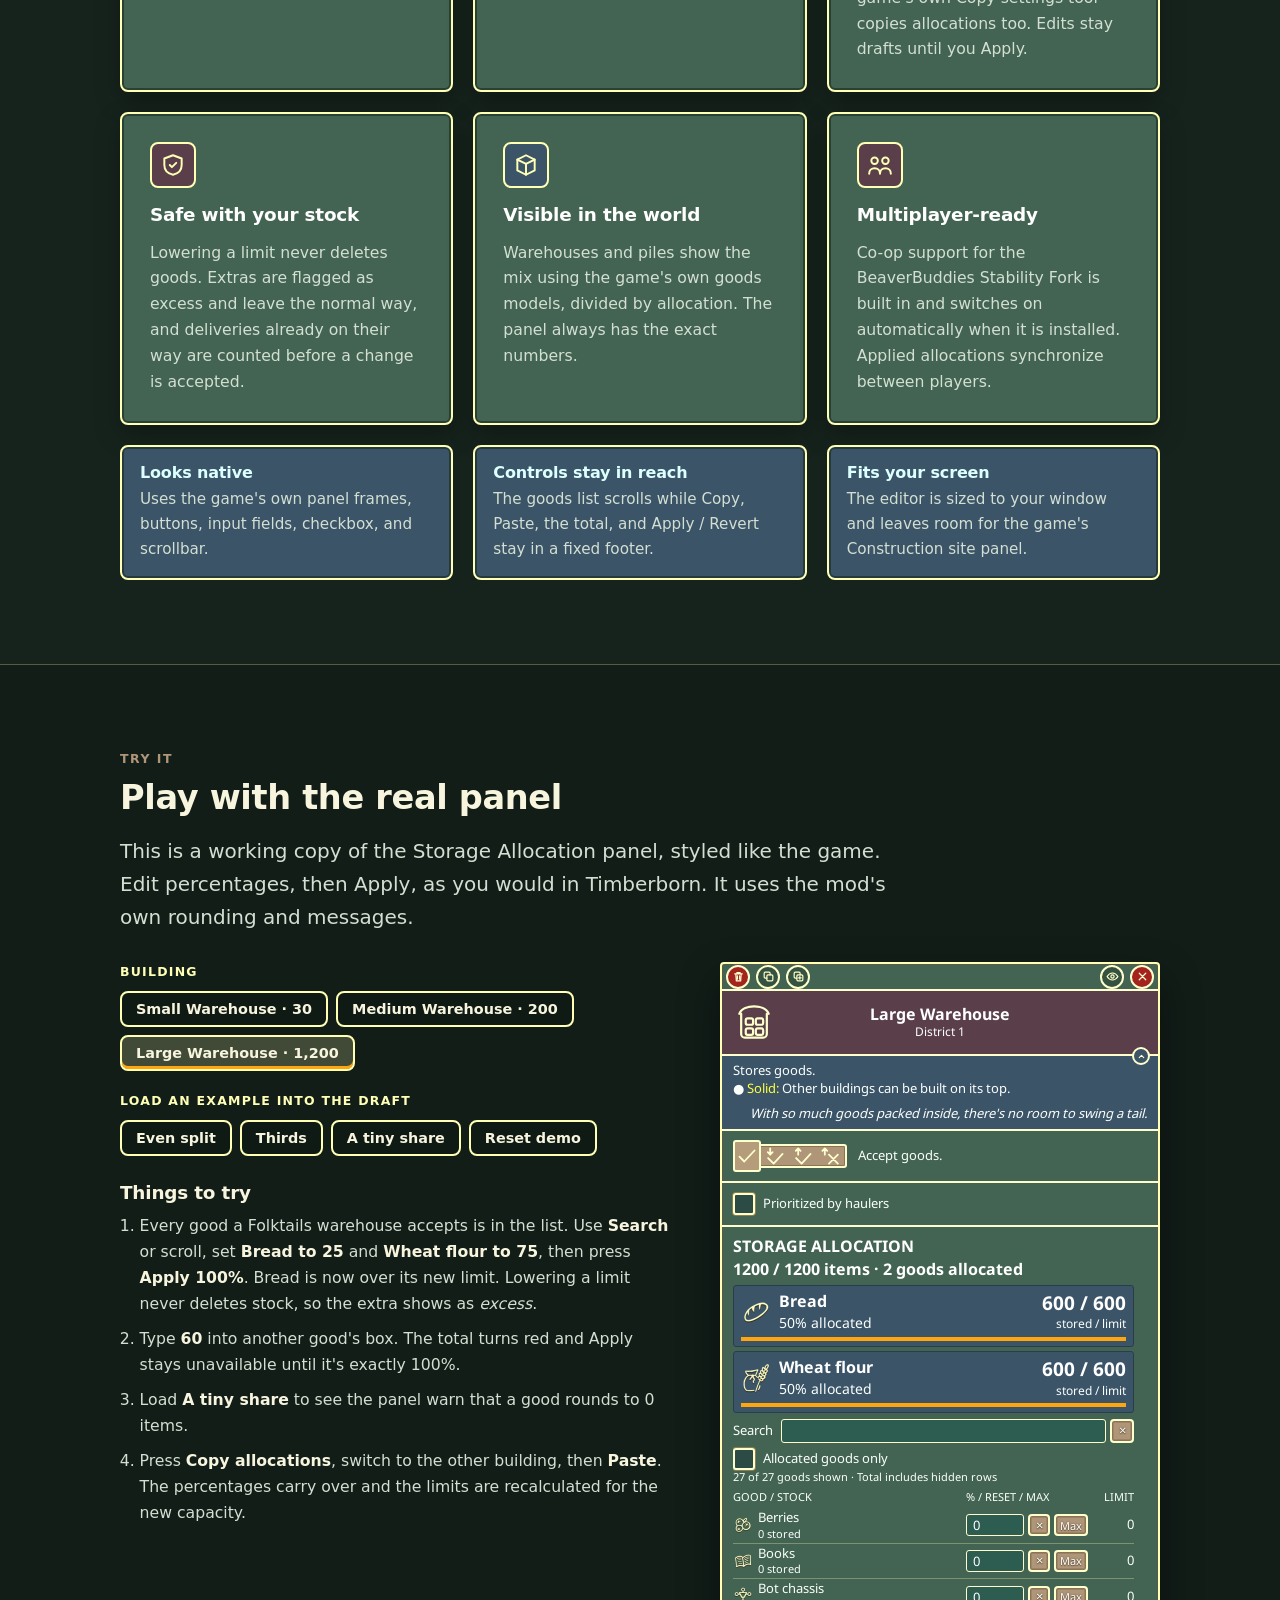
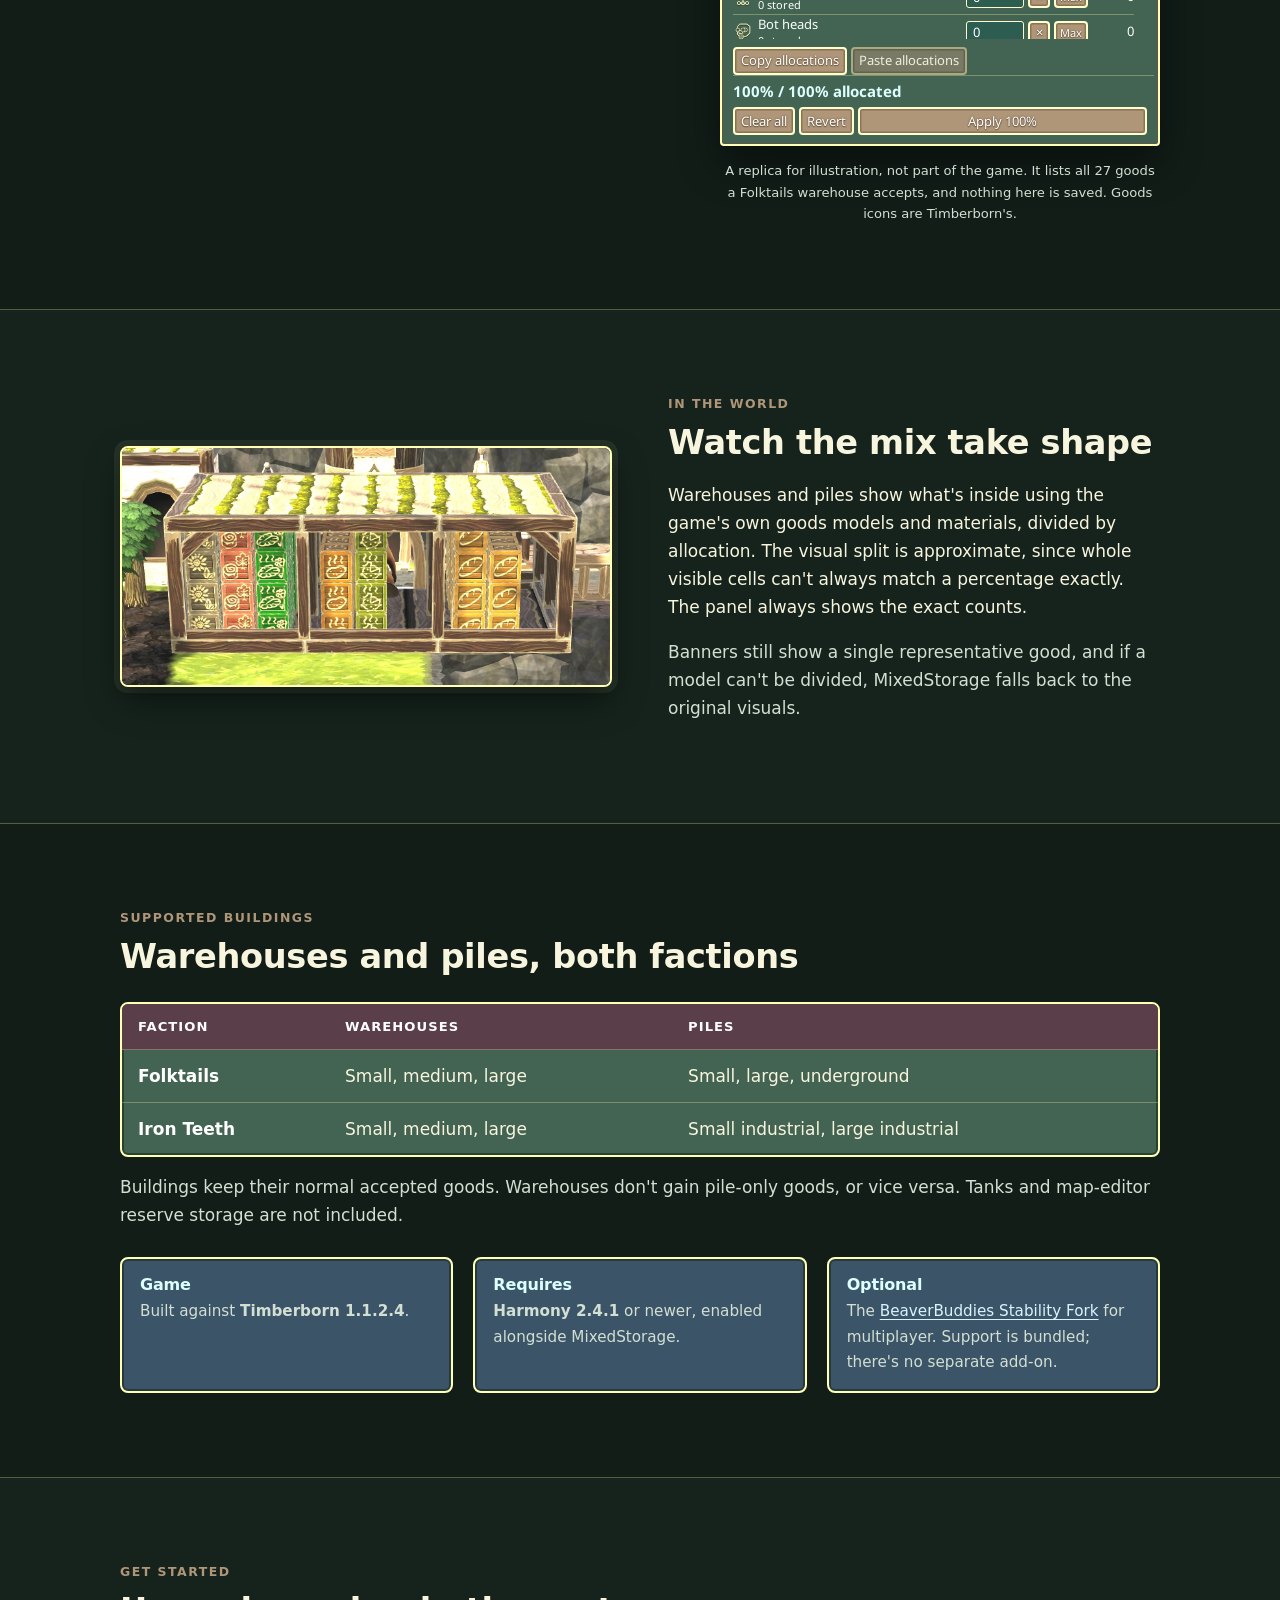
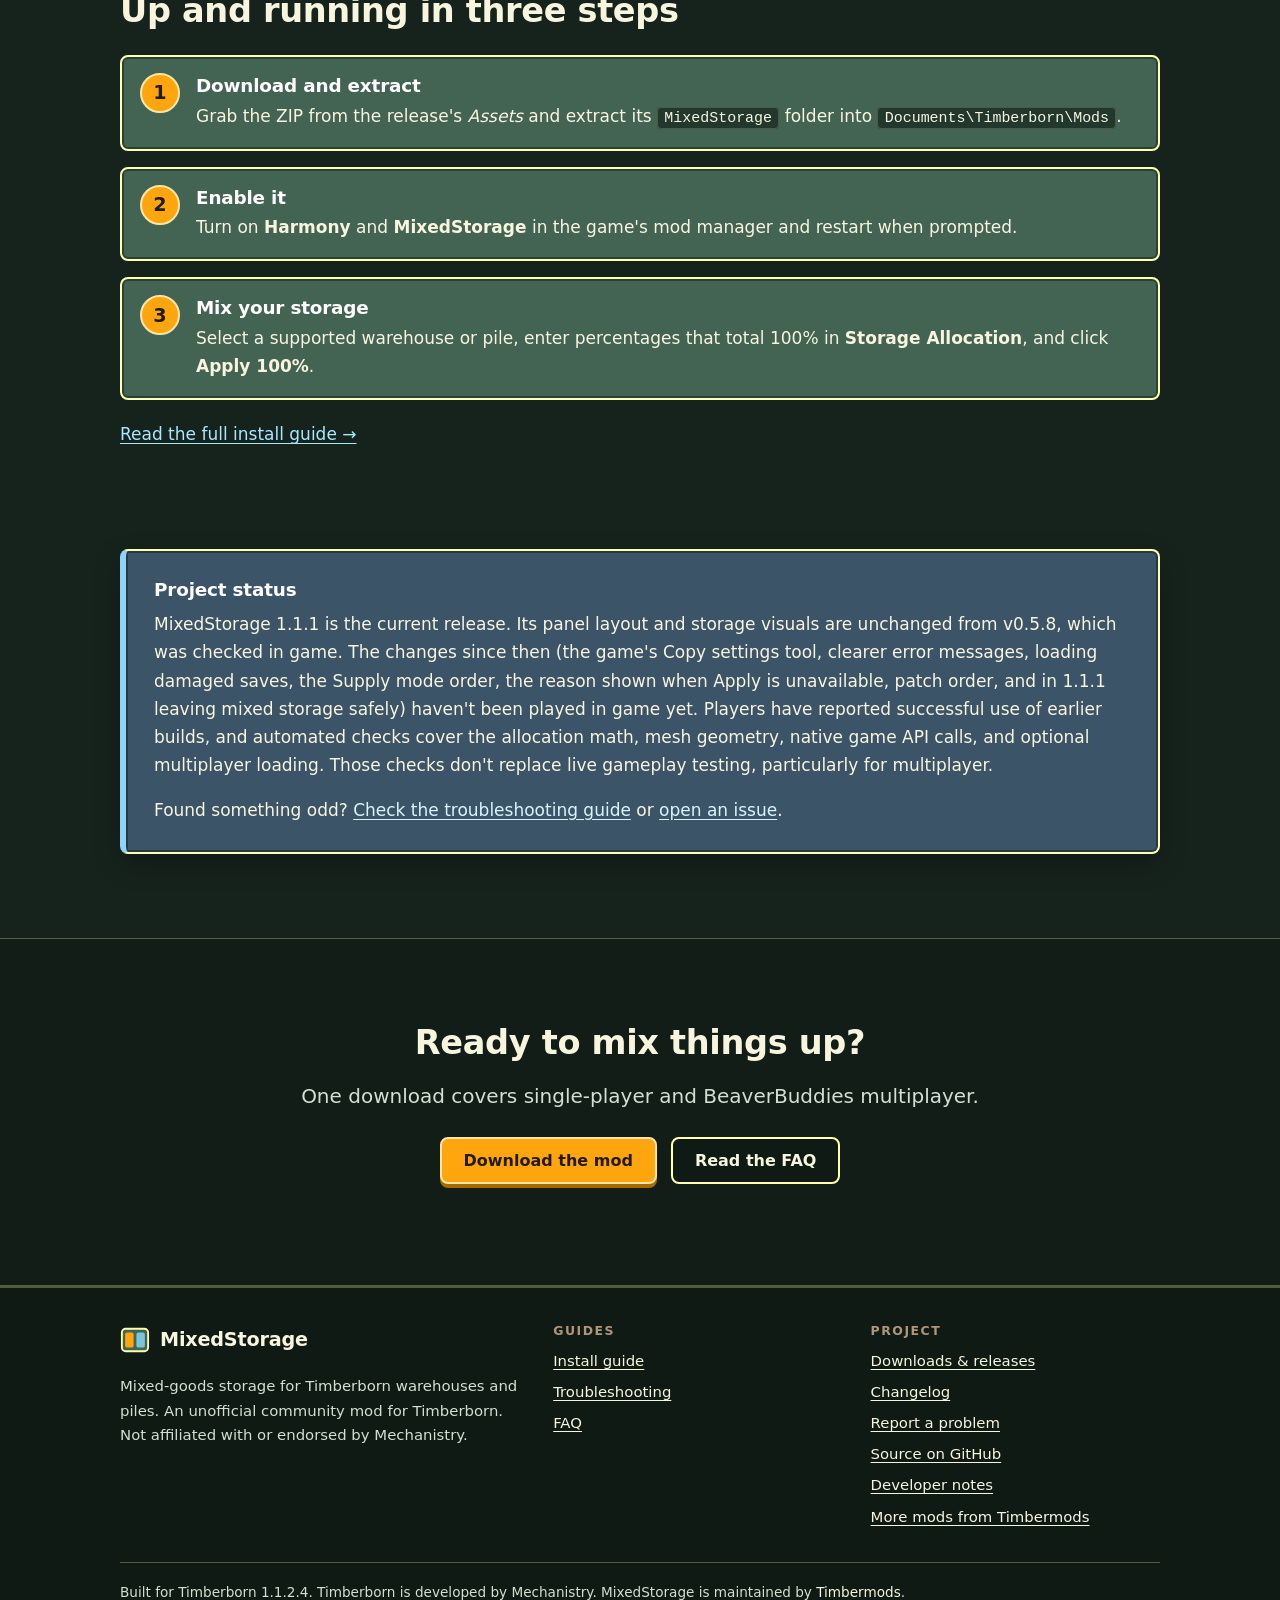
==== commit bf3b812c: "Docs: mirror the site/ audit from main (docs/audit-2026-09-22) The same text and link changes as sit" ====
--- a/index.html
+++ b/index.html
@@ -90,10 +90,10 @@
     <div class="grid-3" style="margin-top:32px">
       <article class="panel card"><div class="icon"><svg aria-hidden="true"><use href="#i-split"/></svg></div><h3>Mix goods by percentage</h3><p>Give any good the building normally accepts a share of its capacity, down to 0.01%. Shares must total exactly 100%, so every slot has a purpose.</p></article>
       <article class="panel card"><div class="icon"><svg aria-hidden="true"><use href="#i-stack"/></svg></div><h3>Stock at a glance</h3><p>Summary cards show each good's icon, stored / limit count, allocated percentage, and a fill bar, including incoming deliveries and excess stock.</p></article>
-      <article class="panel card"><div class="icon"><svg aria-hidden="true"><use href="#i-bolt"/></svg></div><h3>Quick setup</h3><p>Search the goods list, show only allocated goods, click Max to give one good everything, or copy an allocation and paste it into another compatible building. The game's own Duplicate settings tool copies allocations too. Edits stay drafts until you Apply.</p></article>
+      <article class="panel card"><div class="icon"><svg aria-hidden="true"><use href="#i-bolt"/></svg></div><h3>Quick setup</h3><p>Search the goods list, show only allocated goods, click Max to give one good everything, or copy an allocation and paste it into another compatible building. The game's own Copy settings tool copies allocations too. Edits stay drafts until you Apply.</p></article>
       <article class="panel card"><div class="icon"><svg aria-hidden="true"><use href="#i-shield"/></svg></div><h3>Safe with your stock</h3><p>Lowering a limit never deletes goods. Extras are flagged as excess and leave the normal way, and deliveries already on their way are counted before a change is accepted.</p></article>
       <article class="panel card"><div class="icon"><svg aria-hidden="true"><use href="#i-cube"/></svg></div><h3>Visible in the world</h3><p>Warehouses and piles show the mix using the game's own goods models, divided by allocation. The panel always has the exact numbers.</p></article>
-      <article class="panel card"><div class="icon"><svg aria-hidden="true"><use href="#i-people"/></svg></div><h3>Multiplayer-ready</h3><p>BeaverBuddies support is built in and switches on automatically when BeaverBuddies is installed. Applied allocations synchronize between players.</p></article>
+      <article class="panel card"><div class="icon"><svg aria-hidden="true"><use href="#i-people"/></svg></div><h3>Multiplayer-ready</h3><p>Co-op support for the BeaverBuddies Stability Fork is built in and switches on automatically when it is installed. Applied allocations synchronize between players.</p></article>
     </div>
     <div class="grid-3" style="margin-top:20px">
       <div class="panel panel--blue panel--flat mini"><h3>Looks native</h3><p>Uses the game's own panel frames, buttons, input fields, checkbox, and scrollbar.</p></div>
@@ -107,7 +107,7 @@
   <div class="wrap">
     <p class="eyebrow">Try it</p>
     <h2>Play with the real panel</h2>
-    <p class="lead">This is a working copy of the Storage Allocation panel, styled like the game. Edit percentages, then Apply, just as you would in Timberborn. It uses the mod's own rounding and messages.</p>
+    <p class="lead">This is a working copy of the Storage Allocation panel, styled like the game. Edit percentages, then Apply, as you would in Timberborn. It uses the mod's own rounding and messages.</p>
     <noscript><p class="muted">The interactive panel needs JavaScript. The screenshot at the top of this page shows what it looks like.</p></noscript>
     <div class="ig-stage" data-demo-stage>
       <div class="ig-side">
@@ -133,7 +133,7 @@
         <h3>Things to try</h3>
         <ol class="ig-tips">
           <li>Every good a Folktails warehouse accepts is in the list. Use <strong>Search</strong> or scroll, set <strong>Bread to 25</strong> and <strong>Wheat flour to 75</strong>, then press <strong>Apply 100%</strong>. Bread is now over its new limit. Lowering a limit never deletes stock, so the extra shows as <em>excess</em>.</li>
-          <li>Type <strong>60</strong> next to <strong>50</strong>. The total turns red and Apply stays unavailable until it's exactly 100%.</li>
+          <li>Type <strong>60</strong> into another good's box. The total turns red and Apply stays unavailable until it's exactly 100%.</li>
           <li>Load <strong>A tiny share</strong> to see the panel warn that a good rounds to 0 items.</li>
           <li>Press <strong>Copy allocations</strong>, switch to the other building, then <strong>Paste</strong>. The percentages carry over and the limits are recalculated for the new capacity.</li>
         </ol>
@@ -233,7 +233,7 @@
     <div class="grid-3" style="margin-top:28px">
       <div class="panel panel--blue panel--flat mini"><h3>Game</h3><p>Built against <strong>Timberborn 1.1.2.4</strong>.</p></div>
       <div class="panel panel--blue panel--flat mini"><h3>Requires</h3><p><strong>Harmony 2.4.1</strong> or newer, enabled alongside MixedStorage.</p></div>
-      <div class="panel panel--blue panel--flat mini"><h3>Optional</h3><p><strong>BeaverBuddies</strong> for multiplayer. Support is bundled; there's no separate add-on.</p></div>
+      <div class="panel panel--blue panel--flat mini"><h3>Optional</h3><p>The <a href="https://timbermods.github.io/BeaverBuddies-Stability-Fork/" rel="noopener">BeaverBuddies Stability Fork</a> for multiplayer. Support is bundled; there's no separate add-on.</p></div>
     </div>
   </div>
 </section>
@@ -255,7 +255,7 @@
   <div class="wrap">
     <div class="panel panel--blue note note--info">
       <h3>Project status</h3>
-      <p>MixedStorage 1.1.1 is the current release. Its panel layout and storage visuals are unchanged from v0.5.8, which was checked in game. The changes since then (the game's Duplicate settings tool, clearer error messages, loading damaged saves, the Supply mode order, the reason shown when Apply is unavailable, patch order, and in 1.1.1 leaving mixed storage safely) haven't been played in game yet. Players have reported successful use of earlier builds, and automated checks cover the allocation math, mesh geometry, native game API calls, and optional multiplayer loading. Those checks don't replace live gameplay testing, particularly for multiplayer.</p>
+      <p>MixedStorage 1.1.1 is the current release. Its panel layout and storage visuals are unchanged from v0.5.8, which was checked in game. The changes since then (the game's Copy settings tool, clearer error messages, loading damaged saves, the Supply mode order, the reason shown when Apply is unavailable, patch order, and in 1.1.1 leaving mixed storage safely) haven't been played in game yet. Players have reported successful use of earlier builds, and automated checks cover the allocation math, mesh geometry, native game API calls, and optional multiplayer loading. Those checks don't replace live gameplay testing, particularly for multiplayer.</p>
       <p>Found something odd? <a href="troubleshooting.html">Check the troubleshooting guide</a> or <a href="https://github.com/timbermods/MixedStorage/issues" rel="noopener">open an issue</a>.</p>
     </div>
   </div>
@@ -279,7 +279,7 @@
     <div class="footer__grid">
       <div>
         <a class="brand" href="./"><svg viewBox="0 0 32 32" aria-hidden="true"><rect x="2" y="4" width="28" height="24" rx="4" fill="#436452" stroke="#ffffb5" stroke-width="2"/><rect x="5.5" y="8" width="9" height="16" rx="2" fill="#ffa60f"/><rect x="17.5" y="8" width="9" height="16" rx="2" fill="#7cc4d9"/></svg><span>MixedStorage</span></a>
-        <p style="margin-top:12px;max-width:44ch">Mixed-goods storage for Timberborn warehouses and piles. An unofficial community mod, not affiliated with Mechanistry.</p>
+        <p style="margin-top:12px;max-width:44ch">Mixed-goods storage for Timberborn warehouses and piles. An unofficial community mod for Timberborn. Not affiliated with or endorsed by Mechanistry.</p>
       </div>
       <div>
         <h2>Guides</h2>
@@ -297,10 +297,11 @@
           <li><a href="https://github.com/timbermods/MixedStorage/issues" rel="noopener">Report a problem</a></li>
           <li><a href="https://github.com/timbermods/MixedStorage" rel="noopener">Source on GitHub</a></li>
           <li><a href="https://github.com/timbermods/MixedStorage/blob/main/docs/DEVELOPMENT.md" rel="noopener">Developer notes</a></li>
+          <li><a href="https://timbermods.github.io/">More mods from Timbermods</a></li>
         </ul>
       </div>
     </div>
-    <p class="footer__fine">Built for Timberborn 1.1.2.4. Timberborn is developed by Mechanistry; MixedStorage is an independent, fan-made mod.</p>
+    <p class="footer__fine">Built for Timberborn 1.1.2.4. Timberborn is developed by Mechanistry. MixedStorage is maintained by <a href="https://github.com/timbermods" rel="noopener">Timbermods</a>.</p>
   </div>
 </footer>
 <script src="assets/site.js" defer></script>
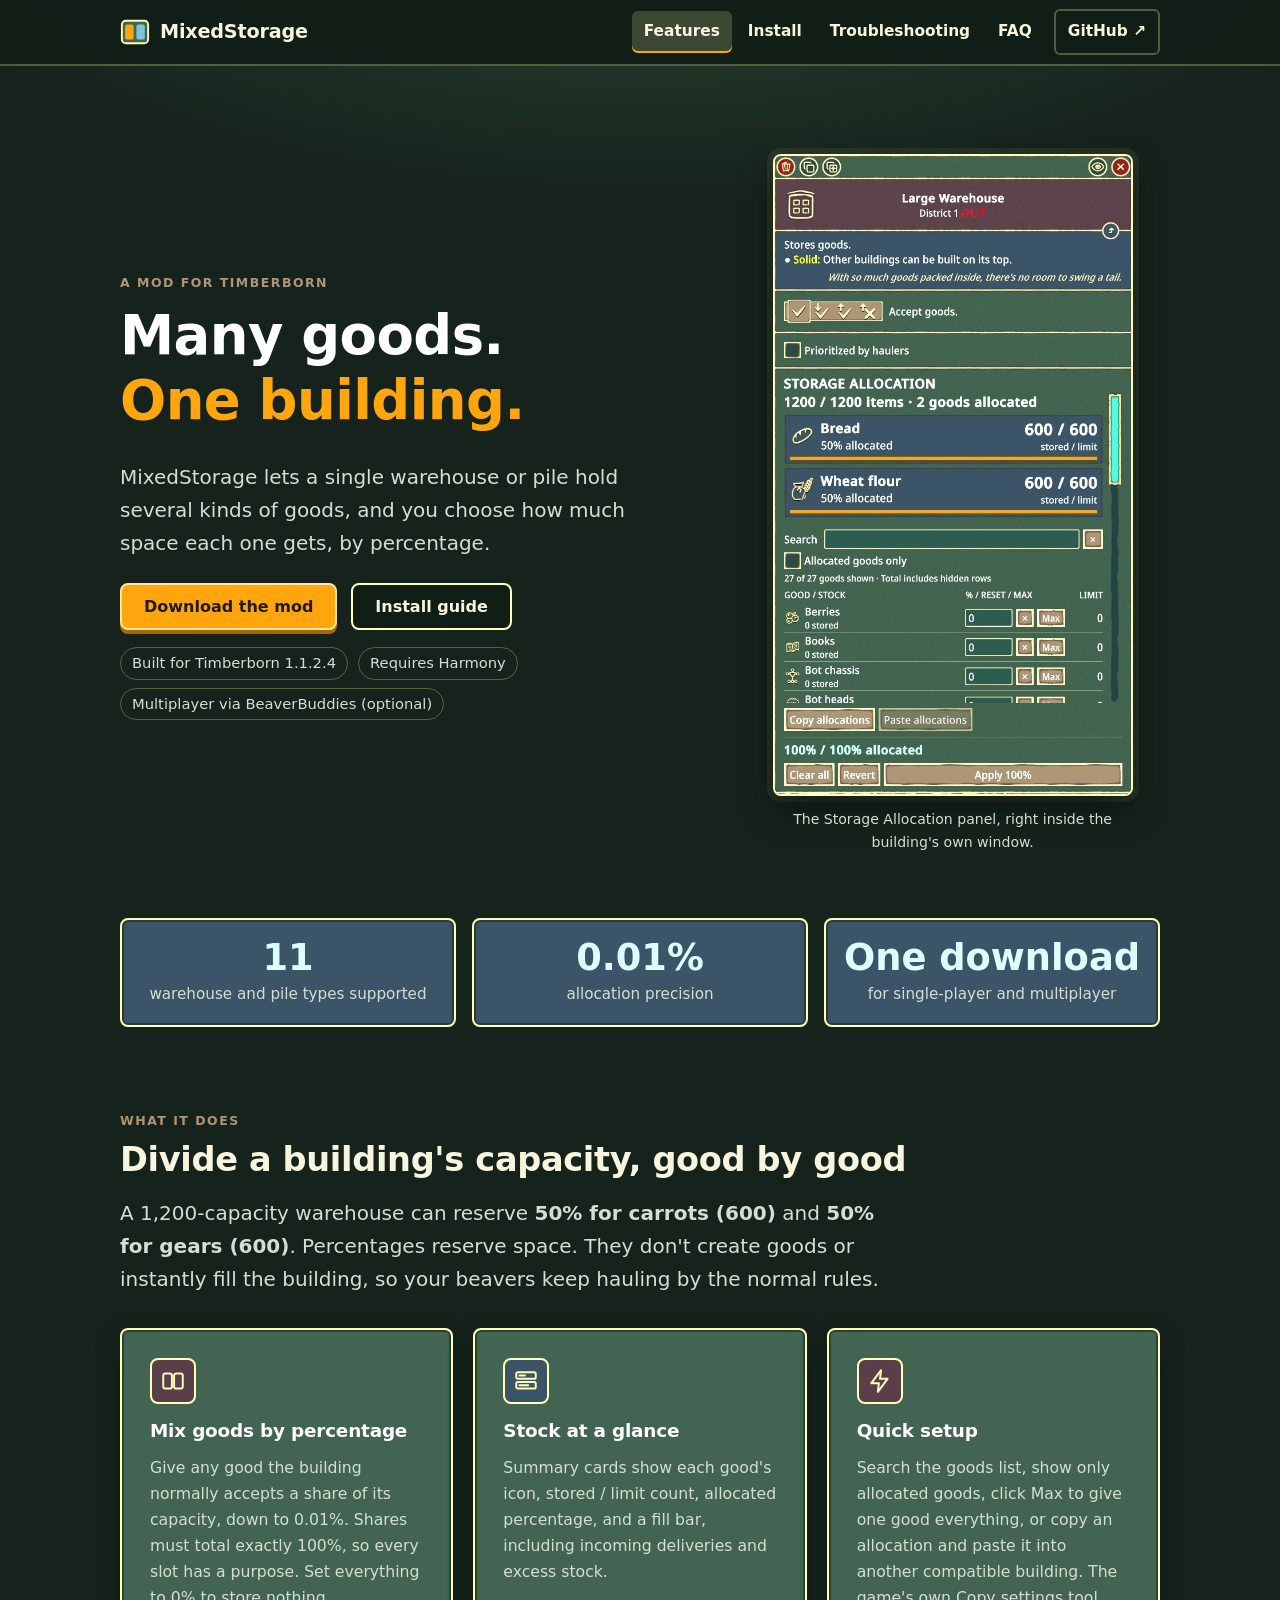
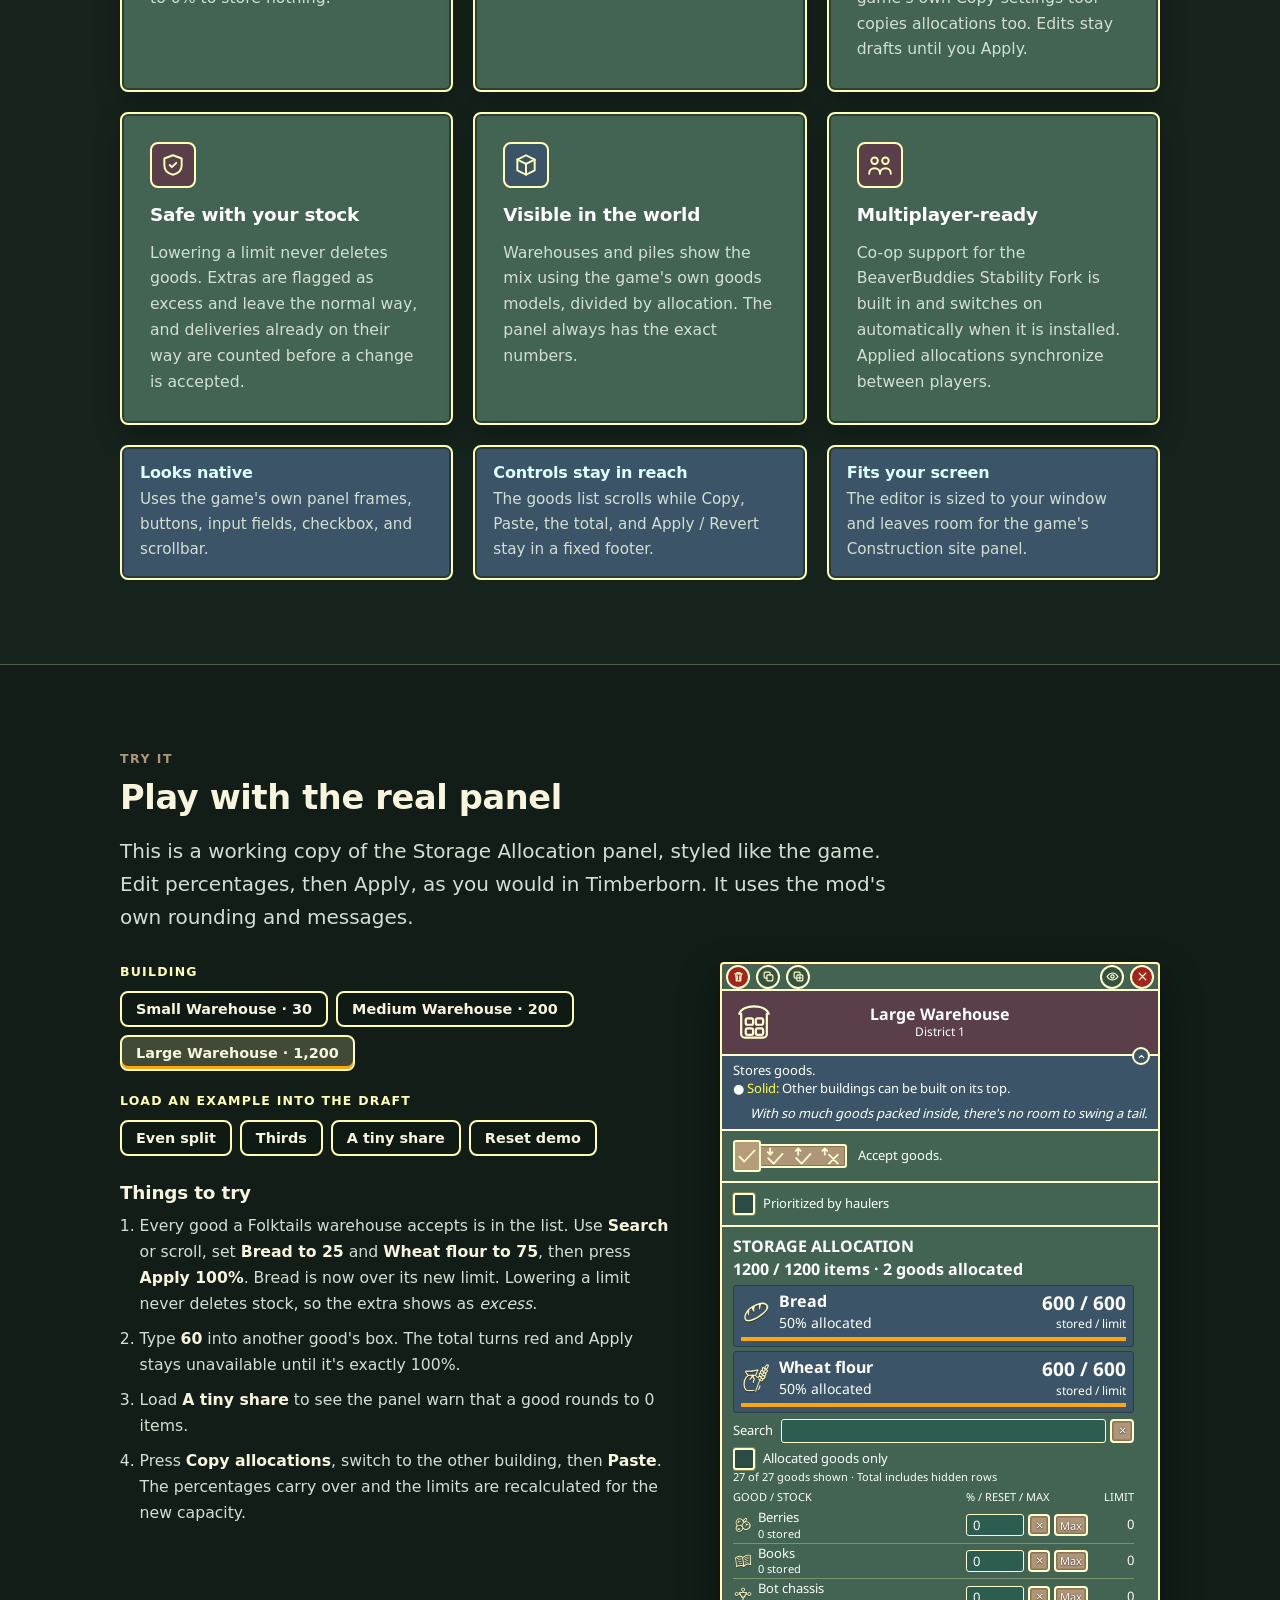
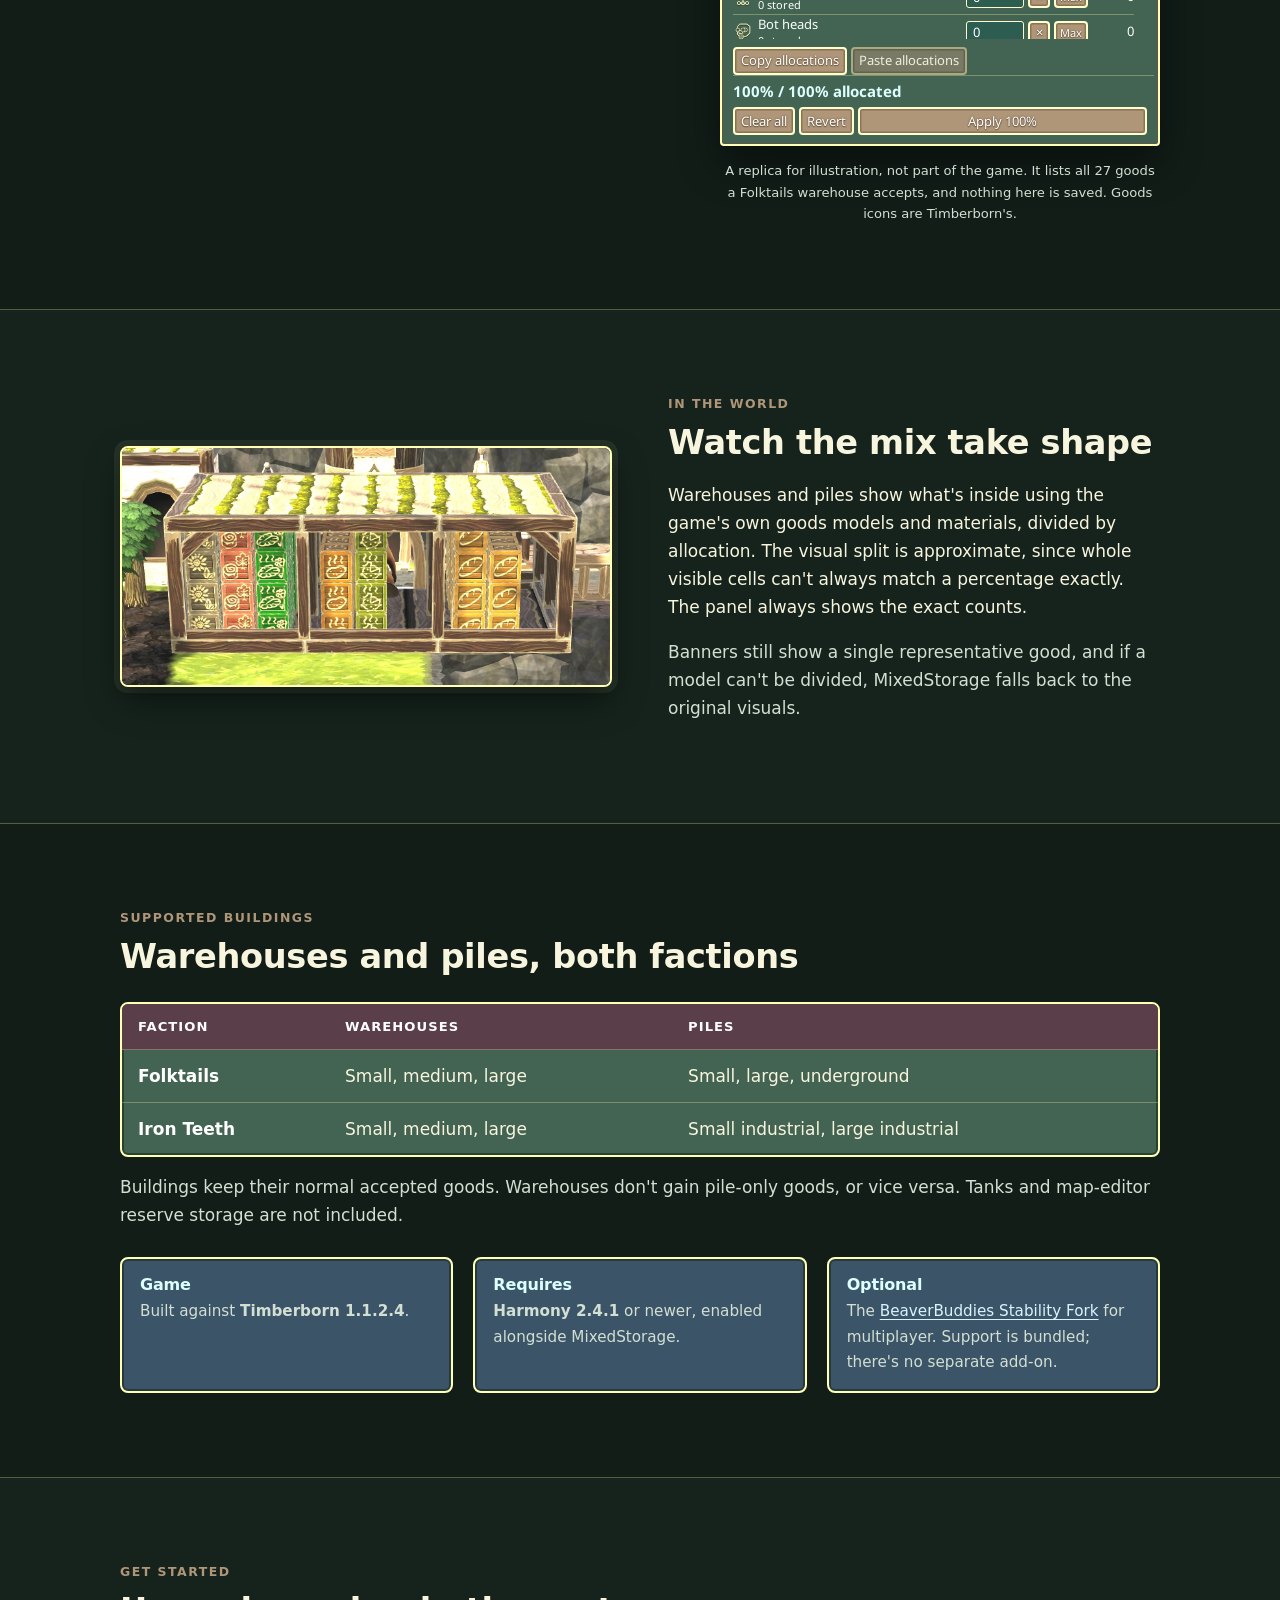
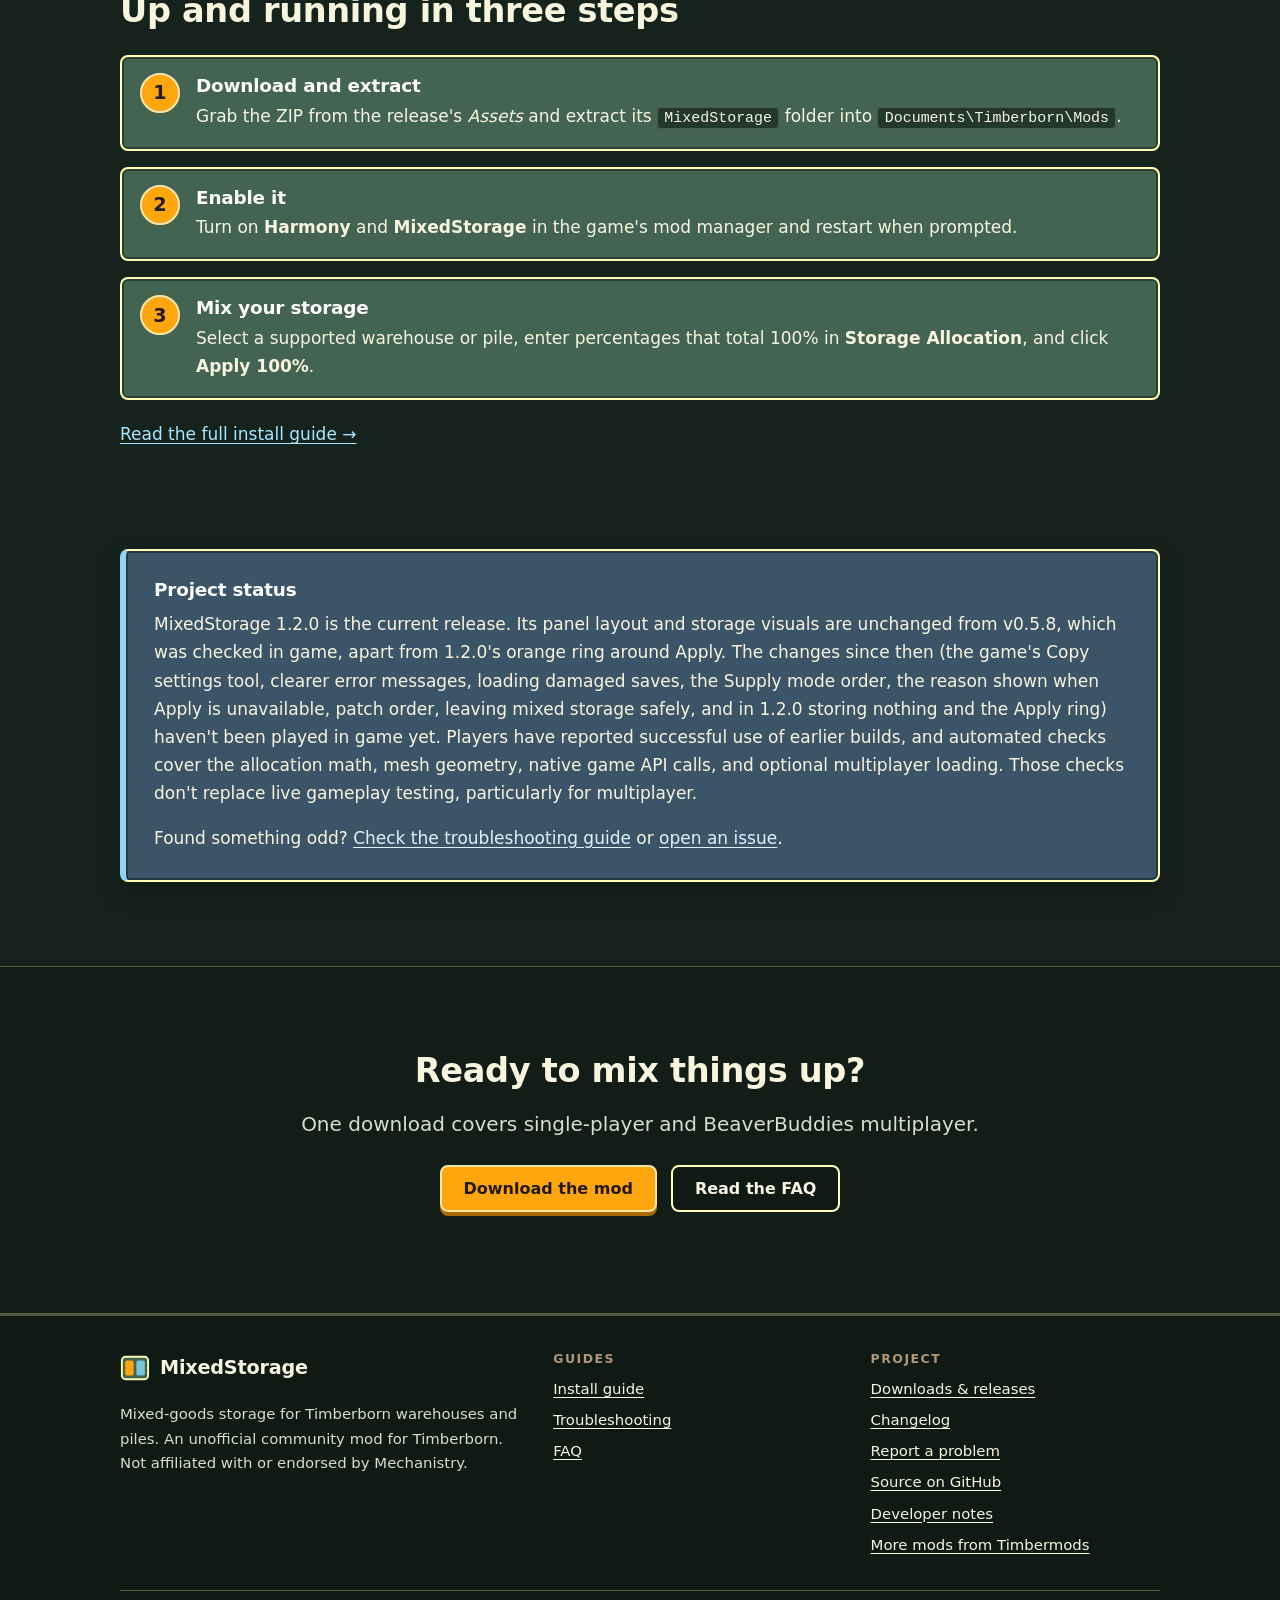
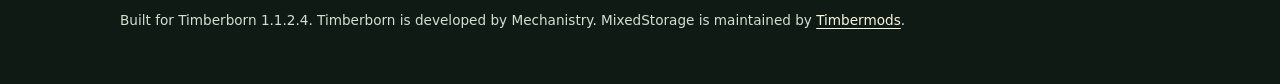
==== commit a6b7267a: "Deploy website from main@f3c8097" ====
--- a/index.html
+++ b/index.html
@@ -88,7 +88,7 @@
     <h2>Divide a building's capacity, good by good</h2>
     <p class="lead">A 1,200-capacity warehouse can reserve <strong>50% for carrots (600)</strong> and <strong>50% for gears (600)</strong>. Percentages reserve space. They don't create goods or instantly fill the building, so your beavers keep hauling by the normal rules.</p>
     <div class="grid-3" style="margin-top:32px">
-      <article class="panel card"><div class="icon"><svg aria-hidden="true"><use href="#i-split"/></svg></div><h3>Mix goods by percentage</h3><p>Give any good the building normally accepts a share of its capacity, down to 0.01%. Shares must total exactly 100%, so every slot has a purpose.</p></article>
+      <article class="panel card"><div class="icon"><svg aria-hidden="true"><use href="#i-split"/></svg></div><h3>Mix goods by percentage</h3><p>Give any good the building normally accepts a share of its capacity, down to 0.01%. Shares must total exactly 100%, so every slot has a purpose. Set everything to 0% to store nothing.</p></article>
       <article class="panel card"><div class="icon"><svg aria-hidden="true"><use href="#i-stack"/></svg></div><h3>Stock at a glance</h3><p>Summary cards show each good's icon, stored / limit count, allocated percentage, and a fill bar, including incoming deliveries and excess stock.</p></article>
       <article class="panel card"><div class="icon"><svg aria-hidden="true"><use href="#i-bolt"/></svg></div><h3>Quick setup</h3><p>Search the goods list, show only allocated goods, click Max to give one good everything, or copy an allocation and paste it into another compatible building. The game's own Copy settings tool copies allocations too. Edits stay drafts until you Apply.</p></article>
       <article class="panel card"><div class="icon"><svg aria-hidden="true"><use href="#i-shield"/></svg></div><h3>Safe with your stock</h3><p>Lowering a limit never deletes goods. Extras are flagged as excess and leave the normal way, and deliveries already on their way are counted before a change is accepted.</p></article>
@@ -255,7 +255,7 @@
   <div class="wrap">
     <div class="panel panel--blue note note--info">
       <h3>Project status</h3>
-      <p>MixedStorage 1.1.1 is the current release. Its panel layout and storage visuals are unchanged from v0.5.8, which was checked in game. The changes since then (the game's Copy settings tool, clearer error messages, loading damaged saves, the Supply mode order, the reason shown when Apply is unavailable, patch order, and in 1.1.1 leaving mixed storage safely) haven't been played in game yet. Players have reported successful use of earlier builds, and automated checks cover the allocation math, mesh geometry, native game API calls, and optional multiplayer loading. Those checks don't replace live gameplay testing, particularly for multiplayer.</p>
+      <p>MixedStorage 1.2.0 is the current release. Its panel layout and storage visuals are unchanged from v0.5.8, which was checked in game, apart from 1.2.0's orange ring around Apply. The changes since then (the game's Copy settings tool, clearer error messages, loading damaged saves, the Supply mode order, the reason shown when Apply is unavailable, patch order, leaving mixed storage safely, and in 1.2.0 storing nothing and the Apply ring) haven't been played in game yet. Players have reported successful use of earlier builds, and automated checks cover the allocation math, mesh geometry, native game API calls, and optional multiplayer loading. Those checks don't replace live gameplay testing, particularly for multiplayer.</p>
       <p>Found something odd? <a href="troubleshooting.html">Check the troubleshooting guide</a> or <a href="https://github.com/timbermods/MixedStorage/issues" rel="noopener">open an issue</a>.</p>
     </div>
   </div>
--- a/assets/game-panel.css
+++ b/assets/game-panel.css
@@ -148,6 +148,8 @@
 .ig-total.is-bad { color: var(--ig-bad); }
 .ig-actions { display: flex; gap: 4px; margin-top: 6px; padding-right: 7px; }
 .ig-actions .ig-apply { flex: 1 1 0; margin-right: 0; }
+/* Unapplied changes: an orange ring around the button's own frame, as in the mod. */
+.ig-apply.is-pending { font-weight: 700; box-shadow: 0 0 0 2px var(--ig-orange), inset 0 0 0 1.5px var(--ig-tan-line); }
 .ig-clip .ig-btn { margin-right: 0; }
 
 @media (max-width: 900px) {
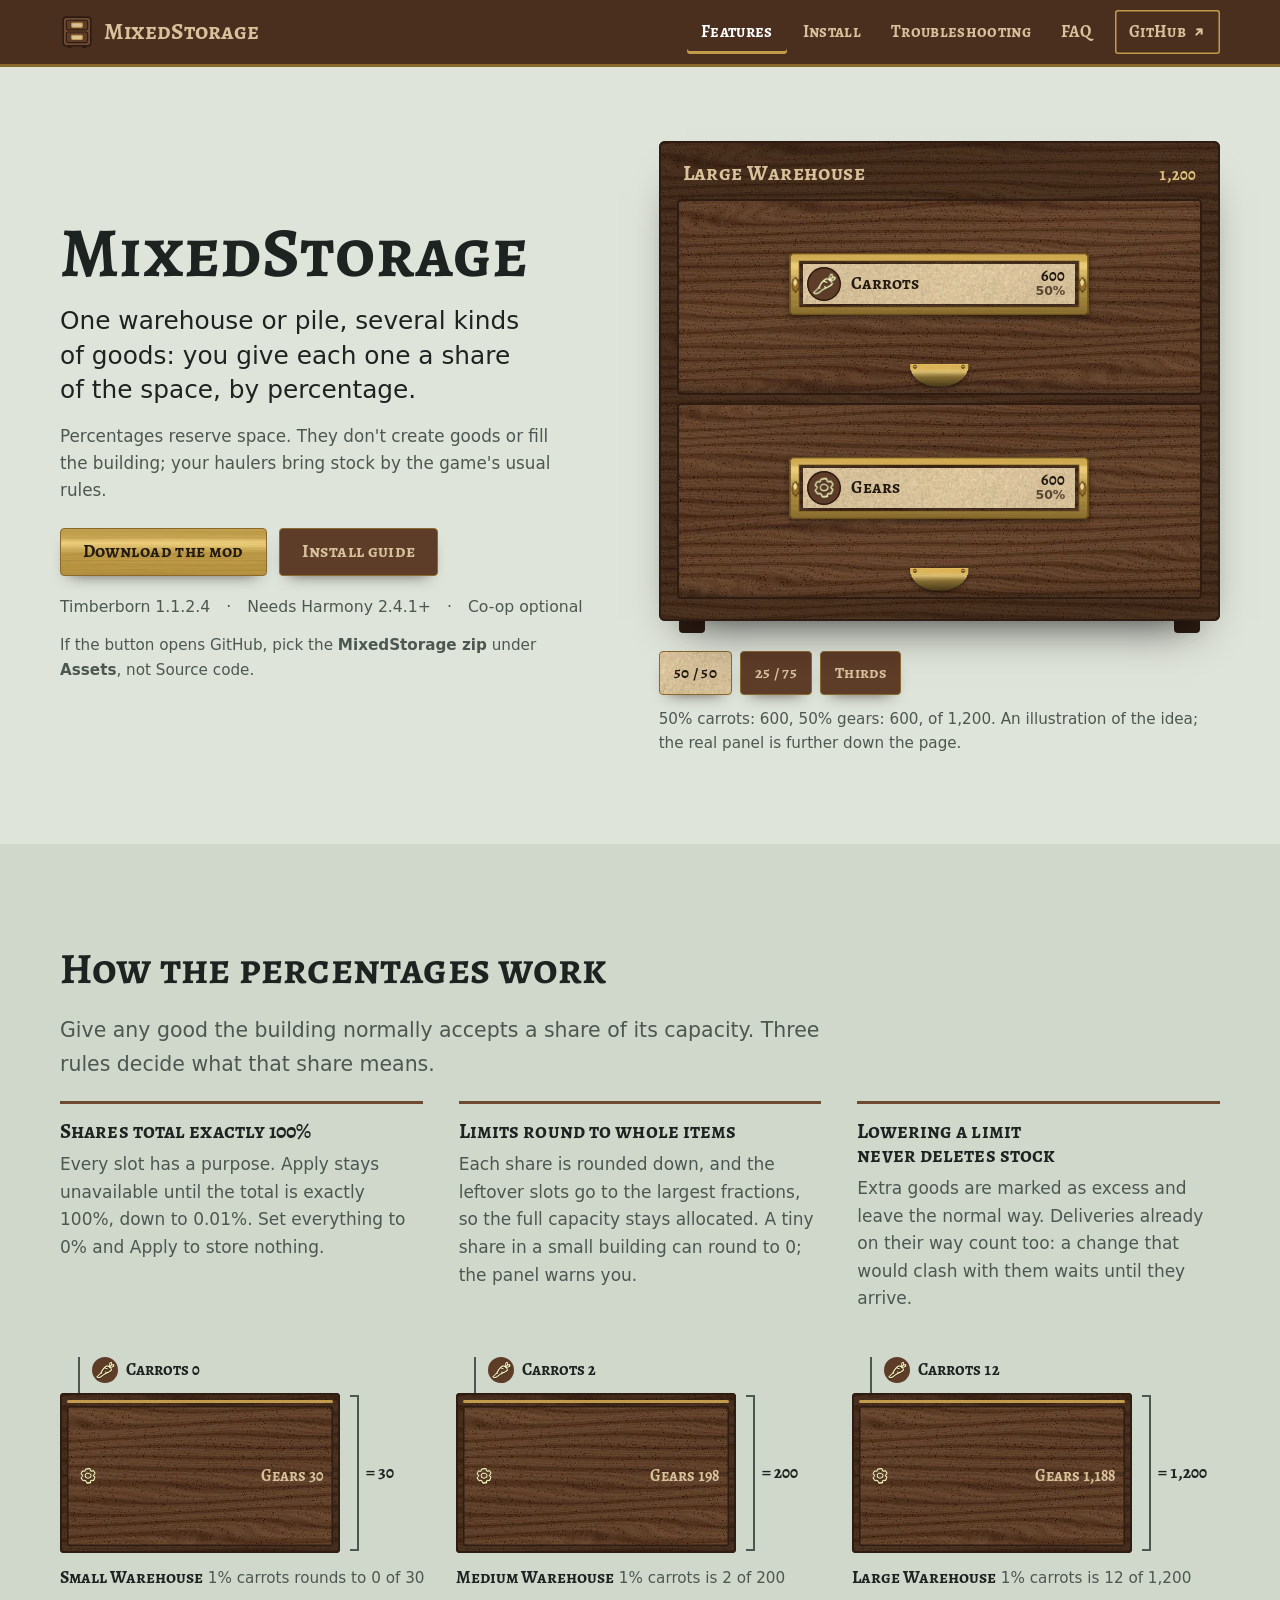
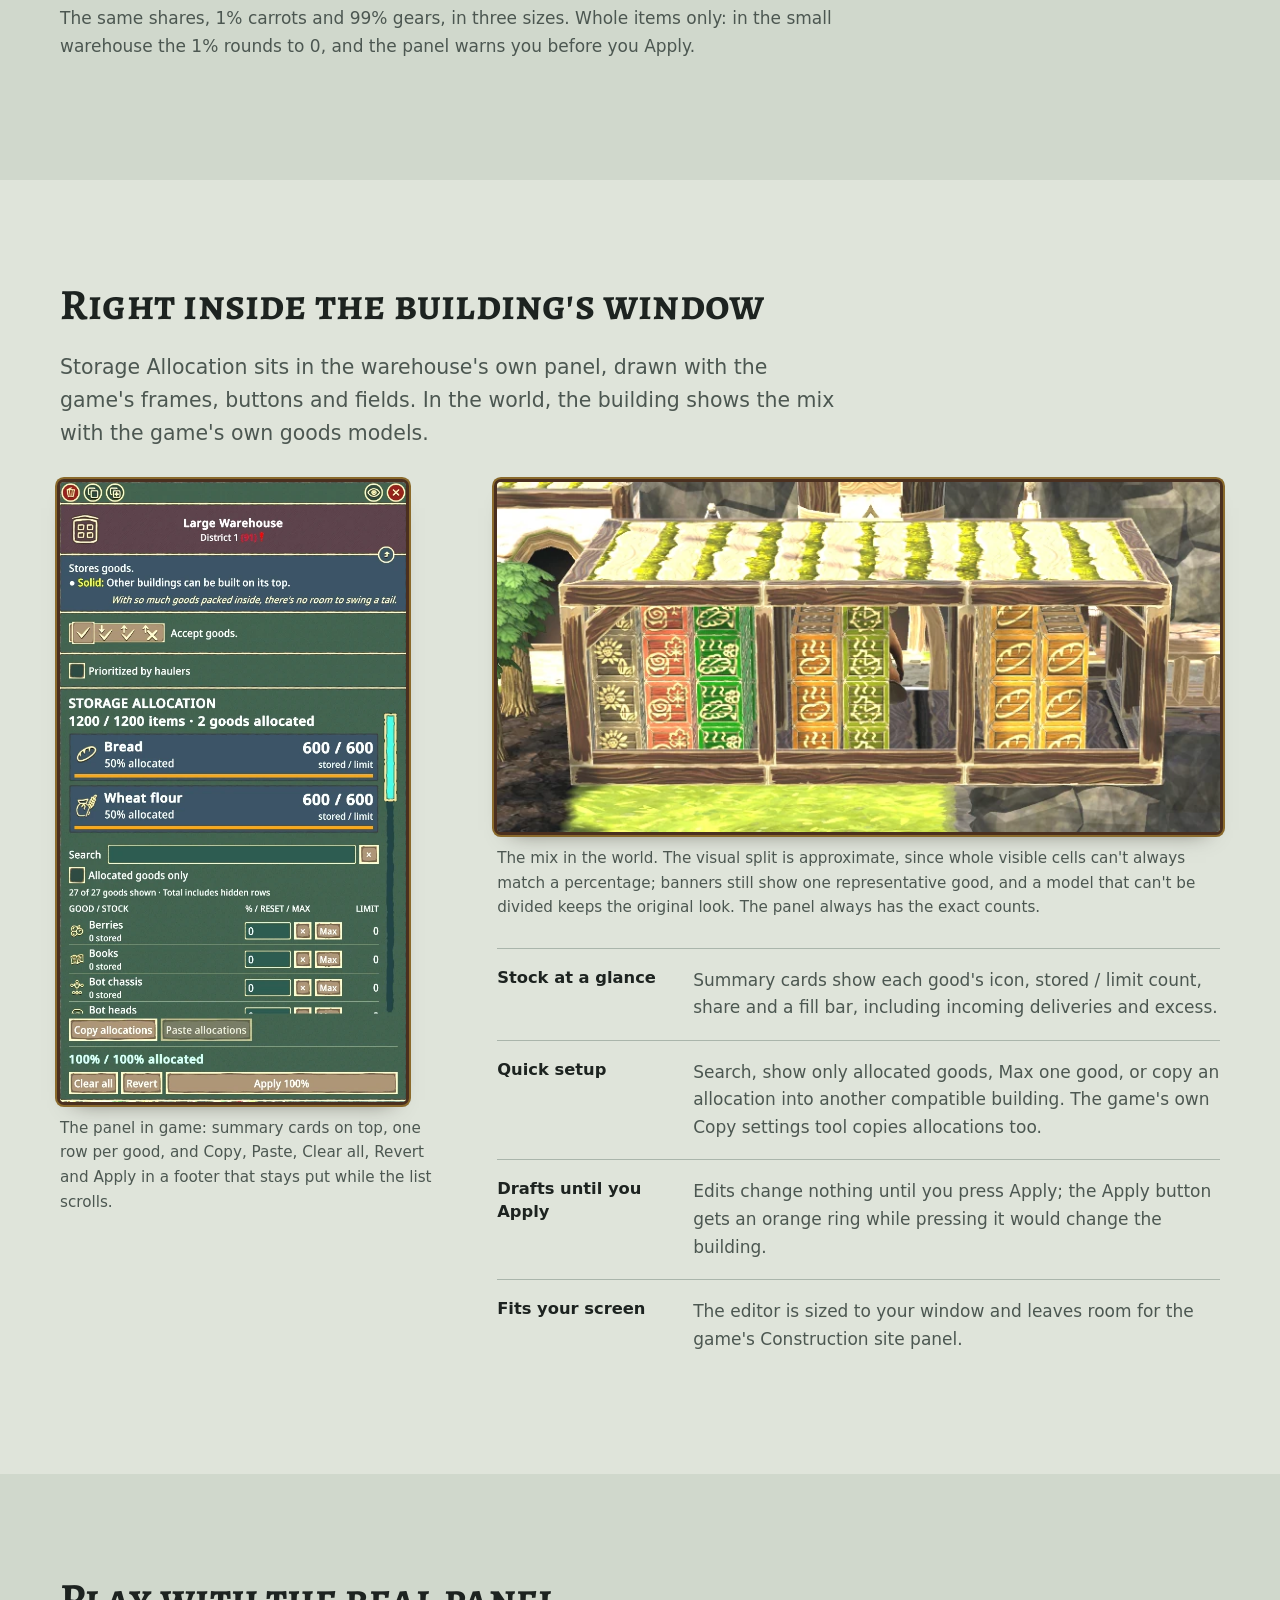
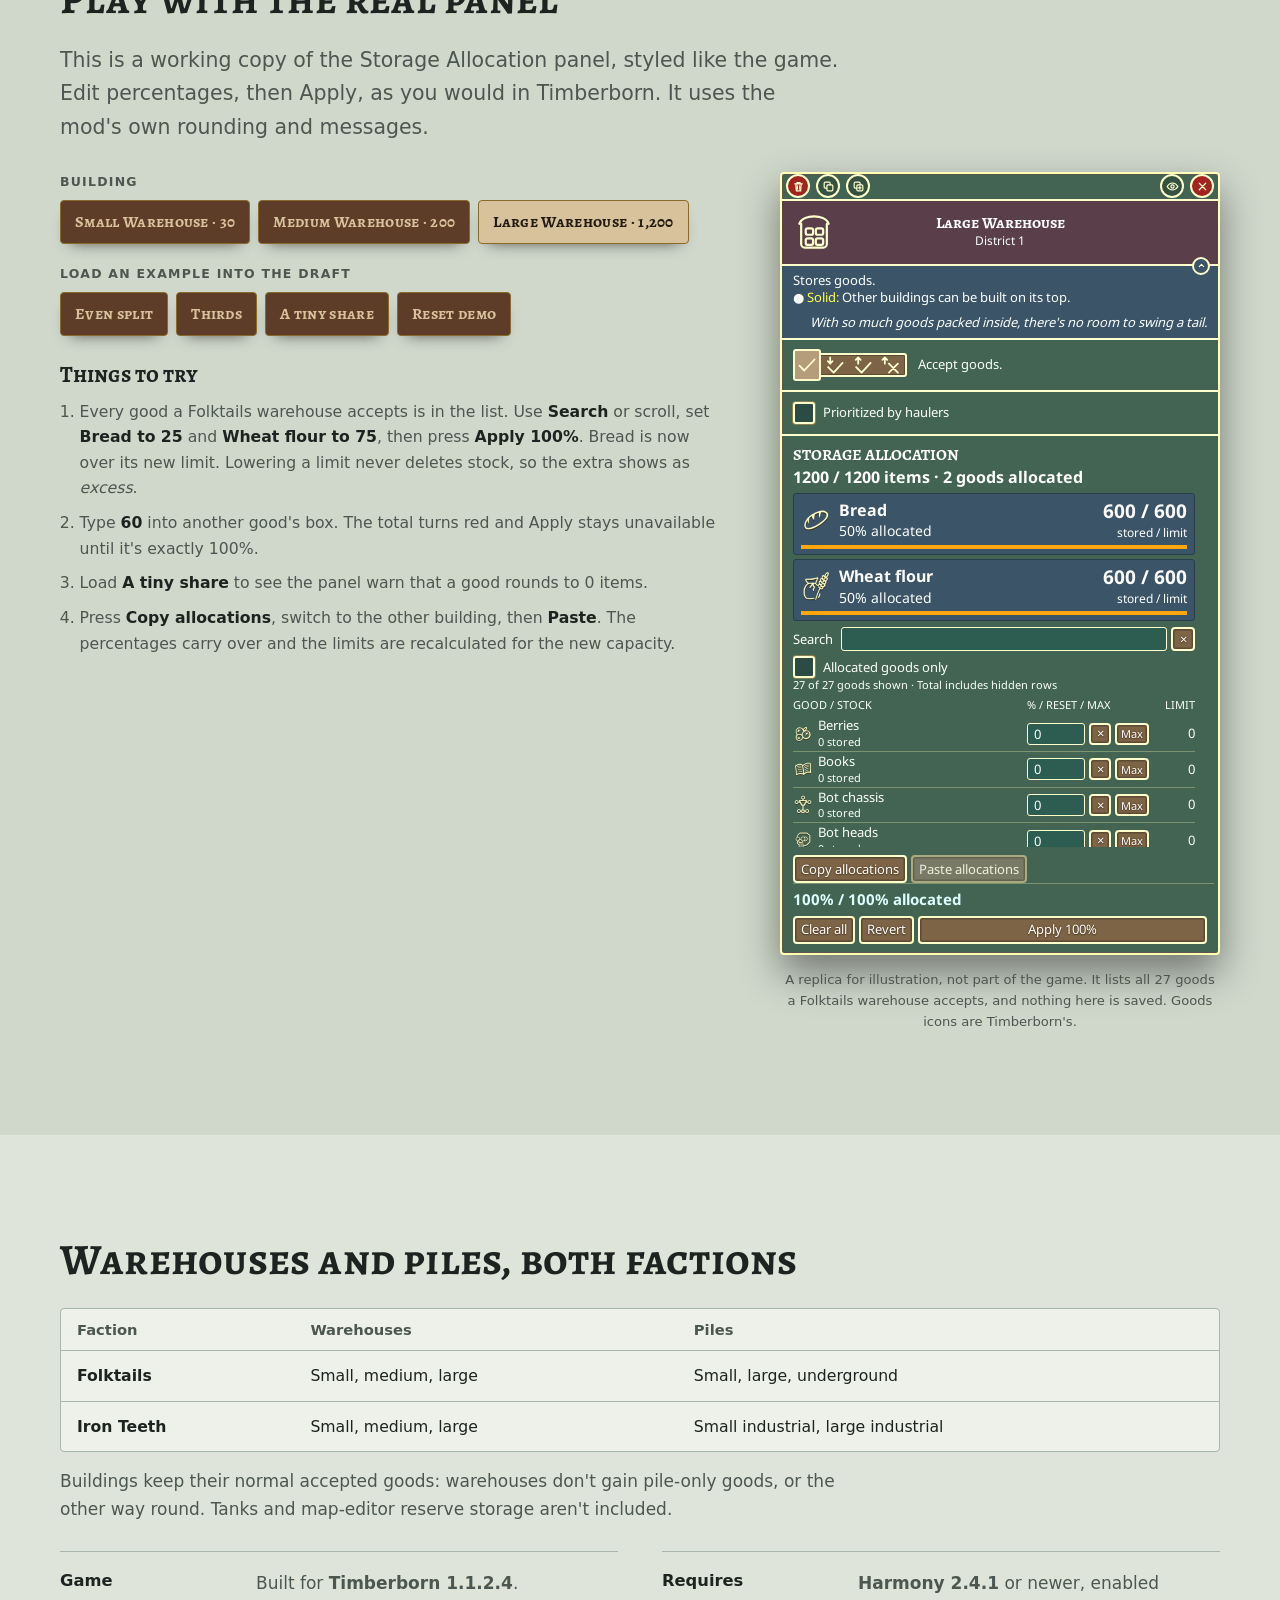
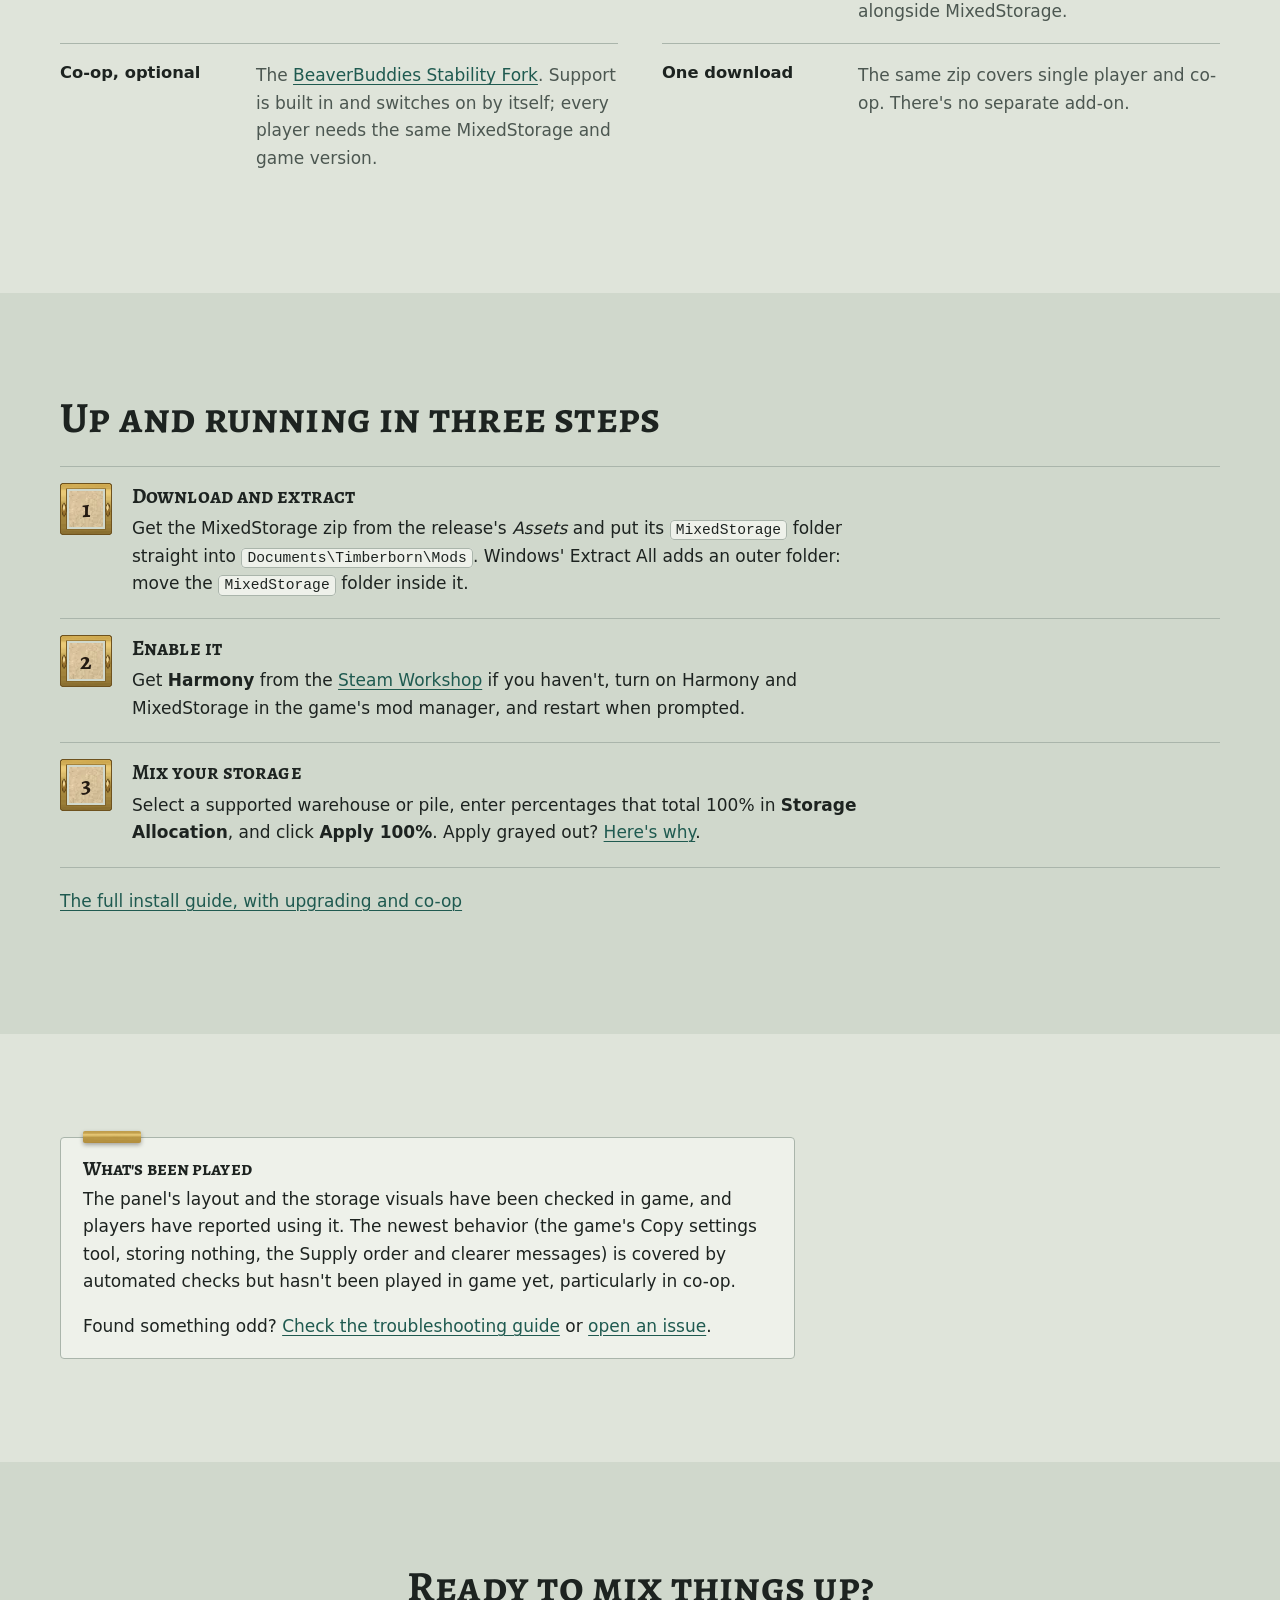
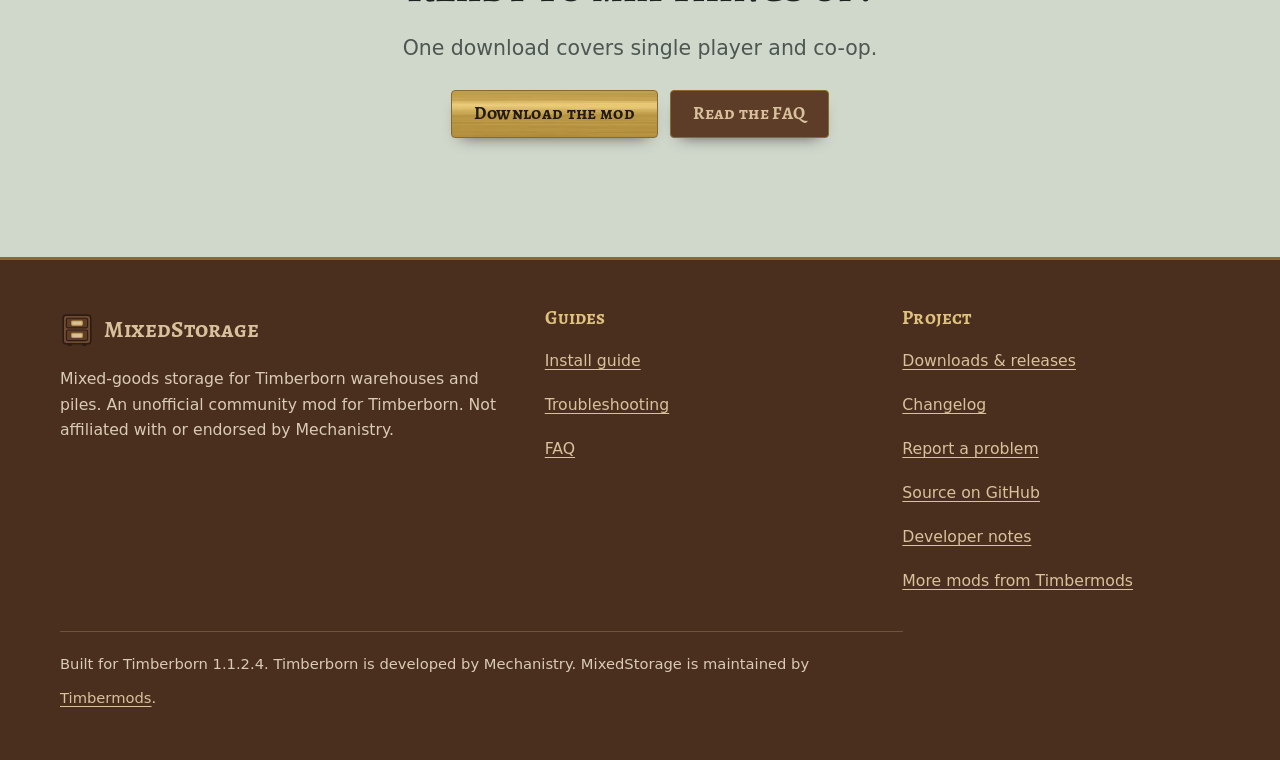
==== commit 0b017b56: "Deploy website from main@5a3505d" ====
--- a/index.html
+++ b/index.html
@@ -15,6 +15,7 @@
 <meta property="og:image" content="https://timbermods.github.io/MixedStorage/assets/og.png">
 <meta name="twitter:card" content="summary_large_image">
 <link rel="icon" href="assets/favicon.svg" type="image/svg+xml">
+<link rel="preload" href="assets/fonts/alegreya-sc-latin-700.woff2" as="font" type="font/woff2" crossorigin>
 <link rel="stylesheet" href="assets/style.css">
 <link rel="stylesheet" href="assets/game-panel.css">
 </head>
@@ -22,14 +23,14 @@
 <a class="skip" href="#main">Skip to content</a>
 <header class="site-header">
   <div class="wrap bar">
-    <a class="brand" href="./"><svg viewBox="0 0 32 32" aria-hidden="true"><rect x="2" y="4" width="28" height="24" rx="4" fill="#436452" stroke="#ffffb5" stroke-width="2"/><rect x="5.5" y="8" width="9" height="16" rx="2" fill="#ffa60f"/><rect x="17.5" y="8" width="9" height="16" rx="2" fill="#7cc4d9"/></svg><span>MixedStorage</span></a>
+    <a class="brand" href="./"><svg viewBox="0 0 32 32" aria-hidden="true"><rect x="3" y="2" width="26" height="27" rx="3" fill="#6e4a32" stroke="#2e1c12" stroke-width="1.5"/><rect x="6" y="5" width="20" height="9" rx="1.5" fill="#5d3c28" stroke="#2e1c12"/><rect x="6" y="16" width="20" height="10" rx="1.5" fill="#5d3c28" stroke="#2e1c12"/><rect x="11" y="7.5" width="10" height="4" rx=".8" fill="#d8c29b" stroke="#c19a4b" stroke-width="1"/><rect x="11" y="19" width="10" height="4" rx=".8" fill="#d8c29b" stroke="#c19a4b" stroke-width="1"/><rect x="7" y="29" width="4" height="2" fill="#2e1c12"/><rect x="21" y="29" width="4" height="2" fill="#2e1c12"/></svg><span>MixedStorage</span></a>
     <button class="nav-toggle" type="button" aria-expanded="false" aria-controls="site-nav">Menu</button>
     <nav id="site-nav" class="nav" aria-label="Main">
         <a href="./" aria-current="page">Features</a>
         <a href="install.html">Install</a>
         <a href="troubleshooting.html">Troubleshooting</a>
         <a href="faq.html">FAQ</a>
-        <a class="nav__gh" href="https://github.com/timbermods/MixedStorage" rel="noopener">GitHub &#8599;</a>
+        <a class="nav__gh" href="https://github.com/timbermods/MixedStorage" rel="noopener">GitHub <svg viewBox="0 0 16 16" aria-hidden="true"><path d="M5 11 11 5M6 5h5v5"/></svg></a>
     </nav>
   </div>
 </header>
@@ -54,58 +55,90 @@
   <symbol id="ig-acc3" viewBox="0 0 32 28"><path d="M9 12V3M5.5 6.5 9 3l3.5 3.5M6 17l8 8 13-14"/></symbol>
   <symbol id="ig-acc4" viewBox="0 0 32 28"><path d="M7 12V3M3.5 6.5 7 3l3.5 3.5M13 12l13 13M26 12 13 25"/></symbol>
 </svg>
+
 <section class="hero">
   <div class="wrap hero__grid">
     <div>
-      <p class="eyebrow">A mod for Timberborn</p>
-      <h1>Many goods. <em>One building.</em></h1>
-      <p class="lead">MixedStorage lets a single warehouse or pile hold several kinds of goods, and you choose how much space each one gets, by percentage.</p>
+      <h1>MixedStorage</h1>
+      <p class="pitch">One warehouse or pile, several kinds of goods: you give each one a share of the space, by percentage.</p>
+      <p class="rule">Percentages reserve space. They don't create goods or fill the building; your haulers bring stock by the game's usual rules.</p>
       <div class="btn-row">
         <a class="btn btn--primary" data-release-href="download" href="https://github.com/timbermods/MixedStorage/releases/latest"><span>Download <span data-release="tag">the mod</span></span></a>
         <a class="btn" href="install.html">Install guide</a>
       </div>
-      <p class="hero__meta"><span class="pill" data-release-show="stable" hidden>Latest release</span><span class="pill" data-release-show="prerelease" hidden>Pre-release</span><span>Built for Timberborn 1.1.2.4</span><span class="dot">Requires Harmony</span><span class="dot">Multiplayer via BeaverBuddies (optional)</span></p>
-    </div>
-    <figure class="frame">
-      <img src="assets/panel.webp" width="622" height="1114" fetchpriority="high"
-           alt="The Storage Allocation panel on a large warehouse: summary cards for Bread and Wheat flour at 50 percent each, a search box right beside its label, per-good percentage boxes with Max buttons, and Copy, Paste, Clear, Revert and Apply controls.">
-      <figcaption>The Storage Allocation panel, right inside the building's own window.</figcaption>
+      <ul class="hero__meta">
+        <li>Timberborn 1.1.2.4</li>
+        <li>Needs Harmony 2.4.1+</li>
+        <li>Co-op optional</li>
+      </ul>
+      <p class="hero__status"><span class="pill" data-release-show="stable" hidden>Latest release</span> <span class="pill" data-release-show="prerelease" hidden>Pre-release</span> If the button opens GitHub, pick the <strong>MixedStorage zip</strong> under <strong>Assets</strong>, not Source code.</p>
+    </div>
+    <figure class="cabinet">
+      <div class="cab" data-cabinet>
+        <div class="cab__crest"><b>Large Warehouse</b><span>1,200</span></div>
+        <div class="cab__body">
+          <div class="drawer" style="--share:5000"><span class="holder"><img src="assets/goods/carrot-60.png" alt="" width="30" height="30"><span class="name">Carrots</span><span class="count"><b>600</b><small>50%</small></span></span><i class="pull" aria-hidden="true"></i></div>
+          <div class="drawer" style="--share:5000"><span class="holder"><img src="assets/goods/gear-60.png" alt="" width="30" height="30"><span class="name">Gears</span><span class="count"><b>600</b><small>50%</small></span></span><i class="pull" aria-hidden="true"></i></div>
+        </div>
+      </div>
+      <div class="cab__feet" aria-hidden="true"><i></i><i></i></div>
+      <div class="splits" role="group" aria-label="Try another split">
+        <button class="btn btn--small" type="button" data-split="even" aria-pressed="true" hidden>50 / 50</button>
+        <button class="btn btn--small" type="button" data-split="bakery" aria-pressed="false" hidden>25 / 75</button>
+        <button class="btn btn--small" type="button" data-split="thirds" aria-pressed="false" hidden>Thirds</button>
+      </div>
+      <figcaption><span data-cabinet-said aria-live="polite">50% carrots: 600, 50% gears: 600, of 1,200.</span> An illustration of the idea; the real panel is further down the page.</figcaption>
     </figure>
   </div>
 </section>
 
-<section class="wrap" aria-label="At a glance">
-  <div class="stats">
-    <div class="panel panel--blue panel--flat stat"><b>11</b><span>warehouse and pile types supported</span></div>
-    <div class="panel panel--blue panel--flat stat"><b>0.01%</b><span>allocation precision</span></div>
-    <div class="panel panel--blue panel--flat stat"><b>One download</b><span>for single-player and multiplayer</span></div>
-  </div>
-</section>
-
-<section class="section" id="features">
-  <div class="wrap">
-    <p class="eyebrow">What it does</p>
-    <h2>Divide a building's capacity, good by good</h2>
-    <p class="lead">A 1,200-capacity warehouse can reserve <strong>50% for carrots (600)</strong> and <strong>50% for gears (600)</strong>. Percentages reserve space. They don't create goods or instantly fill the building, so your beavers keep hauling by the normal rules.</p>
-    <div class="grid-3" style="margin-top:32px">
-      <article class="panel card"><div class="icon"><svg aria-hidden="true"><use href="#i-split"/></svg></div><h3>Mix goods by percentage</h3><p>Give any good the building normally accepts a share of its capacity, down to 0.01%. Shares must total exactly 100%, so every slot has a purpose. Set everything to 0% to store nothing.</p></article>
-      <article class="panel card"><div class="icon"><svg aria-hidden="true"><use href="#i-stack"/></svg></div><h3>Stock at a glance</h3><p>Summary cards show each good's icon, stored / limit count, allocated percentage, and a fill bar, including incoming deliveries and excess stock.</p></article>
-      <article class="panel card"><div class="icon"><svg aria-hidden="true"><use href="#i-bolt"/></svg></div><h3>Quick setup</h3><p>Search the goods list, show only allocated goods, click Max to give one good everything, or copy an allocation and paste it into another compatible building. The game's own Copy settings tool copies allocations too. Edits stay drafts until you Apply.</p></article>
-      <article class="panel card"><div class="icon"><svg aria-hidden="true"><use href="#i-shield"/></svg></div><h3>Safe with your stock</h3><p>Lowering a limit never deletes goods. Extras are flagged as excess and leave the normal way, and deliveries already on their way are counted before a change is accepted.</p></article>
-      <article class="panel card"><div class="icon"><svg aria-hidden="true"><use href="#i-cube"/></svg></div><h3>Visible in the world</h3><p>Warehouses and piles show the mix using the game's own goods models, divided by allocation. The panel always has the exact numbers.</p></article>
-      <article class="panel card"><div class="icon"><svg aria-hidden="true"><use href="#i-people"/></svg></div><h3>Multiplayer-ready</h3><p>Co-op support for the BeaverBuddies Stability Fork is built in and switches on automatically when it is installed. Applied allocations synchronize between players.</p></article>
-    </div>
-    <div class="grid-3" style="margin-top:20px">
-      <div class="panel panel--blue panel--flat mini"><h3>Looks native</h3><p>Uses the game's own panel frames, buttons, input fields, checkbox, and scrollbar.</p></div>
-      <div class="panel panel--blue panel--flat mini"><h3>Controls stay in reach</h3><p>The goods list scrolls while Copy, Paste, the total, and Apply / Revert stay in a fixed footer.</p></div>
-      <div class="panel panel--blue panel--flat mini"><h3>Fits your screen</h3><p>The editor is sized to your window and leaves room for the game's Construction site panel.</p></div>
+<section class="section section--tint" id="features">
+  <div class="wrap">
+    <h2>How the percentages work</h2>
+    <p class="lead">Give any good the building normally accepts a share of its capacity. Three rules decide what that share means.</p>
+    <ol class="rules">
+      <li><h3>Shares total exactly 100%</h3><p>Every slot has a purpose. Apply stays unavailable until the total is exactly 100%, down to 0.01%. Set everything to 0% and Apply to store nothing.</p></li>
+      <li><h3>Limits round to whole items</h3><p>Each share is rounded down, and the leftover slots go to the largest fractions, so the full capacity stays allocated. A tiny share in a small building can round to 0; the panel warns you.</p></li>
+      <li><h3>Lowering a limit never deletes stock</h3><p>Extra goods are marked as excess and leave the normal way. Deliveries already on their way count too: a change that would clash with them waits until they arrive.</p></li>
+    </ol>
+    <div class="scale">
+      <figure><p class="leader"><img src="assets/goods/carrot-40.png" alt="" width="26" height="26">Carrots 0</p><div class="scale-row"><div class="mini-cab" aria-hidden="true"><span class="sliver" style="flex:1"></span><span style="flex:99"><img src="assets/goods/gear-40.png" alt="" width="22" height="22">Gears 30</span></div><span class="dim"><b>= 30</b></span></div><figcaption><b>Small Warehouse</b> 1% carrots rounds to 0 of 30</figcaption></figure>
+      <figure><p class="leader"><img src="assets/goods/carrot-40.png" alt="" width="26" height="26">Carrots 2</p><div class="scale-row"><div class="mini-cab" aria-hidden="true"><span class="sliver" style="flex:1"></span><span style="flex:99"><img src="assets/goods/gear-40.png" alt="" width="22" height="22">Gears 198</span></div><span class="dim"><b>= 200</b></span></div><figcaption><b>Medium Warehouse</b> 1% carrots is 2 of 200</figcaption></figure>
+      <figure><p class="leader"><img src="assets/goods/carrot-40.png" alt="" width="26" height="26">Carrots 12</p><div class="scale-row"><div class="mini-cab" aria-hidden="true"><span class="sliver" style="flex:1"></span><span style="flex:99"><img src="assets/goods/gear-40.png" alt="" width="22" height="22">Gears 1,188</span></div><span class="dim"><b>= 1,200</b></span></div><figcaption><b>Large Warehouse</b> 1% carrots is 12 of 1,200</figcaption></figure>
+    </div>
+    <p class="muted" style="margin-top:14px;max-width:72ch">The same shares, 1% carrots and 99% gears, in three sizes. Whole items only: in the small warehouse the 1% rounds to 0, and the panel warns you before you Apply.</p>
+  </div>
+</section>
+
+<section class="section" id="in-the-game">
+  <div class="wrap">
+    <h2>Right inside the building's window</h2>
+    <p class="lead">Storage Allocation sits in the warehouse's own panel, drawn with the game's frames, buttons and fields. In the world, the building shows the mix with the game's own goods models.</p>
+    <div class="shots" style="margin-top:32px">
+      <figure class="frame">
+        <img src="assets/panel.webp" width="622" height="1114" loading="lazy"
+             alt="The Storage Allocation panel on a large warehouse: summary cards for Bread and Wheat flour at 50 percent each, a search box right beside its label, per-good percentage boxes with Max buttons, and Copy, Paste, Clear, Revert and Apply controls.">
+        <figcaption>The panel in game: summary cards on top, one row per good, and Copy, Paste, Clear all, Revert and Apply in a footer that stays put while the list scrolls.</figcaption>
+      </figure>
+      <div>
+        <figure class="frame">
+          <img src="assets/world.webp" width="752" height="364" loading="lazy"
+               alt="A warehouse whose bays show stacked crates of several different goods side by side.">
+          <figcaption>The mix in the world. The visual split is approximate, since whole visible cells can't always match a percentage; banners still show one representative good, and a model that can't be divided keeps the original look. The panel always has the exact counts.</figcaption>
+        </figure>
+        <ul class="ledger" style="margin-top:28px;grid-template-columns:minmax(0,1fr)">
+          <li><b>Stock at a glance</b><p>Summary cards show each good's icon, stored / limit count, share and a fill bar, including incoming deliveries and excess.</p></li>
+          <li><b>Quick setup</b><p>Search, show only allocated goods, Max one good, or copy an allocation into another compatible building. The game's own Copy settings tool copies allocations too.</p></li>
+          <li><b>Drafts until you Apply</b><p>Edits change nothing until you press Apply; the Apply button gets an orange ring while pressing it would change the building.</p></li>
+          <li><b>Fits your screen</b><p>The editor is sized to your window and leaves room for the game's Construction site panel.</p></li>
+        </ul>
+      </div>
     </div>
   </div>
 </section>
 
 <section class="section section--tint" id="try-it">
   <div class="wrap">
-    <p class="eyebrow">Try it</p>
     <h2>Play with the real panel</h2>
     <p class="lead">This is a working copy of the Storage Allocation panel, styled like the game. Edit percentages, then Apply, as you would in Timberborn. It uses the mod's own rounding and messages.</p>
     <noscript><p class="muted">The interactive panel needs JavaScript. The screenshot at the top of this page shows what it looks like.</p></noscript>
@@ -201,24 +234,9 @@
   </div>
 </section>
 
-<section class="section" id="in-the-world">
-  <div class="wrap grid-2" style="align-items:center;gap:clamp(24px,5vw,56px)">
-    <figure class="frame">
-      <img src="assets/world.webp" width="752" height="364" loading="lazy"
-           alt="A warehouse whose bays show stacked crates of several different goods side by side.">
-    </figure>
-    <div>
-      <p class="eyebrow">In the world</p>
-      <h2>Watch the mix take shape</h2>
-      <p>Warehouses and piles show what's inside using the game's own goods models and materials, divided by allocation. The visual split is approximate, since whole visible cells can't always match a percentage exactly. The panel always shows the exact counts.</p>
-      <p class="muted">Banners still show a single representative good, and if a model can't be divided, MixedStorage falls back to the original visuals.</p>
-    </div>
-  </div>
-</section>
-
-<section class="section section--tint" id="buildings">
-  <div class="wrap">
-    <p class="eyebrow">Supported buildings</p>
+
+<section class="section" id="buildings">
+  <div class="wrap">
     <h2>Warehouses and piles, both factions</h2>
     <div class="table-wrap" style="margin-top:24px">
       <table class="data">
@@ -229,33 +247,33 @@
         </tbody>
       </table>
     </div>
-    <p class="muted" style="margin-top:16px">Buildings keep their normal accepted goods. Warehouses don't gain pile-only goods, or vice versa. Tanks and map-editor reserve storage are not included.</p>
-    <div class="grid-3" style="margin-top:28px">
-      <div class="panel panel--blue panel--flat mini"><h3>Game</h3><p>Built against <strong>Timberborn 1.1.2.4</strong>.</p></div>
-      <div class="panel panel--blue panel--flat mini"><h3>Requires</h3><p><strong>Harmony 2.4.1</strong> or newer, enabled alongside MixedStorage.</p></div>
-      <div class="panel panel--blue panel--flat mini"><h3>Optional</h3><p>The <a href="https://timbermods.github.io/BeaverBuddies-Stability-Fork/" rel="noopener">BeaverBuddies Stability Fork</a> for multiplayer. Support is bundled; there's no separate add-on.</p></div>
-    </div>
-  </div>
-</section>
-
-<section class="section" id="get-started">
-  <div class="wrap">
-    <p class="eyebrow">Get started</p>
+    <p class="muted" style="margin-top:16px;max-width:72ch">Buildings keep their normal accepted goods: warehouses don't gain pile-only goods, or the other way round. Tanks and map-editor reserve storage aren't included.</p>
+    <ul class="ledger" style="margin-top:28px">
+      <li><b>Game</b><p>Built for <strong>Timberborn 1.1.2.4</strong>.</p></li>
+      <li><b>Requires</b><p><strong>Harmony 2.4.1</strong> or newer, enabled alongside MixedStorage.</p></li>
+      <li><b>Co-op, optional</b><p>The <a href="https://timbermods.github.io/BeaverBuddies-Stability-Fork/" rel="noopener">BeaverBuddies Stability Fork</a>. Support is built in and switches on by itself; every player needs the same MixedStorage and game version.</p></li>
+      <li><b>One download</b><p>The same zip covers single player and co-op. There's no separate add-on.</p></li>
+    </ul>
+  </div>
+</section>
+
+<section class="section section--tint" id="get-started">
+  <div class="wrap">
     <h2>Up and running in three steps</h2>
     <ol class="steps" style="margin-top:24px">
-      <li><h3>Download and extract</h3><p>Grab the ZIP from the release's <em>Assets</em> and extract its <code>MixedStorage</code> folder into <code>Documents\Timberborn\Mods</code>.</p></li>
-      <li><h3>Enable it</h3><p>Turn on <strong>Harmony</strong> and <strong>MixedStorage</strong> in the game's mod manager and restart when prompted.</p></li>
-      <li><h3>Mix your storage</h3><p>Select a supported warehouse or pile, enter percentages that total 100% in <strong>Storage Allocation</strong>, and click <strong>Apply 100%</strong>.</p></li>
+      <li><h3>Download and extract</h3><p>Get the MixedStorage zip from the release's <em>Assets</em> and put its <code>MixedStorage</code> folder straight into <code>Documents\Timberborn\Mods</code>. Windows' Extract All adds an outer folder: move the <code>MixedStorage</code> folder inside it.</p></li>
+      <li><h3>Enable it</h3><p>Get <strong>Harmony</strong> from the <a href="https://steamcommunity.com/sharedfiles/filedetails/?id=3284904751" rel="noopener">Steam Workshop</a> if you haven't, turn on Harmony and MixedStorage in the game's mod manager, and restart when prompted.</p></li>
+      <li><h3>Mix your storage</h3><p>Select a supported warehouse or pile, enter percentages that total 100% in <strong>Storage Allocation</strong>, and click <strong>Apply 100%</strong>. Apply grayed out? <a href="troubleshooting.html#t-apply-disabled">Here's why</a>.</p></li>
     </ol>
-    <p style="margin-top:20px"><a href="install.html">Read the full install guide &rarr;</a></p>
-  </div>
-</section>
-
-<section class="section" style="padding-top:0">
-  <div class="wrap">
-    <div class="panel panel--blue note note--info">
-      <h3>Project status</h3>
-      <p>MixedStorage 1.2.0 is the current release. Its panel layout and storage visuals are unchanged from v0.5.8, which was checked in game, apart from 1.2.0's orange ring around Apply. The changes since then (the game's Copy settings tool, clearer error messages, loading damaged saves, the Supply mode order, the reason shown when Apply is unavailable, patch order, leaving mixed storage safely, and in 1.2.0 storing nothing and the Apply ring) haven't been played in game yet. Players have reported successful use of earlier builds, and automated checks cover the allocation math, mesh geometry, native game API calls, and optional multiplayer loading. Those checks don't replace live gameplay testing, particularly for multiplayer.</p>
+    <p style="margin-top:20px"><a href="install.html">The full install guide, with upgrading and co-op</a></p>
+  </div>
+</section>
+
+<section class="section" id="status">
+  <div class="wrap">
+    <div class="panel note note--info measure">
+      <h3>What's been played</h3>
+      <p>The panel's layout and the storage visuals have been checked in game, and players have reported using it. The newest behavior (the game's Copy settings tool, storing nothing, the Supply order and clearer messages) is covered by automated checks but hasn't been played in game yet, particularly in co-op.</p>
       <p>Found something odd? <a href="troubleshooting.html">Check the troubleshooting guide</a> or <a href="https://github.com/timbermods/MixedStorage/issues" rel="noopener">open an issue</a>.</p>
     </div>
   </div>
@@ -264,12 +282,12 @@
 <section class="section section--tint cta">
   <div class="wrap">
     <h2>Ready to mix things up?</h2>
-    <p class="lead">One download covers single-player and BeaverBuddies multiplayer.</p>
+    <p class="lead">One download covers single player and co-op.</p>
     <div class="btn-row">
       <a class="btn btn--primary" data-release-href="download" href="https://github.com/timbermods/MixedStorage/releases/latest"><span>Download <span data-release="tag">the mod</span></span></a>
       <a class="btn" href="faq.html">Read the FAQ</a>
     </div>
-    <p class="muted"><span class="pill" data-release-show="stable" hidden>Latest release</span><span class="pill" data-release-show="prerelease" hidden>Pre-release</span></p>
+    <p class="muted" style="margin-top:16px"><span class="pill" data-release-show="stable" hidden>Latest release</span><span class="pill" data-release-show="prerelease" hidden>Pre-release</span></p>
   </div>
 </section>
 
@@ -278,7 +296,7 @@
   <div class="wrap">
     <div class="footer__grid">
       <div>
-        <a class="brand" href="./"><svg viewBox="0 0 32 32" aria-hidden="true"><rect x="2" y="4" width="28" height="24" rx="4" fill="#436452" stroke="#ffffb5" stroke-width="2"/><rect x="5.5" y="8" width="9" height="16" rx="2" fill="#ffa60f"/><rect x="17.5" y="8" width="9" height="16" rx="2" fill="#7cc4d9"/></svg><span>MixedStorage</span></a>
+        <a class="brand" href="./"><svg viewBox="0 0 32 32" aria-hidden="true"><rect x="3" y="2" width="26" height="27" rx="3" fill="#6e4a32" stroke="#2e1c12" stroke-width="1.5"/><rect x="6" y="5" width="20" height="9" rx="1.5" fill="#5d3c28" stroke="#2e1c12"/><rect x="6" y="16" width="20" height="10" rx="1.5" fill="#5d3c28" stroke="#2e1c12"/><rect x="11" y="7.5" width="10" height="4" rx=".8" fill="#d8c29b" stroke="#c19a4b" stroke-width="1"/><rect x="11" y="19" width="10" height="4" rx=".8" fill="#d8c29b" stroke="#c19a4b" stroke-width="1"/><rect x="7" y="29" width="4" height="2" fill="#2e1c12"/><rect x="21" y="29" width="4" height="2" fill="#2e1c12"/></svg><span>MixedStorage</span></a>
         <p style="margin-top:12px;max-width:44ch">Mixed-goods storage for Timberborn warehouses and piles. An unofficial community mod for Timberborn. Not affiliated with or endorsed by Mechanistry.</p>
       </div>
       <div>
@@ -309,5 +327,6 @@
 <script src="assets/split.js" defer></script>
 <script src="assets/goods.js" defer></script>
 <script src="assets/demo.js" defer></script>
+<script src="assets/cabinet.js" defer></script>
 </body>
 </html>
--- a/assets/style.css
+++ b/assets/style.css
@@ -1,227 +1,331 @@
-/* MixedStorage site. Palette sampled from Timberborn's in-game panels. */
+/*
+ * MixedStorage: the project website. An apothecary drawer cabinet: one walnut cabinet, many labelled drawers, each
+ * drawer's height its share. Brass label holders carry kraft cards; the game's goods icons stay the game's.
+ * Display lettering is Alegreya SC (SIL OFL, fonts/OFL-Alegreya.txt), body text the system face.
+ * game-panel.css (the in-game panel replica) reads --ink, --muted, --edge and --orange from here.
+ */
+@font-face { font-family: "Alegreya SC"; font-style: normal; font-weight: 500; font-display: swap; src: url(fonts/alegreya-sc-latin-500.woff2) format("woff2"); }
+@font-face { font-family: "Alegreya SC"; font-style: normal; font-weight: 700; font-display: swap; src: url(fonts/alegreya-sc-latin-700.woff2) format("woff2"); }
+
 :root {
-  color-scheme: dark;
-  --bg: #16231c;
-  --bg-2: #1d2f24;
-  --panel: #436452;
-  --panel-d: #34503f;
-  --blue: #3b5468;
-  --maroon: #5a3f4b;
-  --tan: #af9679;
-  --edge: #ffffb5;
-  --ink: #f8f5df;
-  --muted: #d3dfd2;
-  --link: #a9e6ff;
-  --orange: #ffa60f;
-  --orange-hover: #ffbb3d;
-  --ink-dark: #241a0c;
-  --aqua: #dcffff;
-  --warn: #ffd0c2;
-  --line: rgba(255, 255, 181, .28);
-  --radius: 8px;
-  --wrap: 1080px;
-  --font: "Segoe UI Variable Text", "Segoe UI", system-ui, -apple-system, "Helvetica Neue", Roboto, Arial, sans-serif;
-  --mono: ui-monospace, "Cascadia Mono", Consolas, Menlo, monospace;
+  /* the painted cabinet by day */
+  --bg: #dfe4da;
+  --bg-deep: #d0d8cc;
+  --ink: #1d2320;
+  --muted: #4c5751;
+  --line: #aab5ab;
+  --paper: #eef1ea;
+  /* walnut, brass, kraft */
+  --walnut: #4a2f1f;
+  --walnut-2: #5d3c28;
+  --walnut-3: #6e4a32;
+  --walnut-edge: #2e1c12;
+  --brass: #c19a4b;
+  --brass-hi: #e0c27e;
+  --brass-deep: #8a6a2c;
+  --kraft: #d8c29b;
+  --kraft-ink: #231a12;
+  --kraft-soft: #5a4632;
+  /* actions and states */
+  --link: #1f5a50;
+  --edge: #4c5751;
+  --orange: #b35c10;
+  --mount: 0 1px 0 rgba(20, 14, 8, .35), 0 12px 22px -14px rgba(20, 14, 8, .7);
+  --display: "Alegreya SC", "Palatino Linotype", Palatino, Georgia, serif;
+  --font: system-ui, -apple-system, "Segoe UI", Roboto, "Helvetica Neue", Arial, sans-serif;
+  --mono: ui-monospace, "Cascadia Code", "SF Mono", Consolas, "Liberation Mono", monospace;
+  --wrap: 1160px;
+  --gutter: clamp(16px, 4vw, 40px);
+  color-scheme: light;
+}
+/* and by lamplight */
+@media (prefers-color-scheme: dark) {
+  :root {
+    --bg: #18221f;
+    --bg-deep: #111916;
+    --ink: #ece6d8;
+    --muted: #b8b09d;
+    --line: #34423c;
+    --paper: #1f2b27;
+    --link: #8fd0c2;
+    --edge: #b8b09d;
+    --orange: #ffa60f;
+    --mount: 0 1px 0 rgba(0, 0, 0, .55), 0 14px 24px -14px rgba(0, 0, 0, .9);
+    color-scheme: dark;
+  }
 }
 
 *, *::before, *::after { box-sizing: border-box; }
-html { scroll-behavior: smooth; scroll-padding-top: 88px; -webkit-text-size-adjust: 100%; }
-body {
-  margin: 0;
-  background: var(--bg) radial-gradient(1100px 480px at 50% -140px, #2d4a38 0, transparent 72%) no-repeat;
-  color: var(--ink);
-  font: 400 17px/1.65 var(--font);
-  min-height: 100vh;
-  display: flex;
-  flex-direction: column;
-}
-main { flex: 1 0 auto; }
+html { scroll-behavior: smooth; scroll-padding-top: 84px; -webkit-text-size-adjust: 100%; }
+body { margin: 0; background: var(--bg); color: var(--ink); font: 17px/1.62 var(--font); -webkit-font-smoothing: antialiased; scrollbar-color: var(--walnut-3) var(--bg-deep); }
+::selection { background: var(--brass); color: var(--kraft-ink); }
+main { display: block; }
+[hidden] { display: none !important; }
 img { max-width: 100%; height: auto; display: block; }
-a { color: var(--link); text-underline-offset: 3px; }
-a:hover { color: #fff; }
-:focus-visible { outline: 3px solid var(--orange); outline-offset: 3px; border-radius: 4px; }
-h1, h2, h3 { line-height: 1.2; margin: 0 0 .5em; font-weight: 800; letter-spacing: -.01em; }
-h1 { font-size: clamp(2.1rem, 5.2vw, 3.4rem); }
-h2 { font-size: clamp(1.55rem, 3.4vw, 2.1rem); }
-h3 { font-size: 1.15rem; }
+a { color: var(--link); text-underline-offset: 3px; text-decoration-thickness: 1px; }
+a:hover { text-decoration-thickness: 2px; }
+:focus-visible { outline: 3px solid var(--brass); outline-offset: 3px; border-radius: 3px; }
+
+h1, h2, h3 { font-family: var(--display); font-weight: 700; line-height: 1.08; letter-spacing: .005em; margin: 0 0 .5em; text-wrap: balance; }
+h1 { font-size: clamp(2.6rem, 6vw, 4.4rem); }
+h2 { font-size: clamp(1.9rem, 3.8vw, 2.7rem); }
+h3 { font-size: 1.4rem; line-height: 1.15; }
 p { margin: 0 0 1em; }
-code, kbd { font-family: var(--mono); font-size: .88em; background: rgba(10, 20, 14, .55); padding: .12em .42em; border-radius: 4px; border: 1px solid rgba(255, 255, 181, .18); overflow-wrap: anywhere; }
-ul, ol { padding-left: 1.3em; margin: 0 0 1em; }
-li { margin-bottom: .35em; }
-strong { font-weight: 700; }
-.sr-only { position: absolute; width: 1px; height: 1px; overflow: hidden; clip: rect(0 0 0 0); white-space: nowrap; }
-.skip { position: absolute; left: 12px; top: -60px; background: var(--orange); color: var(--ink-dark); padding: 10px 16px; border-radius: 6px; font-weight: 700; z-index: 100; }
-.skip:focus { top: 12px; }
-
-.wrap { width: 100%; max-width: var(--wrap); margin-inline: auto; padding-inline: 20px; }
-.section { padding-block: clamp(44px, 7vw, 84px); }
-.section--tint { background: rgba(0, 0, 0, .16); border-block: 1px solid var(--line); }
-.eyebrow { text-transform: uppercase; letter-spacing: .12em; font-size: .78rem; font-weight: 800; color: var(--tan); margin: 0 0 .7em; }
-.lead { font-size: clamp(1.05rem, 2vw, 1.25rem); color: var(--muted); max-width: 62ch; }
+code, kbd { font-family: var(--mono); font-size: .86em; background: var(--paper); border: 1px solid var(--line); border-radius: 4px; padding: .08em .36em; overflow-wrap: anywhere; color: var(--ink); }
+ul, ol { margin: 0 0 1em; padding-left: 1.3em; }
+li { margin-bottom: .4em; }
+strong, b { font-weight: 650; }
+table.data td { font-variant-numeric: tabular-nums; }
+.sr-only { position: absolute; width: 1px; height: 1px; overflow: hidden; clip-path: inset(50%); white-space: nowrap; }
+.skip { position: absolute; left: -999px; top: 10px; z-index: 100; display: inline-flex; align-items: center; min-height: 44px; padding: 0 1.1rem; background: var(--brass); color: var(--kraft-ink); font: 700 1rem/1 var(--display); text-decoration: none; border-radius: 4px; }
+.skip:focus, .skip:hover { left: 10px; color: var(--kraft-ink); }
+.wrap { width: min(var(--wrap), 100% - 2 * var(--gutter)); margin-inline: auto; }
+.section { padding: clamp(56px, 8vw, 104px) 0; }
+.section--tint { background: var(--bg-deep); }
+.lead { font-size: clamp(1.1rem, 1.8vw, 1.28rem); color: var(--muted); max-width: 60ch; }
 .muted { color: var(--muted); }
 .center { text-align: center; }
 .center .lead { margin-inline: auto; }
-
-/* Header */
-.site-header { position: sticky; top: 0; z-index: 50; background: rgba(18, 30, 23, .94); backdrop-filter: blur(6px); border-bottom: 2px solid var(--line); }
-.bar { display: flex; align-items: center; justify-content: space-between; gap: 16px; min-height: 64px; }
-.brand { display: inline-flex; align-items: center; gap: 10px; color: var(--ink); font-weight: 800; font-size: 1.2rem; text-decoration: none; letter-spacing: -.01em; }
+.measure { max-width: 68ch; }
+/* the old small labels above headings are gone; hidden for any page that still carries one */
+.eyebrow { display: none; }
+
+/* ---------- header ---------- */
+.site-header { position: sticky; top: 0; z-index: 50; background: var(--walnut); color: var(--kraft); box-shadow: 0 3px 0 var(--brass-deep); }
+.bar { display: flex; align-items: center; gap: 16px; min-height: 64px; }
+.brand { display: inline-flex; align-items: center; gap: 10px; min-height: 44px; color: var(--kraft); text-decoration: none; font: 700 1.45rem/1 var(--display); }
 .brand:hover { color: #fff; }
-.brand svg { width: 30px; height: 30px; flex: none; }
-.nav { display: flex; align-items: center; gap: 4px; }
-.nav a { color: var(--ink); text-decoration: none; padding: 8px 12px; border-radius: 6px; font-weight: 600; font-size: .96rem; }
-.nav a:hover { background: rgba(255, 255, 181, .12); color: #fff; }
-.nav a[aria-current="page"] { background: rgba(255, 255, 181, .18); box-shadow: inset 0 -2px 0 var(--orange); }
-.nav .nav__gh { border: 2px solid var(--line); margin-left: 6px; }
-.nav-toggle { display: none; background: transparent; color: var(--ink); border: 2px solid var(--line); border-radius: 6px; padding: 7px 14px; font: 700 .95rem var(--font); cursor: pointer; }
-
-/* Buttons */
-.btn { display: inline-flex; align-items: center; justify-content: center; gap: 8px; padding: 12px 22px; border-radius: 8px; border: 2px solid var(--edge); background: rgba(10, 20, 14, .35); color: var(--ink); font: 700 1rem var(--font); text-decoration: none; cursor: pointer; transition: background .15s, transform .15s; }
-.btn:hover { background: rgba(255, 255, 181, .16); color: #fff; }
-.btn:active { transform: translateY(1px); }
-.btn--primary { background: var(--orange); border-color: #ffe6a6; color: var(--ink-dark); box-shadow: 0 4px 0 #a86a00; }
-.btn--primary:hover { background: var(--orange-hover); color: var(--ink-dark); }
-.btn--primary:active { box-shadow: 0 2px 0 #a86a00; transform: translateY(2px); }
-.btn--small { padding: 8px 14px; font-size: .9rem; }
-.btn-row { display: flex; flex-wrap: wrap; gap: 14px; margin: 1.4em 0 1em; }
-.pill { display: inline-block; padding: 3px 11px; border-radius: 999px; background: rgba(255, 166, 15, .18); border: 1px solid var(--orange); color: #ffd58a; font-size: .8rem; font-weight: 700; letter-spacing: .02em; }
-/* A display rule on a class also shows elements marked hidden, so hide those again (release.js shows one release label). */
+.brand svg { width: 34px; height: 34px; flex: none; }
+.nav { display: flex; align-items: center; gap: 2px; margin-left: auto; }
+.nav a { display: inline-flex; align-items: center; min-height: 44px; padding: 0 14px; color: var(--kraft); text-decoration: none; font: 700 1.05rem/1 var(--display); letter-spacing: .02em; border-radius: 3px; }
+.nav a:hover { background: var(--walnut-2); color: #fff; }
+.nav a[aria-current="page"] { box-shadow: inset 0 -3px 0 var(--brass); color: #fff; }
+.nav .nav__gh { margin-left: 8px; gap: 6px; box-shadow: inset 0 0 0 1.5px var(--brass); }
+.nav__gh svg { width: 14px; height: 14px; flex: none; fill: none; stroke: currentColor; stroke-width: 2.4; stroke-linecap: round; stroke-linejoin: round; }
+.nav-toggle { display: none; margin-left: auto; min-height: 44px; padding: 0 16px; font: 700 1.05rem/1 var(--display); color: var(--kraft-ink); background: var(--brass); border: 0; border-radius: 3px; cursor: pointer; }
+
+/* ---------- brass plates (buttons) ---------- */
+.btn {
+  display: inline-flex; align-items: center; justify-content: center; gap: 10px; min-height: 48px; padding: 0 22px;
+  font: 700 1.12rem/1 var(--display); letter-spacing: .02em; text-decoration: none; cursor: pointer;
+  color: var(--kraft); background: var(--walnut-2); border: 1.5px solid var(--brass-deep); border-radius: 4px;
+  box-shadow: 0 8px 16px -10px rgba(20, 14, 8, .75);
+  transition: transform .15s cubic-bezier(.2, .7, .2, 1), background .15s;
+}
+.btn:hover { background: var(--walnut-3); color: #fff; transform: translateY(-1px); }
+a.btn.btn { color: var(--kraft); }
+a.btn.btn:hover { color: #fff; }
+a.btn.btn--primary, a.btn.btn--primary:hover { color: var(--kraft-ink); }
+.btn:active { transform: translateY(0); }
+.btn--primary { color: var(--kraft-ink); background: var(--brass) url(textures/brass.webp) center / auto 100%; border-color: var(--brass-deep); }
+.btn--primary:hover { color: var(--kraft-ink); background-color: var(--brass-hi); filter: brightness(1.07); }
+.btn--primary:active { filter: brightness(.95); }
+.btn--small { min-height: 44px; padding: 0 14px; font-size: 1rem; }
+.btn-row { display: flex; flex-wrap: wrap; gap: 12px; align-items: center; }
+.pill { display: inline-flex; align-items: center; min-height: 26px; padding: 0 10px; border-radius: 3px; font: 700 .9rem/1 var(--display); color: var(--kraft-ink); background: var(--kraft); }
 .pill[hidden] { display: none; }
 
-/* Panels (echoing the game's framed panels) */
-.panel { background: var(--panel); border: 2px solid var(--edge); border-radius: var(--radius); box-shadow: inset 0 0 0 2px rgba(16, 30, 22, .5), 0 10px 26px rgba(0, 0, 0, .28); padding: clamp(18px, 3vw, 28px); }
-.panel--blue { background: var(--blue); }
-.panel--maroon { background: var(--maroon); }
-.panel--flat { box-shadow: inset 0 0 0 2px rgba(16, 30, 22, .5); }
+/* ---------- panels: kraft label cards ---------- */
+.panel { position: relative; background: var(--paper); border: 1.5px solid var(--line); border-radius: 4px; padding: 22px 24px; }
+.panel--blue, .panel--flat, .panel--maroon { background: var(--paper); }
 .panel > :last-child { margin-bottom: 0; }
-.panel h2, .panel h3 { color: #fff; }
-.panel a { color: #d9f4ff; }
-.panel a:hover { color: #fff; }
-.note { border-left: 6px solid var(--orange); }
-.note--info { border-left-color: #8fd3f5; }
-.note--warn { border-left-color: #ff9c7a; }
-
-/* Hero */
-.hero { padding-block: clamp(40px, 7vw, 88px) clamp(36px, 5vw, 64px); }
-.hero__grid { display: grid; grid-template-columns: 1.15fr .85fr; gap: clamp(28px, 5vw, 64px); align-items: center; }
-.hero h1 { color: #fff; }
-.hero h1 em { font-style: normal; color: var(--orange); display: block; }
-.hero__meta { color: var(--muted); font-size: .92rem; display: flex; flex-wrap: wrap; gap: 8px 10px; align-items: center; }
-.hero__meta > span:not(.pill) { padding: 3px 11px; border: 1px solid var(--line); border-radius: 999px; }
+.panel h2, .panel h3 { margin-top: 0; }
+.panel a { color: var(--link); }
+.note { padding: 20px 22px 18px; }
+.note h3 { font-size: 1.2rem; margin-bottom: .3em; }
+.note--info::before, .note--warn::before { content: ""; position: absolute; left: 22px; top: -7px; width: 58px; height: 12px; border-radius: 2px; background: var(--brass) url(textures/brass.webp) center / auto 100%; box-shadow: 0 2px 4px rgba(20, 14, 8, .35); }
+.note--warn::before { background: var(--orange); }
+
+/* ---------- hero ---------- */
+.hero { padding: clamp(36px, 6vw, 80px) 0 clamp(48px, 7vw, 88px); }
+.hero__grid { display: grid; grid-template-columns: minmax(0, 1fr) minmax(0, 1.05fr); gap: clamp(28px, 5vw, 64px); align-items: center; }
+.hero h1 { margin-bottom: .2em; }
+.hero .pitch { font-size: clamp(1.25rem, 2.3vw, 1.55rem); line-height: 1.4; max-width: 30ch; margin-bottom: .6em; }
+.hero .rule { font-size: 1.05rem; color: var(--muted); max-width: 46ch; margin-bottom: 1.4em; }
+.hero__meta { display: flex; flex-wrap: wrap; gap: 6px 16px; margin: 18px 0 0; padding: 0; list-style: none; color: var(--muted); font-size: .98rem; }
+.hero__meta li { margin: 0; }
+.hero__meta li:not(:last-child)::after { content: "\00b7"; margin-left: 16px; }
+.hero__status { margin: 14px 0 0; font-size: .95rem; color: var(--muted); max-width: 52ch; }
+
+/* ---------- the cabinet ---------- */
+/* Walnut, brass and kraft are produced textures (textures/make_textures.py): the wood tiles, so drawers of any
+   height keep their grain; the holder frame is a nine-slice; the pull is one image on every drawer face. */
+.cabinet { margin: 0; }
+.cab { position: relative; padding: 18px 18px 22px; border-radius: 6px; background: #3a2416 url(textures/walnut.webp) 0 0 / 720px auto; box-shadow: inset 0 0 0 2px var(--walnut-edge), inset 0 0 0 999px rgba(28, 16, 8, .38), 0 26px 44px -26px rgba(0, 0, 0, .85); }
+.cab__crest { display: flex; justify-content: space-between; align-items: baseline; gap: 12px; margin: 2px 6px 14px; color: var(--kraft); }
+.cab__crest b { font: 700 1.35rem/1.1 var(--display); letter-spacing: .02em; }
+.cab__crest span { font: 700 1.05rem/1 var(--display); color: var(--brass-hi); font-variant-numeric: tabular-nums; }
+.cab__body { display: flex; flex-direction: column; gap: 8px; height: clamp(320px, 34vw, 400px); }
+.drawer {
+  position: relative; flex: var(--share, 1) 1 0; min-height: 0; display: grid; place-items: center; padding-bottom: 26px; overflow: hidden;
+  border-radius: 4px; background: #5d3c28 url(textures/walnut.webp) 0 0 / 720px auto;
+  box-shadow: inset 0 0 0 2px var(--walnut-edge), inset 0 -14px 18px -14px rgba(0, 0, 0, .55);
+  transition: flex-grow .6s cubic-bezier(.2, .8, .2, 1), padding-bottom .6s cubic-bezier(.2, .8, .2, 1), opacity .45s;
+}
+.drawer:nth-child(2) { background-position: -210px -60px; }
+.drawer:nth-child(3) { background-position: -430px -120px; }
+.drawer.is-entering, .drawer.is-leaving { opacity: 0; padding-bottom: 0; }
+.holder { display: flex; align-items: center; gap: 10px; min-width: min(78%, 300px); padding: 3px 10px 3px 4px; color: var(--kraft-ink); border-style: solid; border-width: 11px 14px; border-image: url(textures/holder.png) 16 / 11px 14px / 0 stretch; background: var(--kraft) url(textures/kraft.webp) 0 0 / 200px; background-clip: padding-box; filter: drop-shadow(0 3px 3px rgba(0, 0, 0, .4)); }
+.holder img { width: 34px; height: 34px; flex: none; padding: 3px; border-radius: 50%; background: var(--walnut-2); box-shadow: inset 0 0 0 1.5px var(--walnut-edge); }
+.holder .name { font: 700 1.1rem/1.1 var(--display); flex: 1; }
+.holder .count { font: 700 1.05rem/1 var(--display); font-variant-numeric: tabular-nums; text-align: right; }
+.holder .count small { display: block; font: 600 .78rem/1.2 var(--font); color: var(--kraft-soft); }
+.pull { position: absolute; bottom: 6px; left: 50%; width: 60px; height: 25px; margin-left: -30px; background: url(textures/pull.png) center / contain no-repeat; filter: drop-shadow(0 2px 2px rgba(0, 0, 0, .45)); }
+.cab__feet { display: flex; justify-content: space-between; padding: 0 20px; }
+.cab__feet i { width: 26px; height: 12px; background: var(--walnut-edge); border-radius: 0 0 4px 4px; }
+.splits { display: flex; flex-wrap: wrap; gap: 8px; margin-top: 18px; }
+.splits .btn[aria-pressed="true"] { color: var(--kraft-ink); background: var(--kraft) url(textures/kraft.webp) 0 0 / 200px; border-color: var(--brass-deep); }
+.cabinet figcaption { margin-top: 12px; font-size: .95rem; color: var(--muted); }
+@media (prefers-reduced-motion: reduce) { .drawer { transition: none; } }
+
+/* ---------- the rules, measured ---------- */
+.rules { list-style: none; margin: 0; padding: 0; display: grid; grid-template-columns: repeat(3, minmax(0, 1fr)); gap: 28px 36px; }
+.rules li { margin: 0; padding-top: 16px; border-top: 3px solid var(--walnut-3); }
+.rules h3 { font-size: 1.3rem; margin-bottom: .35em; }
+.rules p { margin: 0; color: var(--muted); }
+
+/* the same small share at three capacities, drawn at true share: the 1% drawer is a sliver, its count hangs on a
+   leader line, and a bracket measures the whole building */
+.scale { display: grid; grid-template-columns: repeat(3, minmax(0, 1fr)); gap: 28px; margin-top: 44px; align-items: end; }
+.scale figure { margin: 0; }
+.leader { display: flex; align-items: center; gap: 8px; margin: 0 0 0 18px; padding: 0 0 10px 12px; border-left: 2px solid var(--muted); font: 700 1.05rem/1.2 var(--display); font-variant-numeric: tabular-nums; }
+.leader img { width: 26px; height: 26px; padding: 2px; border-radius: 50%; background: var(--walnut-2); }
+.scale-row { display: grid; grid-template-columns: minmax(0, 1fr) auto; gap: 10px; align-items: stretch; }
+.mini-cab { display: flex; flex-direction: column; gap: 3px; height: 160px; padding: 7px; border-radius: 4px; background: #3a2416 url(textures/walnut.webp) 0 0 / 720px auto; box-shadow: inset 0 0 0 2px var(--walnut-edge), inset 0 0 0 999px rgba(28, 16, 8, .38); }
+.mini-cab span { display: flex; align-items: center; justify-content: space-between; gap: 6px; min-height: 0; padding: 0 10px; border-radius: 2px; background: #5d3c28 url(textures/walnut.webp) -300px -40px / 720px auto; box-shadow: inset 0 0 0 1.5px var(--walnut-edge); color: var(--kraft); font: 700 1.02rem/1 var(--display); font-variant-numeric: tabular-nums; overflow: hidden; }
+.mini-cab .sliver { flex: 1 1 0; min-height: 3px; padding: 0; background: var(--brass); box-shadow: none; }
+.mini-cab img { width: 22px; height: 22px; }
+.dim { position: relative; width: 78px; display: flex; align-items: center; font: 700 1.1rem/1.1 var(--display); color: var(--ink); font-variant-numeric: tabular-nums; }
+.dim::before { content: ""; position: absolute; left: 0; top: 2px; bottom: 2px; width: 9px; border: solid var(--muted); border-width: 2px 2px 2px 0; }
+.dim b { padding-left: 16px; }
+.scale figcaption { margin-top: 10px; font-size: .95rem; color: var(--muted); }
+.scale figcaption b { color: var(--ink); font-family: var(--display); font-size: 1.1rem; }
+
+/* ---------- shots from the game ---------- */
 .frame { margin: 0; }
-.frame img { border: 2px solid var(--edge); border-radius: var(--radius); box-shadow: 0 14px 34px rgba(0, 0, 0, .45), 0 0 0 6px rgba(255, 255, 181, .07); background: var(--panel); }
-.frame figcaption { color: var(--muted); font-size: .88rem; text-align: center; margin-top: 12px; }
-.hero .frame { max-width: 360px; justify-self: center; }
-
-/* Highlights strip */
-.stats { display: grid; grid-template-columns: repeat(3, 1fr); gap: 16px; }
-.stat { text-align: center; padding: 18px 14px; }
-.stat b { display: block; font-size: clamp(1.7rem, 3.4vw, 2.3rem); color: var(--aqua); line-height: 1.1; font-weight: 800; }
-.stat span { color: var(--muted); font-size: .95rem; }
-
-/* Feature cards */
-.grid-3 { display: grid; grid-template-columns: repeat(3, 1fr); gap: 20px; }
-.grid-2 { display: grid; grid-template-columns: repeat(2, 1fr); gap: 20px; }
-.card { display: flex; flex-direction: column; gap: 4px; }
-.card h3 { margin-top: 12px; }
-.card p { color: var(--muted); font-size: .98rem; }
-.icon { width: 46px; height: 46px; border-radius: 8px; background: var(--maroon); border: 2px solid var(--edge); display: grid; place-items: center; }
-.icon svg { width: 26px; height: 26px; fill: none; stroke: var(--edge); stroke-width: 1.8; stroke-linecap: round; stroke-linejoin: round; }
-.card:nth-child(3n+2) .icon { background: var(--blue); }
-.mini { padding: 16px 18px; }
-.mini h3 { font-size: 1rem; margin-bottom: .3em; color: var(--aqua); }
-.mini p { margin: 0; color: var(--muted); font-size: .95rem; }
-
-/* Steps */
-.steps { list-style: none; padding: 0; margin: 0; counter-reset: step; display: grid; gap: 16px; }
-.steps > li { counter-increment: step; position: relative; padding: 18px 20px 18px 74px; margin: 0; background: var(--panel); border: 2px solid var(--edge); border-radius: var(--radius); box-shadow: inset 0 0 0 2px rgba(16, 30, 22, .5); }
-.steps > li::before { content: counter(step); position: absolute; left: 18px; top: 16px; width: 40px; height: 40px; border-radius: 50%; background: var(--orange); color: var(--ink-dark); font-weight: 800; font-size: 1.2rem; display: grid; place-items: center; border: 2px solid #ffe6a6; }
-.steps h3 { margin: 0 0 .25em; color: #fff; }
+.frame img { border-radius: 4px; box-shadow: 0 0 0 3px var(--walnut), 0 0 0 5px var(--brass-deep), var(--mount); }
+.frame figcaption { margin-top: 14px; font-size: .95rem; color: var(--muted); }
+.shots { display: grid; grid-template-columns: minmax(0, .7fr) minmax(0, 1.3fr); gap: clamp(24px, 4vw, 48px); align-items: start; }
+.shots .frame img { width: 100%; }
+.shots > .frame:first-child img { max-width: 346px; } /* 620px tall at the shot's 622 x 1114 ratio */
+
+/* ---------- lists of what you can do ---------- */
+.ledger { list-style: none; margin: 0; padding: 0; display: grid; grid-template-columns: repeat(2, minmax(0, 1fr)); gap: 0 44px; }
+.ledger li { margin: 0; padding: 18px 0; border-top: 1px solid var(--line); display: grid; grid-template-columns: 11rem minmax(0, 1fr); gap: 4px 20px; }
+.ledger li > b { font: 650 1.02rem/1.35 var(--font); }
+.ledger li p { margin: 0; color: var(--muted); }
+.grid-3 { display: grid; grid-template-columns: repeat(3, minmax(0, 1fr)); gap: 16px; }
+.grid-2 { display: grid; grid-template-columns: repeat(2, minmax(0, 1fr)); gap: 24px; }
+.mini h3 { font-size: 1.2rem; margin-bottom: .3em; }
+.mini p { margin: 0; color: var(--muted); }
+
+/* ---------- steps ---------- */
+.steps { list-style: none; margin: 0 0 8px; padding: 0; counter-reset: step; }
+.steps > li { counter-increment: step; position: relative; margin: 0; padding: 18px 0 20px 72px; border-top: 1px solid var(--line); }
+.steps > li:last-child { border-bottom: 1px solid var(--line); }
+.steps > li::before { content: counter(step); position: absolute; left: 0; top: 16px; width: 52px; height: 52px; display: grid; place-items: center; color: var(--kraft-ink); font: 700 1.5rem/1 var(--display); border-style: solid; border-width: 8px 9px; border-image: url(textures/holder.png) 16 / 8px 9px / 0 stretch; background: var(--kraft) url(textures/kraft.webp) 0 0 / 200px; background-clip: padding-box; }
+.steps h3 { margin: 0 0 .3em; font-size: 1.3rem; }
+.steps p { max-width: 70ch; }
 .steps p:last-child, .steps ul:last-child { margin-bottom: 0; }
-.steps a { color: #d9f4ff; }
-
-/* Tables */
-.table-wrap { overflow-x: auto; border: 2px solid var(--edge); border-radius: var(--radius); box-shadow: inset 0 0 0 2px rgba(16, 30, 22, .5); background: var(--panel); }
-table.data { width: 100%; border-collapse: collapse; min-width: 480px; }
+.steps a { color: var(--link); }
+
+/* ---------- tables, code ---------- */
+.table-wrap { overflow-x: auto; border: 1.5px solid var(--line); border-radius: 4px; background: var(--paper); }
+table.data { width: 100%; border-collapse: collapse; font-size: .98rem; }
 table.data th, table.data td { padding: 12px 16px; text-align: left; vertical-align: top; border-bottom: 1px solid var(--line); }
-table.data thead th { background: var(--maroon); color: #fff; font-size: .82rem; letter-spacing: .08em; text-transform: uppercase; }
+table.data thead th { font: 650 .92rem/1.2 var(--font); color: var(--muted); }
 table.data tbody tr:last-child td { border-bottom: 0; }
-table.data td:first-child { font-weight: 700; color: #fff; white-space: nowrap; }
+table.data td:first-child { font-weight: 650; }
 table.data.wrapfirst td:first-child { white-space: normal; }
-
-/* Code / folder tree */
-pre { margin: 0 0 1em; padding: 16px 18px; background: rgba(9, 17, 12, .75); border: 1px solid rgba(255, 255, 181, .3); border-radius: 8px; overflow-x: auto; font: 400 .9rem/1.6 var(--mono); color: #eaf3e6; }
+pre { margin: 0 0 1em; padding: 14px 16px; overflow-x: auto; background: var(--paper); border: 1.5px solid var(--line); border-radius: 4px; font: .9rem/1.55 var(--mono); }
 pre.pre-wrap { white-space: pre-wrap; overflow-wrap: anywhere; }
 pre code { background: none; border: 0; padding: 0; font-size: inherit; }
-.path { display: inline-block; }
-
-/* Doc pages */
-.page-head { padding-block: clamp(36px, 6vw, 68px) 8px; }
-.page-head h1 { color: #fff; font-size: clamp(2rem, 4.6vw, 3rem); }
-.toc { display: flex; flex-wrap: wrap; gap: 10px; list-style: none; padding: 0; margin: 22px 0 0; }
-.toc a { display: inline-block; padding: 6px 14px; border-radius: 999px; border: 2px solid var(--line); text-decoration: none; color: var(--ink); font-weight: 600; font-size: .92rem; }
-.toc a:hover { border-color: var(--edge); background: rgba(255, 255, 181, .1); color: #fff; }
-.doc { padding-block: 28px 72px; }
-.doc section { margin-top: clamp(36px, 6vw, 60px); }
-.doc section > h2 { display: flex; align-items: center; gap: 12px; }
-.doc section > h2::before { content: ""; width: 10px; height: 28px; border-radius: 3px; background: var(--orange); flex: none; }
-.doc .prose { max-width: 74ch; }
-.doc .prose > .panel, .doc section > .panel + .panel { margin-top: 18px; }
-
-/* Accordions */
-.qa { background: var(--panel); border: 2px solid var(--edge); border-radius: var(--radius); box-shadow: inset 0 0 0 2px rgba(16, 30, 22, .5); margin-bottom: 12px; }
-.qa > summary { cursor: pointer; padding: 15px 52px 15px 18px; font-weight: 700; font-size: 1.05rem; color: #fff; list-style: none; position: relative; }
+.path { font-family: var(--mono); }
+
+/* ---------- guide pages ---------- */
+.page-head { padding: clamp(36px, 6vw, 64px) 0 28px; border-bottom: 3px solid var(--walnut-3); margin-bottom: 36px; }
+.page-head h1 { font-size: clamp(2.3rem, 5vw, 3.5rem); margin-bottom: .25em; }
+.toc { list-style: none; display: flex; flex-wrap: wrap; gap: 10px; margin: 22px 0 0; padding: 0; }
+.toc li { margin: 0; }
+.toc a { display: inline-flex; align-items: center; min-height: 46px; padding: 0 12px; color: var(--kraft-ink); text-decoration: none; font: 700 1rem/1 var(--display); border-style: solid; border-width: 7px 9px; border-image: url(textures/holder.png) 16 / 7px 9px / 0 stretch; background: var(--kraft) url(textures/kraft.webp) 0 0 / 200px; background-clip: padding-box; }
+.toc a:hover { filter: brightness(1.05); }
+.doc { padding-bottom: clamp(56px, 8vw, 96px); }
+.doc section { margin-bottom: 56px; }
+.doc .prose { max-width: 72ch; }
+.doc .prose > .panel, .doc section > .panel + .panel { margin-top: 16px; }
+.group-title { margin: 48px 0 16px; font-size: clamp(1.6rem, 3vw, 2.1rem); }
+.group-title:first-child { margin-top: 0; }
+.tools { display: flex; flex-wrap: wrap; gap: 8px; margin: 0 0 20px; }
+
+/* questions and fixes: drawers that pull open */
+.qa { margin: 0 0 10px; background: var(--paper); border: 1.5px solid var(--line); border-radius: 4px; max-width: 860px; }
+.qa[open] { border-color: var(--walnut-3); }
+.qa > summary { position: relative; list-style: none; cursor: pointer; min-height: 52px; padding: 14px 64px 14px 18px; font: 650 1.05rem/1.4 var(--font); }
 .qa > summary::-webkit-details-marker { display: none; }
-.qa > summary::after { content: ""; position: absolute; right: 20px; top: 50%; width: 10px; height: 10px; border-right: 3px solid var(--edge); border-bottom: 3px solid var(--edge); transform: translateY(-70%) rotate(45deg); transition: transform .2s; }
-.qa[open] > summary::after { transform: translateY(-30%) rotate(-135deg); }
-.qa > summary:hover { background: rgba(255, 255, 181, .08); }
-.qa__body { padding: 4px 20px 18px; border-top: 1px solid var(--line); }
-.qa__body > :first-child { margin-top: 14px; }
+.qa > summary::after { content: ""; position: absolute; right: 14px; top: 50%; width: 38px; height: 16px; margin-top: -8px; background: url(textures/pull.png) center / contain no-repeat; filter: drop-shadow(0 1px 1px rgba(0, 0, 0, .4)); transition: transform .2s; }
+.qa[open] > summary::after { transform: translateY(3px); }
+.qa > summary:hover { color: var(--link); }
+.qa__body { padding: 0 18px 16px; max-width: 72ch; }
+.qa__body > :first-child { margin-top: 0; }
 .qa__body > :last-child { margin-bottom: 0; }
-.qa__body h4 { margin: 1em 0 .3em; font-size: .78rem; letter-spacing: .1em; text-transform: uppercase; color: var(--edge); }
-.qa__body a { color: #d9f4ff; }
-.group-title { margin: 44px 0 14px; font-size: 1.35rem; color: #fff; }
-.group-title:first-child { margin-top: 0; }
-.tools { display: flex; gap: 10px; margin-bottom: 18px; flex-wrap: wrap; }
-
-/* CTA + footer */
+.qa__body h4 { margin: 14px 0 4px; font: 650 .98rem/1.2 var(--font); color: var(--muted); }
+.qa__body a { color: var(--link); }
+
+/* ---------- close ---------- */
 .cta { text-align: center; }
-.cta .lead { margin-inline: auto; }
+.cta .lead { margin: 0 auto 24px; }
 .cta .btn-row { justify-content: center; }
-.site-footer { flex: none; background: #101a14; border-top: 2px solid var(--line); padding-block: 36px 40px; color: var(--muted); font-size: .93rem; }
-.footer__grid { display: grid; grid-template-columns: 1.4fr 1fr 1fr; gap: 28px; }
-.site-footer h2 { font-size: .78rem; letter-spacing: .12em; text-transform: uppercase; color: var(--tan); margin-bottom: .8em; }
-.site-footer ul { list-style: none; padding: 0; margin: 0; }
-.site-footer li { margin-bottom: .45em; }
-.site-footer a { color: var(--ink); }
+
+/* ---------- footer ---------- */
+.site-footer { background: var(--walnut); color: var(--kraft); padding: 48px 0 40px; border-top: 3px solid var(--brass-deep); font-size: .98rem; }
+.footer__grid { display: grid; grid-template-columns: 1.4fr 1fr 1fr; gap: 28px 40px; }
+.site-footer .brand { color: var(--kraft); }
+.site-footer h2 { font: 700 1.2rem/1 var(--display); color: var(--brass-hi); margin: 0 0 12px; }
+.site-footer ul { list-style: none; margin: 0; padding: 0; }
+.site-footer li { margin: 0; }
+.site-footer a { display: inline-flex; align-items: center; min-height: 44px; color: var(--kraft); }
 .site-footer a:hover { color: #fff; }
-.footer__fine { margin-top: 26px; padding-top: 18px; border-top: 1px solid var(--line); font-size: .85rem; }
-
-/* Responsive */
-@media (max-width: 860px) {
-  .hero__grid { grid-template-columns: 1fr; }
-  .hero .frame { max-width: 320px; order: 2; }
-  .grid-3 { grid-template-columns: 1fr 1fr; }
+.site-footer p { color: #d9ccb3; }
+.footer__fine { margin: 28px 0 0; padding-top: 20px; border-top: 1px solid rgba(216, 194, 155, .25); font-size: .92rem; color: #d9ccb3; max-width: 90ch; }
+
+/* ---------- responsive ---------- */
+@media (max-width: 900px) {
+  .hero__grid, .shots { grid-template-columns: minmax(0, 1fr); }
+  .rules { grid-template-columns: minmax(0, 1fr); gap: 20px; }
+  .ledger { grid-template-columns: minmax(0, 1fr); }
+  .grid-3 { grid-template-columns: minmax(0, 1fr); }
   .footer__grid { grid-template-columns: 1fr 1fr; }
   .footer__grid > :first-child { grid-column: 1 / -1; }
 }
-@media (max-width: 720px) {
-  .nav-toggle { display: inline-block; }
-  .nav { display: none; position: absolute; left: 0; right: 0; top: 100%; flex-direction: column; align-items: stretch; background: #121e17; border-bottom: 2px solid var(--line); padding: 10px 16px 16px; gap: 2px; }
+@media (max-width: 760px) {
+  .nav-toggle { display: inline-flex; align-items: center; }
+  .nav { display: none; position: absolute; left: 0; right: 0; top: 100%; flex-direction: column; align-items: stretch; gap: 0; padding: 8px var(--gutter) 14px; background: var(--walnut); box-shadow: 0 3px 0 var(--brass-deep); }
   .nav.is-open { display: flex; }
-  .nav a { padding: 12px 14px; }
-  .nav .nav__gh { margin-left: 0; margin-top: 6px; text-align: center; }
-  .site-header { position: sticky; }
+  .nav a { min-height: 50px; font-size: 1.15rem; }
+  .nav .nav__gh { margin: 8px 0 0; justify-content: center; }
+  .site-header .bar { position: relative; }
 }
 @media (max-width: 600px) {
-  body { font-size: 16px; }
-  .wrap { padding-inline: 16px; }
-  .grid-3, .grid-2, .stats { grid-template-columns: 1fr; }
-  .footer__grid { grid-template-columns: 1fr; }
-  .steps > li { padding: 16px 16px 16px 66px; }
-  .steps > li::before { left: 14px; }
+  body { font-size: 16.5px; }
+  .ledger li { grid-template-columns: minmax(0, 1fr); }
+  .scale { grid-template-columns: minmax(0, 1fr); }
+  .cab__body { height: 340px; }
+  .grid-2, .footer__grid { grid-template-columns: minmax(0, 1fr); }
+  .steps > li { padding-left: 62px; }
+  .steps > li::before { width: 46px; height: 46px; font-size: 1.3rem; }
   .btn-row .btn { flex: 1 1 100%; }
-  .qa > summary { padding-right: 46px; }
+  .qa > summary { font-size: 1.1rem; }
+  .cab__body { height: 320px; }
+  .holder { min-width: 0; width: 88%; }
+  .hero__meta { flex-direction: column; gap: 2px; }
+  .hero__meta li:not(:last-child)::after { content: none; }
+  /* tables become stacked rows */
+  table.data, table.data tbody, table.data tr, table.data td { display: block; width: 100%; }
+  table.data thead { position: absolute; width: 1px; height: 1px; overflow: hidden; clip-path: inset(50%); }
+  table.data tr { padding: 12px 14px; border-bottom: 1px solid var(--line); }
+  table.data tr:last-child { border-bottom: 0; }
+  table.data td { padding: 0; border: 0; }
+  table.data td + td { margin-top: 4px; color: var(--muted); }
 }
 @media (prefers-reduced-motion: reduce) {
   html { scroll-behavior: auto; }
--- a/assets/game-panel.css
+++ b/assets/game-panel.css
@@ -1,7 +1,7 @@
 /*
  * Replica of Timberborn's entity window with the MixedStorage "Storage Allocation" panel.
  * 1 CSS px = 1 UI unit (the game window is 440 units wide). Sizes follow the mod's StorageView;
- * colors were sampled from in-game screenshots. Noto Sans is licensed under the SIL OFL (see fonts/OFL.txt).
+ * colors were sampled from in-game screenshots; the wooden buttons are a shade darker so white text passes WCAG AA. Noto Sans is licensed under the SIL OFL (see fonts/OFL.txt).
  */
 @font-face { font-family: "Noto Sans"; font-style: normal; font-weight: 400; font-display: swap; src: url(fonts/noto-sans-latin-400.woff2) format("woff2"); }
 @font-face { font-family: "Noto Sans"; font-style: normal; font-weight: 700; font-display: swap; src: url(fonts/noto-sans-latin-700.woff2) format("woff2"); }
@@ -11,7 +11,7 @@
 .ig-controls { display: grid; gap: 20px; margin-bottom: 26px; }
 .ctl-label { display: block; font-size: .78rem; font-weight: 800; letter-spacing: .1em; text-transform: uppercase; color: var(--edge); margin-bottom: 8px; }
 .ctl-group { display: flex; flex-wrap: wrap; gap: 8px; }
-.btn[aria-pressed="true"] { background: rgba(255, 255, 181, .2); box-shadow: inset 0 -3px 0 var(--orange); }
+.ig-controls .btn[aria-pressed="true"] { color: var(--kraft-ink); background: var(--kraft); border-color: var(--brass-deep); }
 .ig-tips { margin: 0; padding-left: 1.25em; color: var(--muted); font-size: .98rem; }
 .ig-tips li { margin-bottom: .6em; }
 .ig-tips strong { color: var(--ink); }
@@ -20,7 +20,7 @@
 /* ---- the window ---- */
 .ig {
   --ig-bg: #436452; --ig-cream: #ffffcd; --ig-frame: #ffffb5; --ig-dark: #5c574c;
-  --ig-blue: #3b5468; --ig-maroon: #5a3f4b; --ig-input: #2d5d51; --ig-tan: #af9679; --ig-tan-line: #8a7357;
+  --ig-blue: #3b5468; --ig-maroon: #5a3f4b; --ig-input: #2d5d51; --ig-tan: #7d6446; --ig-tan-line: #5e4a32;
   --ig-orange: #ffa60f; --ig-aqua: #dcfefd; --ig-bad: #ffcbbb; --ig-text: #fbfffc;
   width: 100%; max-width: 440px; margin-inline: auto;
   background: var(--ig-bg); color: var(--ig-text);
@@ -136,8 +136,8 @@
 .ig-input:focus-visible { outline: 3px solid var(--ig-orange); outline-offset: 1px; }
 .ig-input[aria-invalid="true"] { background: #802419; }
 .ig-btn { display: inline-flex; align-items: center; justify-content: center; min-height: 28px; padding: 0 6px; background: var(--ig-tan); color: #fff; border: 2px solid var(--ig-cream); border-radius: 4px; box-shadow: inset 0 0 0 1.5px var(--ig-tan-line); font: 400 13px/1 "Noto Sans", "Segoe UI", system-ui, sans-serif; text-shadow: 0 0 2px rgba(50, 35, 15, .65), 0 1px 1px rgba(50, 35, 15, .5); white-space: nowrap; cursor: pointer; }
-.ig-btn:hover:not(:disabled) { background: #bea589; }
-.ig-btn:active:not(:disabled) { background: #9c8467; }
+.ig-btn:hover:not(:disabled) { background: #8a7050; }
+.ig-btn:active:not(:disabled) { background: #6c563b; }
 .ig-btn:focus-visible { outline: 3px solid var(--ig-orange); outline-offset: 2px; }
 .ig-btn:disabled { background: #797a66; border-color: #aaa97f; box-shadow: inset 0 0 0 1.5px #62634f; color: #eef0dd; text-shadow: none; cursor: default; }
 
@@ -159,3 +159,13 @@
   .ig-head span:nth-child(2) { width: 100px; }
   .ig-card__main b { font-size: 15px; }
 }
+
+/* touch screens: the replica keeps its look but its controls grow to a finger's size */
+@media (pointer: coarse) {
+  .ig-row .ig-btn, .ig-row .ig-input { min-height: 36px; height: 36px; }
+  .ig-row .ig-btn { min-width: 36px; }
+  .ig-search .ig-btn, .ig-search .ig-input { min-height: 36px; height: 36px; }
+  .ig-search .ig-btn { width: 36px; min-width: 36px; }
+  .ig-foot .ig-btn { min-height: 40px; }
+  .ig-check .box { width: 26px; height: 26px; }
+}
